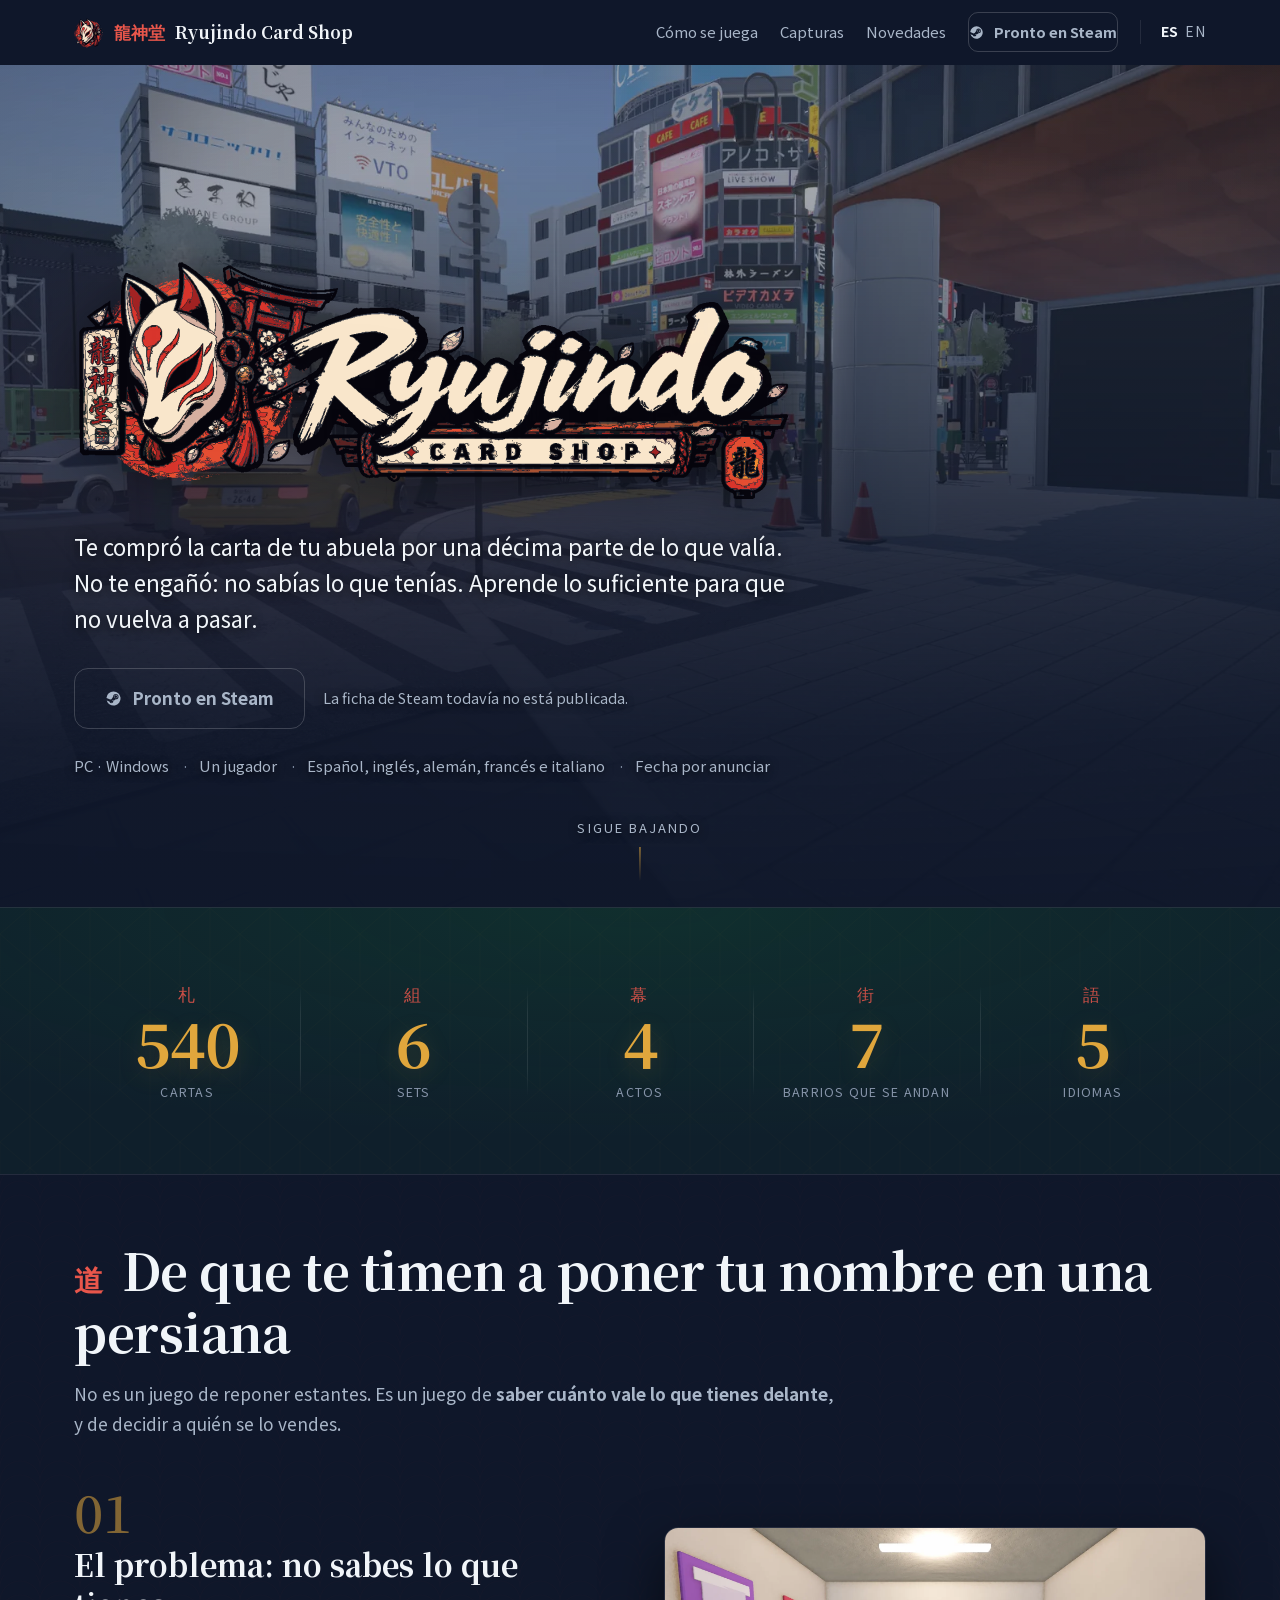
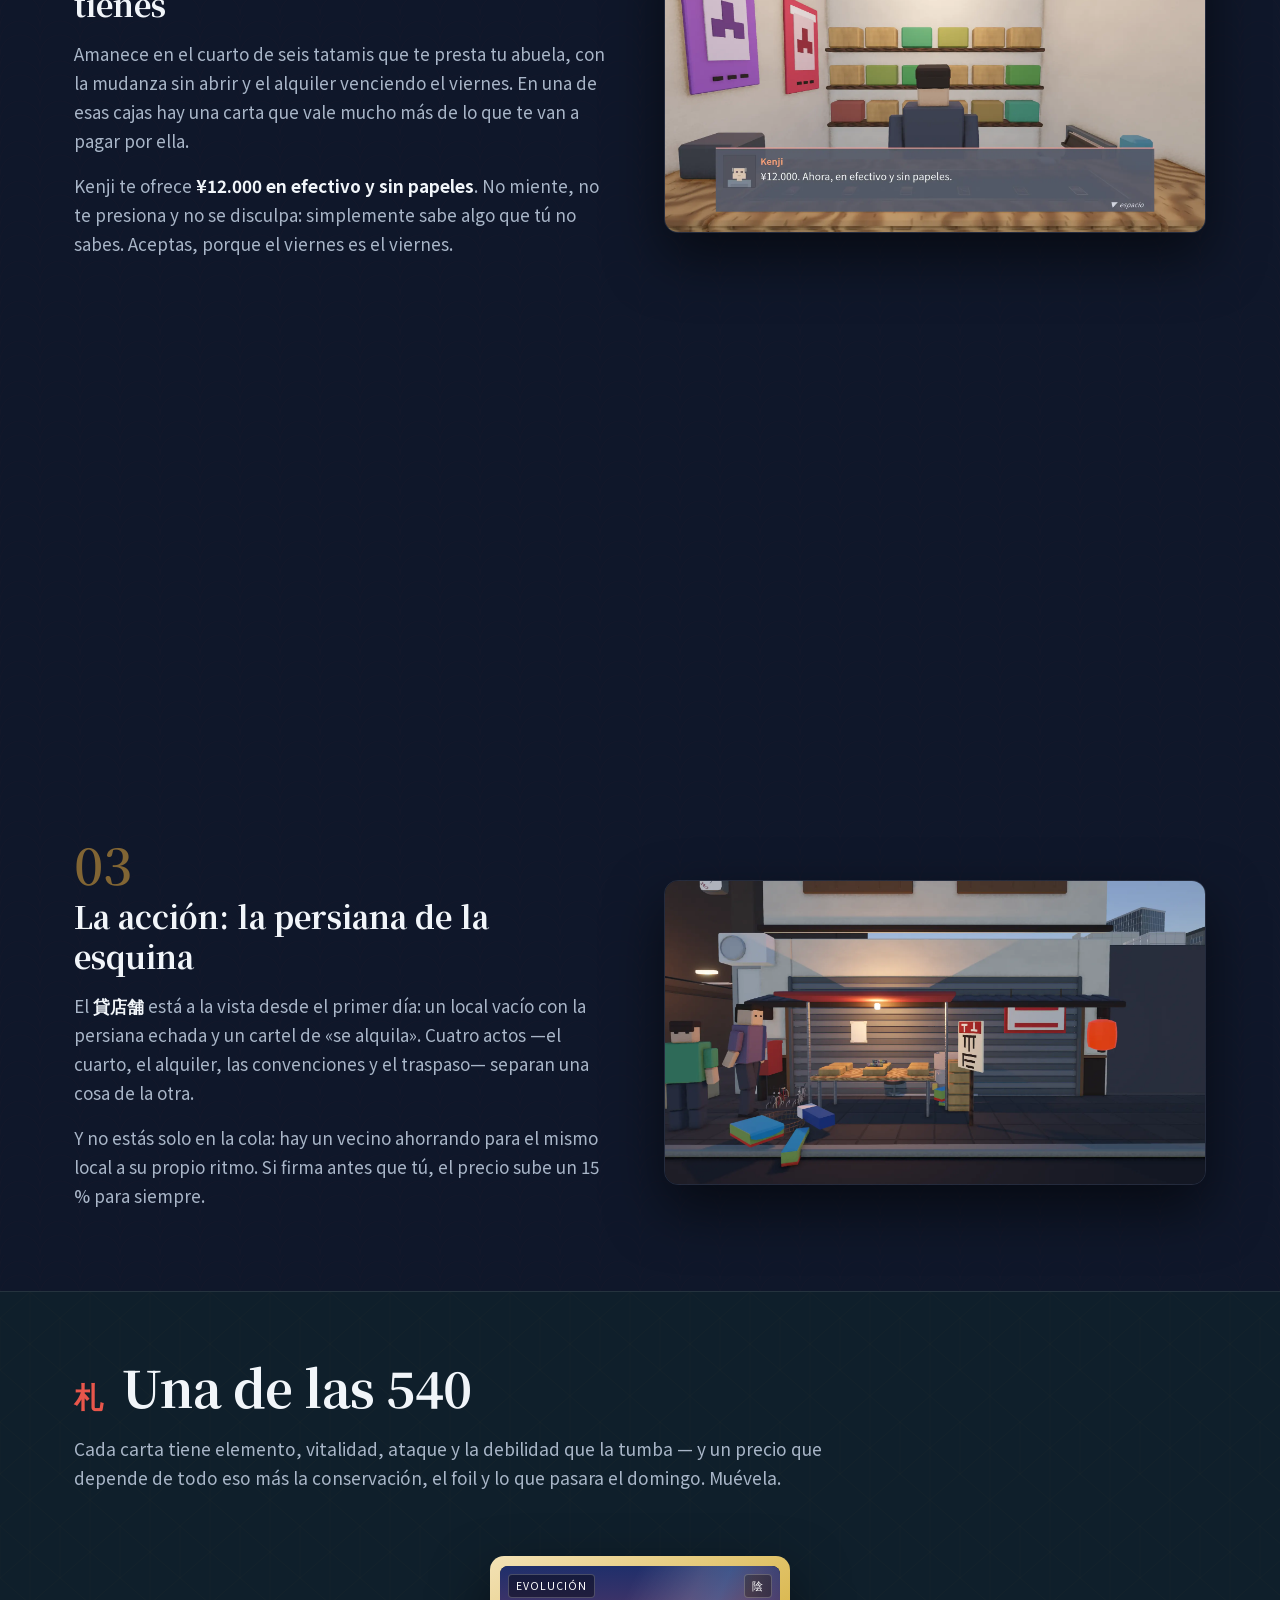
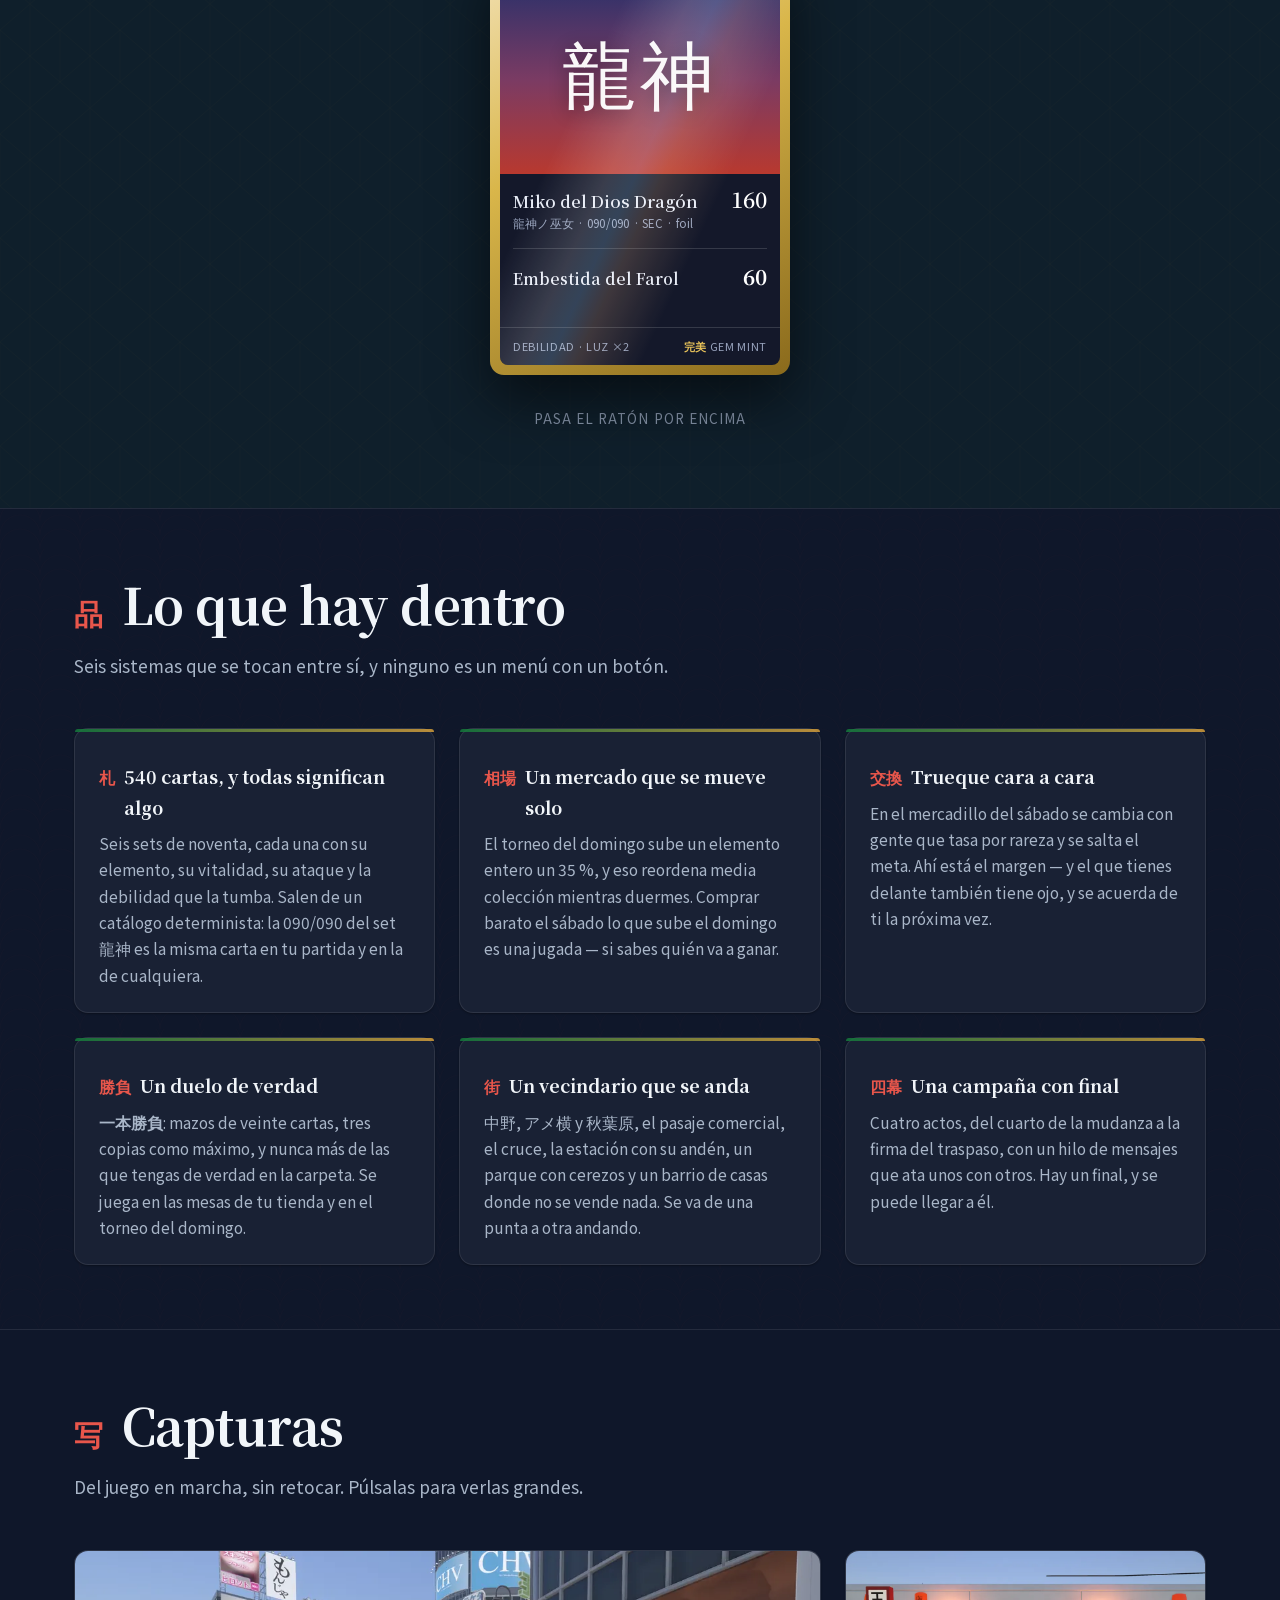
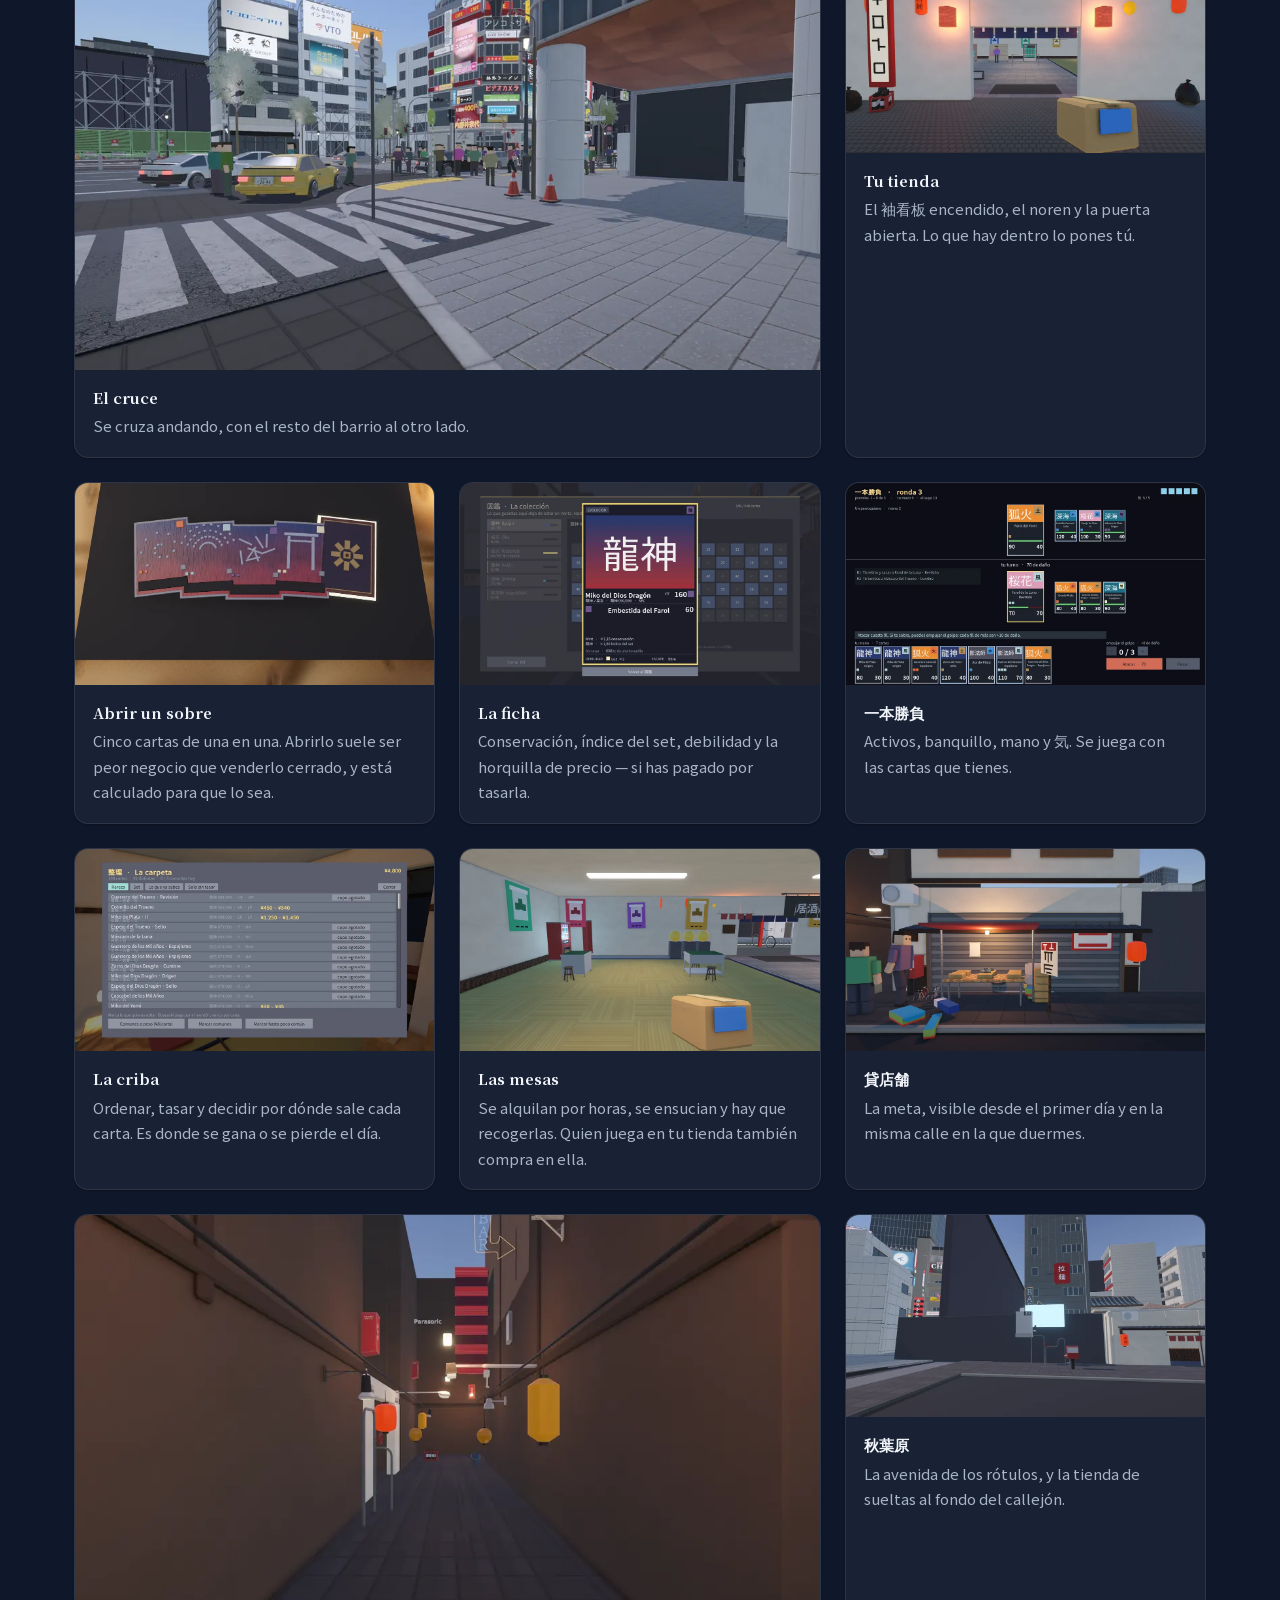
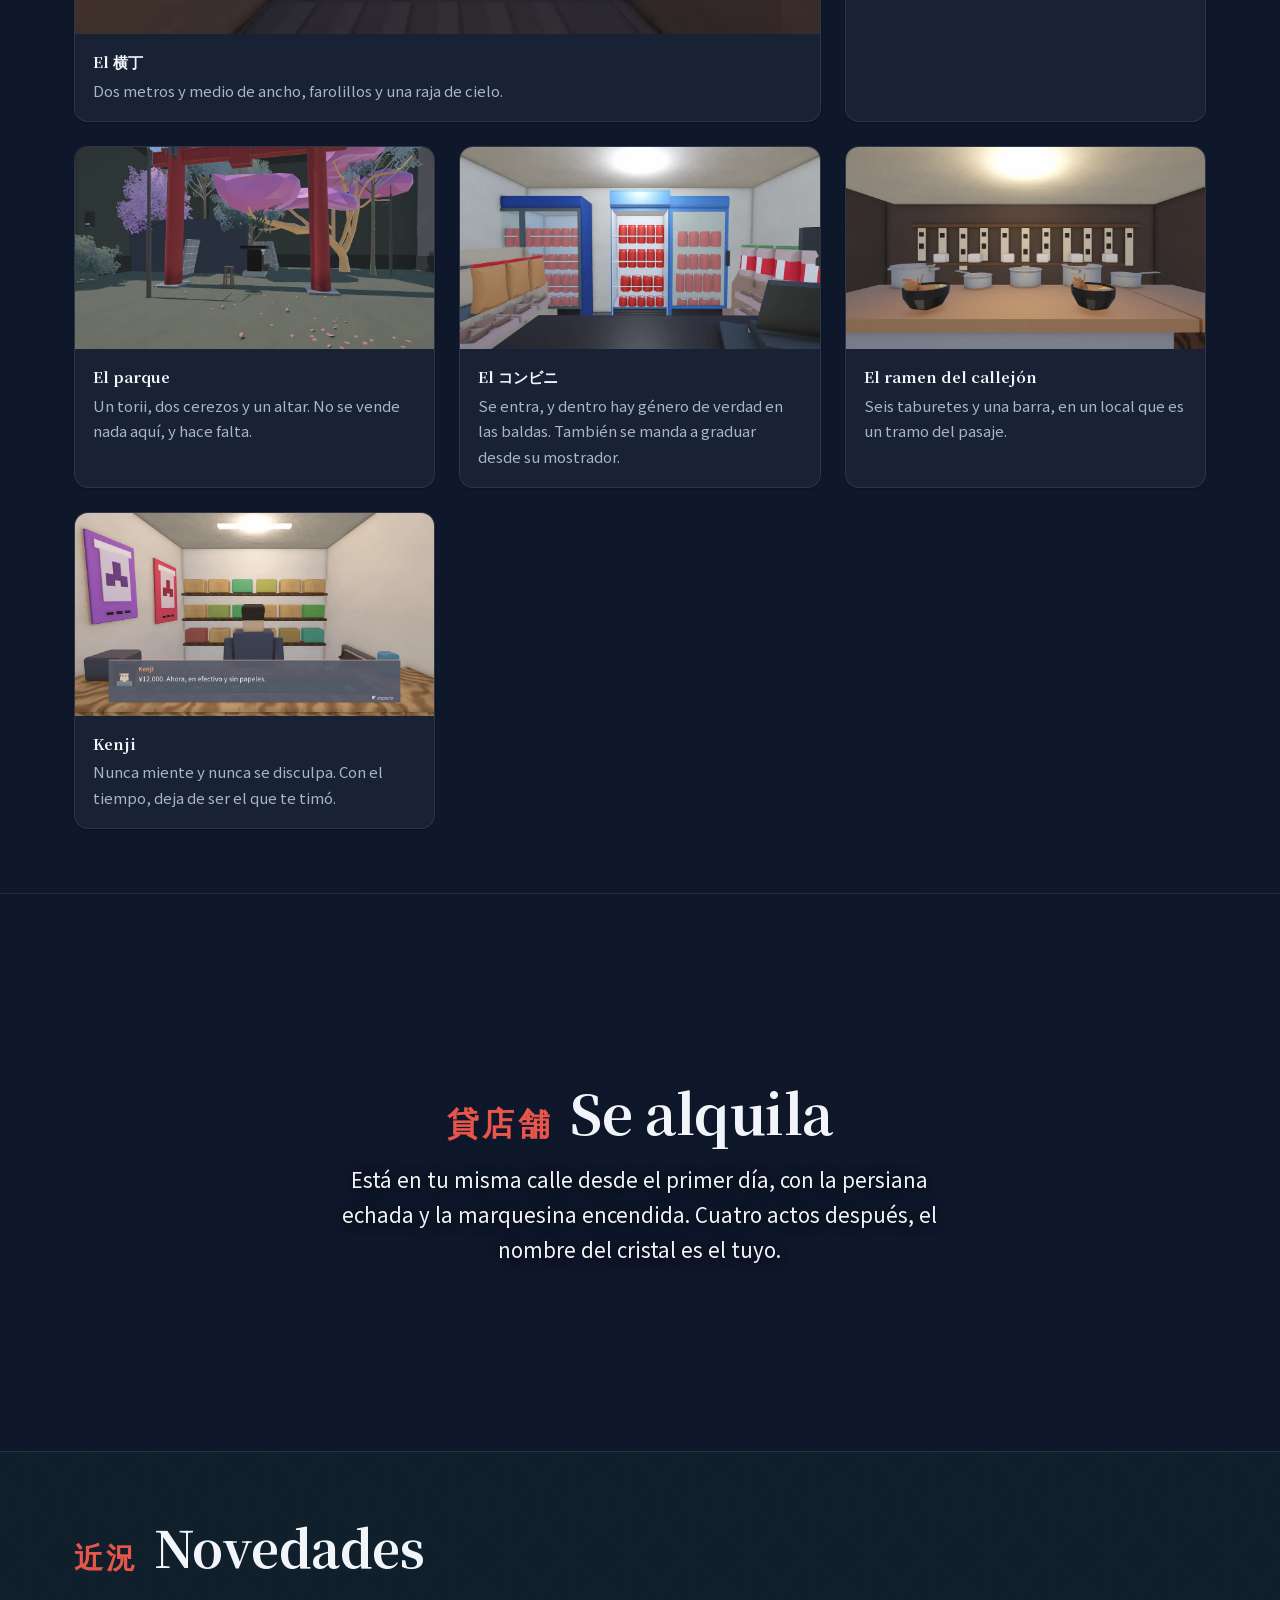
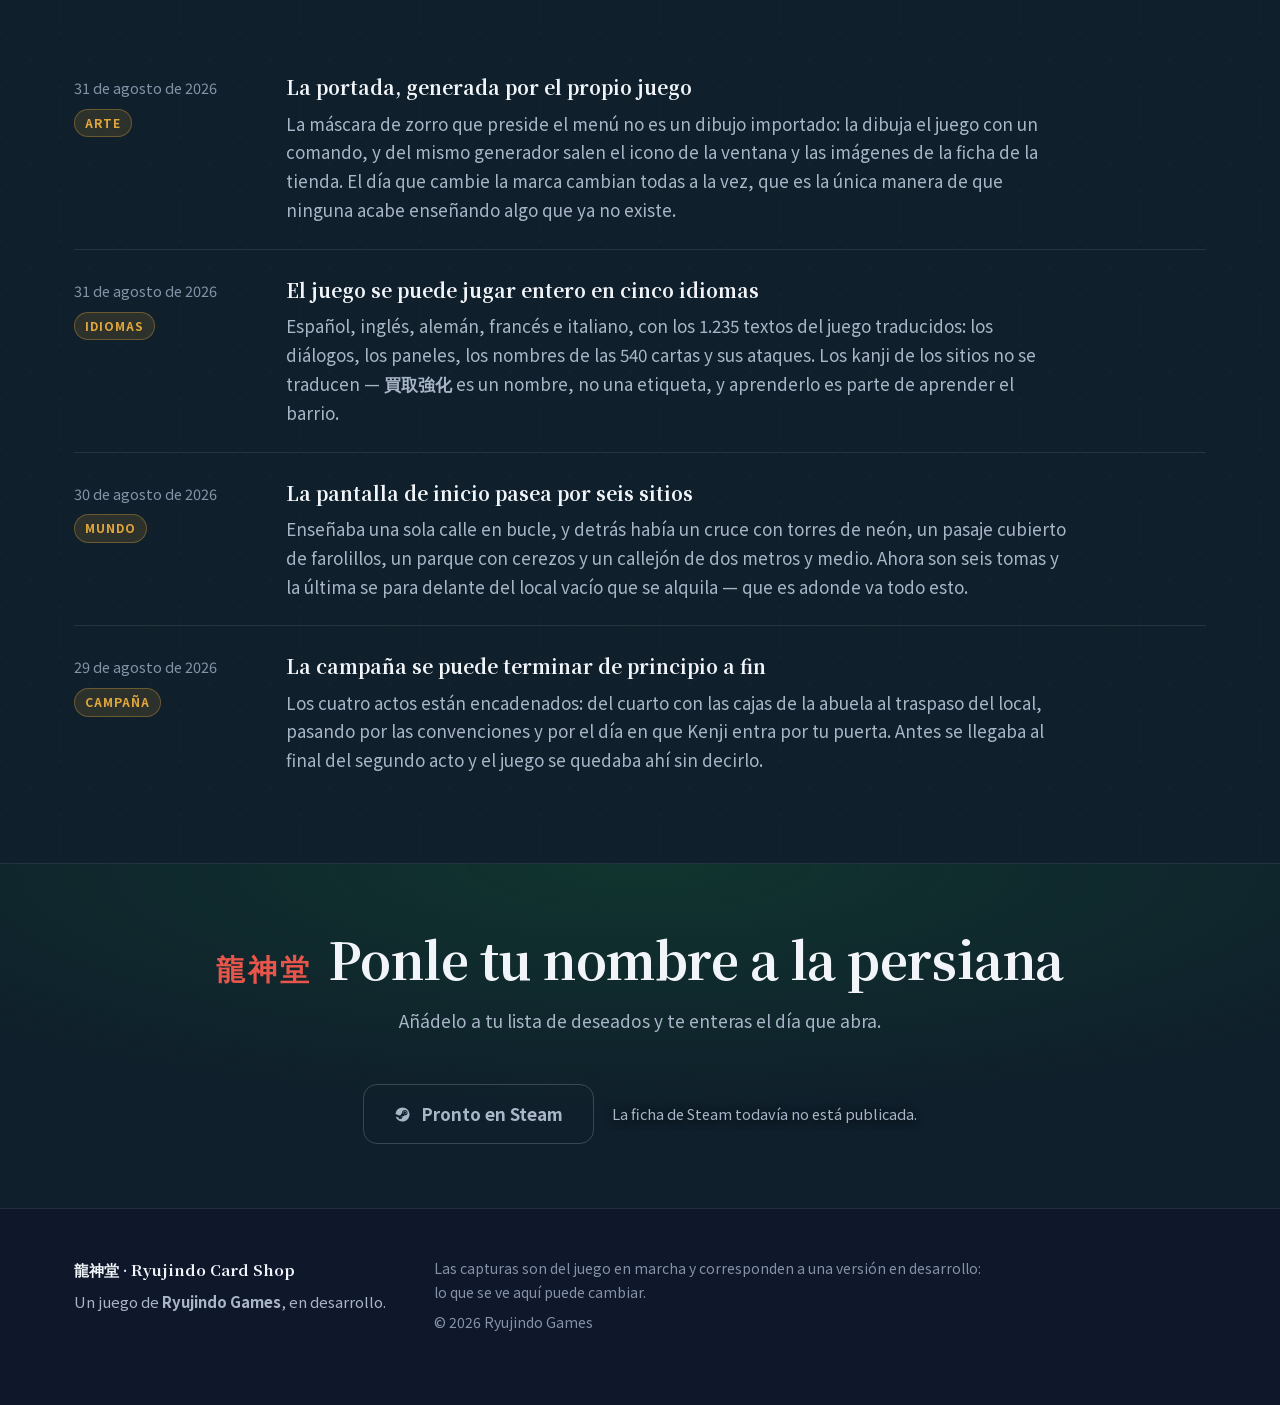
==== index.html @ c46bef71 "La barra y las cifras dejan de parecer una plantilla Las dos piezas que quedaban de catálogo, y las " ====
<!doctype html>
<html lang="es">
<head>
<meta charset="utf-8">
<meta name="viewport" content="width=device-width, initial-scale=1">
<title>Ryujindo Card Shop — simulador de tienda de cartas en Japón</title>

<meta name="description" content="Heredas las cajas de tu abuela y un cuarto de seis tatamis. Aprende a tasar, elige por dónde vendes y llega a alquilar el local de la esquina. Simulador de tienda de cartas TCG ambientado en Japón.">

<link rel="canonical" href="https://dentroytu.github.io/ryujindo/">
<link rel="alternate" hreflang="es" href="https://dentroytu.github.io/ryujindo/">
<link rel="alternate" hreflang="en" href="https://dentroytu.github.io/ryujindo/en/">
<link rel="icon" href="img/emblema.svg" type="image/svg+xml">
<link rel="icon" href="img/favicon.png" type="image/png" sizes="180x180">
<link rel="apple-touch-icon" href="img/favicon.png">

<meta property="og:type" content="website">
<meta property="og:title" content="Ryujindo Card Shop">
<meta property="og:description" content="Te compró la carta de tu abuela por una décima parte de lo que valía. Aprende lo suficiente para que no vuelva a pasar.">
<meta property="og:image" content="https://dentroytu.github.io/ryujindo/img/og.jpg">
<meta property="og:url" content="https://dentroytu.github.io/ryujindo/">
<meta property="og:locale" content="es_ES">
<meta name="twitter:card" content="summary_large_image">

<link rel="stylesheet" href="css/fuentes.css?v=754a37">
<link rel="stylesheet" href="css/estilo.css?v=3a0591">
</head>

<body>

<header class="barra">
  <div class="envoltorio">
    <a class="barra-marca" href="index.html">
      <img src="img/emblema.svg" alt="" width="30" height="32">
      <span class="kanji">龍神堂</span>
      <span>Ryujindo<span class="resto"> Card Shop</span></span>
    </a>
    <nav>
      <a href="#como-se-juega" class="oculta-movil">Cómo se juega</a>
      <a href="#capturas" class="oculta-movil">Capturas</a>
      <a href="#novedades">Novedades</a>
      <a class="boton boton-barra" data-steam aria-disabled="true">
        <svg viewBox="0 0 24 24" fill="currentColor" aria-hidden="true"><path d="M12 2a10 10 0 0 0-9.96 9.2l5.36 2.2a2.8 2.8 0 0 1 1.6-.5h.15l2.38-3.44v-.05a3.77 3.77 0 1 1 3.77 3.77h-.09l-3.4 2.42v.12a2.83 2.83 0 0 1-5.6.55l-3.83-1.58A10 10 0 1 0 12 2Zm-4.3 15.16.88.37a2.13 2.13 0 1 0 1.24-2.85l.93.38a1.57 1.57 0 1 1-1.2 2.9Zm7.6-5.4a2.51 2.51 0 1 0 0-5.02 2.51 2.51 0 0 0 0 5.02Zm0-.63a1.89 1.89 0 1 1 0-3.77 1.89 1.89 0 0 1 0 3.77Z"/></svg><span data-steam-texto>Pronto en Steam</span>
      </a>
      <div class="idiomas">
        <a href="index.html" aria-current="true" hreflang="es">ES</a>
        <a href="en/index.html" hreflang="en">EN</a>
      </div>
    </nav>
  </div>
</header>

<main>

<section class="hero">
  <div class="hero-capas" data-parallax>
    <div class="hero-capa viva" style="background-image:url('img/cruce.webp')"></div>
    <div class="hero-capa" style="background-image:url('img/cruce2.webp')"></div>
    <div class="hero-capa" style="background-image:url('img/cruce3.webp')"></div>
  </div>
  <div class="hero-vineta"></div>
  <div class="envoltorio">
    <h1 class="hero-logo">
      <img src="img/logotipo.svg" width="1348" height="464" alt="Ryujindo Card Shop · 龍神堂">
    </h1>

    <p class="lema">
      Te compró la carta de tu abuela por una décima parte de lo que valía.
      No te engañó: no sabías lo que tenías. Aprende lo suficiente para que
      no vuelva a pasar.
    </p>

    <div class="acciones">
      <a class="boton" data-steam aria-disabled="true">
        <svg viewBox="0 0 24 24" fill="currentColor" aria-hidden="true"><path d="M12 2a10 10 0 0 0-9.96 9.2l5.36 2.2a2.8 2.8 0 0 1 1.6-.5h.15l2.38-3.44v-.05a3.77 3.77 0 1 1 3.77 3.77h-.09l-3.4 2.42v.12a2.83 2.83 0 0 1-5.6.55l-3.83-1.58A10 10 0 1 0 12 2Zm-4.3 15.16.88.37a2.13 2.13 0 1 0 1.24-2.85l.93.38a1.57 1.57 0 1 1-1.2 2.9Zm7.6-5.4a2.51 2.51 0 1 0 0-5.02 2.51 2.51 0 0 0 0 5.02Zm0-.63a1.89 1.89 0 1 1 0-3.77 1.89 1.89 0 0 1 0 3.77Z"/></svg><span data-steam-texto>Pronto en Steam</span>
      </a>
      <span class="boton-nota" data-steam-aviso></span>
    </div>

    <p class="ficha-tecnica">
      <span>PC · Windows</span>
      <span>Un jugador</span>
      <span>Español, inglés, alemán, francés e italiano</span>
      <span>Fecha por anunciar</span>
    </p>
  </div>
  <div class="hero-abajo" aria-hidden="true">Sigue bajando</div>
</section>

<section id="cifras" class="honda">
  <div class="textura tex-asanoha"></div>
  <div class="envoltorio">
    <div class="cifras revela">
      <div class="cifra"><i>札</i><b data-cuenta="540">540</b><span>cartas</span></div>
      <div class="cifra"><i>組</i><b data-cuenta="6">6</b><span>sets</span></div>
      <div class="cifra"><i>幕</i><b data-cuenta="4">4</b><span>actos</span></div>
      <div class="cifra"><i>街</i><b data-cuenta="7">7</b><span>barrios que se andan</span></div>
      <div class="cifra"><i>語</i><b data-cuenta="5">5</b><span>idiomas</span></div>
    </div>
  </div>
</section>

<section id="como-se-juega">
  <div class="textura tex-olas"></div>
  <div class="envoltorio">
    <h2 class="revela"><span class="kanji">道</span>De que te timen a poner tu nombre en una persiana</h2>
    <p class="entradilla revela">
      No es un juego de reponer estantes. Es un juego de <strong>saber cuánto vale
      lo que tienes delante</strong>, y de decidir a quién se lo vendes.
    </p>

    <div class="pasos">

      <article class="paso revela">
        <div>
          <span class="paso-num">01</span>
          <h3>El problema: no sabes lo que tienes</h3>
          <p>
            Amanece en el cuarto de seis tatamis que te presta tu abuela, con la
            mudanza sin abrir y el alquiler venciendo el viernes. En una de esas
            cajas hay una carta que vale mucho más de lo que te van a pagar por ella.
          </p>
          <p>
            Kenji te ofrece <strong>¥12.000 en efectivo y sin papeles</strong>. No
            miente, no te presiona y no se disculpa: simplemente sabe algo que tú
            no sabes. Aceptas, porque el viernes es el viernes.
          </p>
        </div>
        <div class="paso-figura">
          <img src="img/kenji.webp" width="2000" height="1125" loading="lazy"
               alt="Kenji, detrás de su mostrador, ofreciendo doce mil yenes por la carta">
        </div>
      </article>

      <article class="paso revela">
        <div>
          <span class="paso-num">02</span>
          <h3>La solución: tasar antes de vender</h3>
          <p>
            El precio de una carta no es un número: lo mueven la conservación, el
            foil, el índice del set y el torneo del domingo, que sube un 35 % el
            elemento que gane. Una tasación cuesta dinero; equivocarse cuesta más.
          </p>
          <p>
            Y luego está la otra mitad: <strong>cada carta vale una cifra distinta
            según quién te la compre</strong>. El mayorista de la esquina paga el
            55 % y paga hoy. La aplicación paga más y descuenta comisión, envío y
            funda. Un coleccionista de la calle paga de más por lo suyo, y el
            tablón de encargos paga una prima por la pieza exacta que alguien lleva
            semanas buscando.
          </p>
        </div>
        <div class="paso-figura">
          <img src="img/carpeta.webp" width="2000" height="1125" loading="lazy"
               alt="La carpeta con las cartas ordenadas y sus precios por canal">
        </div>
      </article>

      <article class="paso revela">
        <div>
          <span class="paso-num">03</span>
          <h3>La acción: la persiana de la esquina</h3>
          <p>
            El <strong>貸店舗</strong> está a la vista desde el primer día: un local
            vacío con la persiana echada y un cartel de «se alquila». Cuatro actos
            —el cuarto, el alquiler, las convenciones y el traspaso— separan una
            cosa de la otra.
          </p>
          <p>
            Y no estás solo en la cola: hay un vecino ahorrando para el mismo local
            a su propio ritmo. Si firma antes que tú, el precio sube un 15 % para
            siempre.
          </p>
        </div>
        <div class="paso-figura">
          <img src="img/local.webp" width="2000" height="1125" loading="lazy"
               alt="El local vacío con la persiana echada y el cartel de se alquila">
        </div>
      </article>

    </div>
  </div>
</section>

<section id="la-carta" class="honda">
  <div class="textura tex-asanoha"></div>
  <div class="envoltorio">
    <h2 class="revela"><span class="kanji">札</span>Una de las 540</h2>
    <p class="entradilla revela">
      Cada carta tiene elemento, vitalidad, ataque y la debilidad que la tumba —
      y un precio que depende de todo eso más la conservación, el foil y lo que
      pasara el domingo. Muévela.
    </p>

    <div class="carta-escena revela">
      <article class="carta" aria-label="龍神ノ巫女, Miko del Dios Dragón, carta secreta del set Ryūjin">
        <div class="carta-cara">
          <div class="carta-arte">
            <div class="carta-tira"><span>Evolución</span><span>陰</span></div>
            <div class="mon">龍神</div>
          </div>
          <div class="carta-datos">
            <div class="carta-nombre">
              <span>Miko del Dios Dragón</span>
              <i>160</i>
            </div>
            <div class="carta-sub">龍神ノ巫女 · 090/090 · SEC · foil</div>
            <div class="carta-ataque">
              <span>Embestida del Farol</span>
              <b>60</b>
            </div>
          </div>
          <div class="carta-pie">
            <span>Debilidad · Luz ×2</span>
            <span><b>完美</b> Gem Mint</span>
          </div>
          <div class="carta-foil"></div>
        </div>
      </article>
    </div>
    <p class="carta-pista revela">Pasa el ratón por encima</p>
  </div>
</section>

<section id="rasgos">
  <div class="textura tex-olas"></div>
  <div class="envoltorio">
    <h2 class="revela"><span class="kanji">品</span>Lo que hay dentro</h2>
    <p class="entradilla revela">
      Seis sistemas que se tocan entre sí, y ninguno es un menú con un botón.
    </p>

    <div class="rasgos revela">

      <div class="rasgo">
        <h3><span class="kanji">札</span>540 cartas, y todas significan algo</h3>
        <p>
          Seis sets de noventa, cada una con su elemento, su vitalidad, su ataque
          y la debilidad que la tumba. Salen de un catálogo determinista: la
          090/090 del set 龍神 es la misma carta en tu partida y en la de
          cualquiera.
        </p>
      </div>

      <div class="rasgo">
        <h3><span class="kanji">相場</span>Un mercado que se mueve solo</h3>
        <p>
          El torneo del domingo sube un elemento entero un 35 %, y eso reordena
          media colección mientras duermes. Comprar barato el sábado lo que sube
          el domingo es una jugada — si sabes quién va a ganar.
        </p>
      </div>

      <div class="rasgo">
        <h3><span class="kanji">交換</span>Trueque cara a cara</h3>
        <p>
          En el mercadillo del sábado se cambia con gente que tasa por rareza y se
          salta el meta. Ahí está el margen — y el que tienes delante también
          tiene ojo, y se acuerda de ti la próxima vez.
        </p>
      </div>

      <div class="rasgo">
        <h3><span class="kanji">勝負</span>Un duelo de verdad</h3>
        <p>
          <b>一本勝負</b>: mazos de veinte cartas, tres copias como máximo, y nunca
          más de las que tengas de verdad en la carpeta. Se juega en las mesas de
          tu tienda y en el torneo del domingo.
        </p>
      </div>

      <div class="rasgo">
        <h3><span class="kanji">街</span>Un vecindario que se anda</h3>
        <p>
          中野, アメ横 y 秋葉原, el pasaje comercial, el cruce, la estación con su
          andén, un parque con cerezos y un barrio de casas donde no se vende
          nada. Se va de una punta a otra andando.
        </p>
      </div>

      <div class="rasgo">
        <h3><span class="kanji">四幕</span>Una campaña con final</h3>
        <p>
          Cuatro actos, del cuarto de la mudanza a la firma del traspaso, con un
          hilo de mensajes que ata unos con otros. Hay un final, y se puede llegar
          a él.
        </p>
      </div>

    </div>
  </div>
</section>

<section id="capturas">
  <div class="envoltorio">
    <h2 class="revela"><span class="kanji">写</span>Capturas</h2>
    <p class="entradilla revela">
      Del juego en marcha, sin retocar. Púlsalas para verlas grandes.
    </p>

    <div class="galeria revela">

      <figure class="grande">
        <a href="img/cruce.webp"><img src="img/cruce-r.webp" width="1100" height="619" loading="lazy" alt="Un cruce de peatones con rótulos de neón, coches parados y gente esperando"></a>
        <figcaption><b>El cruce</b>Se cruza andando, con el resto del barrio al otro lado.</figcaption>
      </figure>

      <figure>
        <a href="img/tienda.webp"><img src="img/tienda-r.webp" width="1100" height="619" loading="lazy" alt="La fachada de la tienda al anochecer, con los farolillos encendidos"></a>
        <figcaption><b>Tu tienda</b>El 袖看板 encendido, el noren y la puerta abierta. Lo que hay dentro lo pones tú.</figcaption>
      </figure>

      <figure>
        <a href="img/apertura.webp"><img src="img/apertura-r.webp" width="1100" height="619" loading="lazy" alt="Cinco cartas abiertas en abanico sobre un tapete oscuro"></a>
        <figcaption><b>Abrir un sobre</b>Cinco cartas de una en una. Abrirlo suele ser peor negocio que venderlo cerrado, y está calculado para que lo sea.</figcaption>
      </figure>

      <figure>
        <a href="img/ficha.webp"><img src="img/ficha-r.webp" width="1100" height="619" loading="lazy" alt="La ficha de una carta con su nombre, ataque y multiplicadores, sobre la vista de la colección"></a>
        <figcaption><b>La ficha</b>Conservación, índice del set, debilidad y la horquilla de precio — si has pagado por tasarla.</figcaption>
      </figure>

      <figure>
        <a href="img/duelo.webp"><img src="img/duelo-r.webp" width="1100" height="619" loading="lazy" alt="El tablero de duelo con las cartas activas, el banquillo y la mano"></a>
        <figcaption><b>一本勝負</b>Activos, banquillo, mano y 気. Se juega con las cartas que tienes.</figcaption>
      </figure>

      <figure>
        <a href="img/carpeta.webp"><img src="img/carpeta-r.webp" width="1100" height="619" loading="lazy" alt="El panel de la carpeta con la lista de cartas ordenadas"></a>
        <figcaption><b>La criba</b>Ordenar, tasar y decidir por dónde sale cada carta. Es donde se gana o se pierde el día.</figcaption>
      </figure>

      <figure>
        <a href="img/mesas.webp"><img src="img/mesas-r.webp" width="1100" height="619" loading="lazy" alt="Las mesas de juego de la tienda con sus tapetes"></a>
        <figcaption><b>Las mesas</b>Se alquilan por horas, se ensucian y hay que recogerlas. Quien juega en tu tienda también compra en ella.</figcaption>
      </figure>

      <figure>
        <a href="img/local.webp"><img src="img/local-r.webp" width="1100" height="619" loading="lazy" alt="El local vacío con la persiana echada y el cartel de se alquila"></a>
        <figcaption><b>貸店舗</b>La meta, visible desde el primer día y en la misma calle en la que duermes.</figcaption>
      </figure>

      <figure class="grande">
        <a href="img/yokocho.webp"><img src="img/yokocho-r.webp" width="1100" height="619" loading="lazy" alt="Un callejón estrecho con farolillos rojos encendidos"></a>
        <figcaption><b>El 横丁</b>Dos metros y medio de ancho, farolillos y una raja de cielo.</figcaption>
      </figure>

      <figure>
        <a href="img/akihabara.webp"><img src="img/akihabara-r.webp" width="1100" height="619" loading="lazy" alt="Una avenida con rótulos verticales y torres iluminadas"></a>
        <figcaption><b>秋葉原</b>La avenida de los rótulos, y la tienda de sueltas al fondo del callejón.</figcaption>
      </figure>

      <figure>
        <a href="img/parque.webp"><img src="img/parque-r.webp" width="1100" height="619" loading="lazy" alt="Un torii rojo entre cerezos con pétalos en el suelo"></a>
        <figcaption><b>El parque</b>Un torii, dos cerezos y un altar. No se vende nada aquí, y hace falta.</figcaption>
      </figure>

      <figure>
        <a href="img/konbini.webp"><img src="img/konbini-r.webp" width="1100" height="619" loading="lazy" alt="El interior de un konbini con sus estanterías surtidas"></a>
        <figcaption><b>El コンビニ</b>Se entra, y dentro hay género de verdad en las baldas. También se manda a graduar desde su mostrador.</figcaption>
      </figure>

      <figure>
        <a href="img/ramen.webp"><img src="img/ramen-r.webp" width="1100" height="619" loading="lazy" alt="La barra de un local de ramen con seis taburetes"></a>
        <figcaption><b>El ramen del callejón</b>Seis taburetes y una barra, en un local que es un tramo del pasaje.</figcaption>
      </figure>

      <figure>
        <a href="img/kenji.webp"><img src="img/kenji-r.webp" width="1100" height="619" loading="lazy" alt="Kenji detrás de su mostrador durante una conversación"></a>
        <figcaption><b>Kenji</b>Nunca miente y nunca se disculpa. Con el tiempo, deja de ser el que te timó.</figcaption>
      </figure>

    </div>
  </div>
</section>

<section class="sangre" style="background-image:url('img/local.webp')">
  <div class="envoltorio">
    <h2 class="revela"><span class="kanji">貸店舗</span>Se alquila</h2>
    <p class="revela">
      Está en tu misma calle desde el primer día, con la persiana echada y la
      marquesina encendida. Cuatro actos después, el nombre del cristal es el tuyo.
    </p>
  </div>
</section>

<section id="novedades" class="honda">
  <div class="textura tex-asanoha"></div>
  <div class="envoltorio">
    <h2 class="revela"><span class="kanji">近況</span>Novedades</h2>
    <p class="entradilla revela">
      En qué anda el desarrollo. Lo último, arriba.
    </p>

    <div class="novedades revela" data-novedades></div>
    <noscript><p data-sinjs>Las novedades necesitan JavaScript. Sin él, el resto de la página se lee igual.</p></noscript>
  </div>
</section>

<section class="cierre">
  <div class="envoltorio">
    <h2 class="revela"><span class="kanji">龍神堂</span>Ponle tu nombre a la persiana</h2>
    <p class="entradilla revela">
      Añádelo a tu lista de deseados y te enteras el día que abra.
    </p>
    <div class="acciones revela">
      <a class="boton" data-steam aria-disabled="true">
        <svg viewBox="0 0 24 24" fill="currentColor" aria-hidden="true"><path d="M12 2a10 10 0 0 0-9.96 9.2l5.36 2.2a2.8 2.8 0 0 1 1.6-.5h.15l2.38-3.44v-.05a3.77 3.77 0 1 1 3.77 3.77h-.09l-3.4 2.42v.12a2.83 2.83 0 0 1-5.6.55l-3.83-1.58A10 10 0 1 0 12 2Zm-4.3 15.16.88.37a2.13 2.13 0 1 0 1.24-2.85l.93.38a1.57 1.57 0 1 1-1.2 2.9Zm7.6-5.4a2.51 2.51 0 1 0 0-5.02 2.51 2.51 0 0 0 0 5.02Zm0-.63a1.89 1.89 0 1 1 0-3.77 1.89 1.89 0 0 1 0 3.77Z"/></svg><span data-steam-texto>Pronto en Steam</span>
      </a>
      <span class="boton-nota" data-steam-aviso></span>
    </div>
  </div>
</section>

</main>

<footer>
  <div class="envoltorio">
    <div>
      <p class="sello">龍神堂 · Ryujindo Card Shop</p>
      <p>Un juego de <strong>Ryujindo Games</strong>, en desarrollo.</p>
    </div>
    <div>
      <p class="legal">
        Las capturas son del juego en marcha y corresponden a una versión en
        desarrollo: lo que se ve aquí puede cambiar.
      </p>
      <p class="legal">© <span data-anyo>2026</span> Ryujindo Games</p>
    </div>
  </div>
</footer>

<script src="js/novedades.js?v=c5e025"></script>
<script src="js/web.js?v=f3e25b"></script>
</body>
</html>
---- css/fuentes.css ----
/* ───────────────────────────────────────────────────────────────────────────
   Las fuentes, dentro de la web.

   Noto Serif JP para los titulares y Noto Sans JP para el texto: es el par que
   la guía de diseño da para un sitio japonés, y además **Noto Sans JP es la
   fuente que lleva el juego dentro**, así que la web y la pantalla de inicio
   hablan con la misma letra. Eso no lo dice ninguna guía: lo dice el proyecto.

   Van servidas desde aquí y no enlazadas a Google: la página sigue abriéndose
   sin conexión, no se manda la IP de quien la visita a un tercero, y no depende
   de que otro servidor esté vivo.

   Solo el LATÍN. Noto JP completa pesa varios megas y los kanji que salen en la
   web son un puñado: los pone la pila de respaldo que declara `estilo.css`.
   SIL Open Font License 1.1, con su texto en fonts/LICENCIA-OFL.txt.
   ─────────────────────────────────────────────────────────────────────────── */

/* Noto Sans JP · 400 latin-ext */
@font-face {
  font-family: 'Noto Sans JP';
  font-style: normal;
  font-weight: 400;
  font-display: swap;
  src: url(../fonts/NotoSansJP-400-latin-ext.woff2) format('woff2');
  unicode-range: U+0100-02BA, U+02BD-02C5, U+02C7-02CC, U+02CE-02D7, U+02DD-02FF, U+0304, U+0308, U+0329, U+1D00-1DBF, U+1E00-1E9F, U+1EF2-1EFF, U+2020, U+20A0-20AB, U+20AD-20C0, U+2113, U+2C60-2C7F, U+A720-A7FF;
}

/* Noto Sans JP · 400 latin */
@font-face {
  font-family: 'Noto Sans JP';
  font-style: normal;
  font-weight: 400;
  font-display: swap;
  src: url(../fonts/NotoSansJP-400-latin.woff2) format('woff2');
  unicode-range: U+0000-00FF, U+0131, U+0152-0153, U+02BB-02BC, U+02C6, U+02DA, U+02DC, U+0304, U+0308, U+0329, U+2000-206F, U+20AC, U+2122, U+2191, U+2193, U+2212, U+2215, U+FEFF, U+FFFD;
}

/* Noto Sans JP · 500 latin-ext */
@font-face {
  font-family: 'Noto Sans JP';
  font-style: normal;
  font-weight: 500;
  font-display: swap;
  src: url(../fonts/NotoSansJP-500-latin-ext.woff2) format('woff2');
  unicode-range: U+0100-02BA, U+02BD-02C5, U+02C7-02CC, U+02CE-02D7, U+02DD-02FF, U+0304, U+0308, U+0329, U+1D00-1DBF, U+1E00-1E9F, U+1EF2-1EFF, U+2020, U+20A0-20AB, U+20AD-20C0, U+2113, U+2C60-2C7F, U+A720-A7FF;
}

/* Noto Sans JP · 500 latin */
@font-face {
  font-family: 'Noto Sans JP';
  font-style: normal;
  font-weight: 500;
  font-display: swap;
  src: url(../fonts/NotoSansJP-500-latin.woff2) format('woff2');
  unicode-range: U+0000-00FF, U+0131, U+0152-0153, U+02BB-02BC, U+02C6, U+02DA, U+02DC, U+0304, U+0308, U+0329, U+2000-206F, U+20AC, U+2122, U+2191, U+2193, U+2212, U+2215, U+FEFF, U+FFFD;
}

/* Noto Sans JP · 700 latin-ext */
@font-face {
  font-family: 'Noto Sans JP';
  font-style: normal;
  font-weight: 700;
  font-display: swap;
  src: url(../fonts/NotoSansJP-700-latin-ext.woff2) format('woff2');
  unicode-range: U+0100-02BA, U+02BD-02C5, U+02C7-02CC, U+02CE-02D7, U+02DD-02FF, U+0304, U+0308, U+0329, U+1D00-1DBF, U+1E00-1E9F, U+1EF2-1EFF, U+2020, U+20A0-20AB, U+20AD-20C0, U+2113, U+2C60-2C7F, U+A720-A7FF;
}

/* Noto Sans JP · 700 latin */
@font-face {
  font-family: 'Noto Sans JP';
  font-style: normal;
  font-weight: 700;
  font-display: swap;
  src: url(../fonts/NotoSansJP-700-latin.woff2) format('woff2');
  unicode-range: U+0000-00FF, U+0131, U+0152-0153, U+02BB-02BC, U+02C6, U+02DA, U+02DC, U+0304, U+0308, U+0329, U+2000-206F, U+20AC, U+2122, U+2191, U+2193, U+2212, U+2215, U+FEFF, U+FFFD;
}

/* Noto Serif JP · 600 latin-ext */
@font-face {
  font-family: 'Noto Serif JP';
  font-style: normal;
  font-weight: 600;
  font-display: swap;
  src: url(../fonts/NotoSerifJP-600-latin-ext.woff2) format('woff2');
  unicode-range: U+0100-02BA, U+02BD-02C5, U+02C7-02CC, U+02CE-02D7, U+02DD-02FF, U+0304, U+0308, U+0329, U+1D00-1DBF, U+1E00-1E9F, U+1EF2-1EFF, U+2020, U+20A0-20AB, U+20AD-20C0, U+2113, U+2C60-2C7F, U+A720-A7FF;
}

/* Noto Serif JP · 600 latin */
@font-face {
  font-family: 'Noto Serif JP';
  font-style: normal;
  font-weight: 600;
  font-display: swap;
  src: url(../fonts/NotoSerifJP-600-latin.woff2) format('woff2');
  unicode-range: U+0000-00FF, U+0131, U+0152-0153, U+02BB-02BC, U+02C6, U+02DA, U+02DC, U+0304, U+0308, U+0329, U+2000-206F, U+20AC, U+2122, U+2191, U+2193, U+2212, U+2215, U+FEFF, U+FFFD;
}

/* Noto Serif JP · 700 latin-ext */
@font-face {
  font-family: 'Noto Serif JP';
  font-style: normal;
  font-weight: 700;
  font-display: swap;
  src: url(../fonts/NotoSerifJP-700-latin-ext.woff2) format('woff2');
  unicode-range: U+0100-02BA, U+02BD-02C5, U+02C7-02CC, U+02CE-02D7, U+02DD-02FF, U+0304, U+0308, U+0329, U+1D00-1DBF, U+1E00-1E9F, U+1EF2-1EFF, U+2020, U+20A0-20AB, U+20AD-20C0, U+2113, U+2C60-2C7F, U+A720-A7FF;
}

/* Noto Serif JP · 700 latin */
@font-face {
  font-family: 'Noto Serif JP';
  font-style: normal;
  font-weight: 700;
  font-display: swap;
  src: url(../fonts/NotoSerifJP-700-latin.woff2) format('woff2');
  unicode-range: U+0000-00FF, U+0131, U+0152-0153, U+02BB-02BC, U+02C6, U+02DA, U+02DC, U+0304, U+0308, U+0329, U+2000-206F, U+20AC, U+2122, U+2191, U+2193, U+2212, U+2215, U+FEFF, U+FFFD;
}
---- css/estilo.css ----
/* ───────────────────────────────────────────────────────────────────────────
   Ryujindo Card Shop — hoja de estilo de la web.  Rediseño del 31/08.

   El sistema sale de `design-system/ryujindo-card-shop/MASTER.md`, generado con
   la guía de diseño instalada: patrón *Feature-Rich Showcase*, superficie
   oscura, **verde tapete y oro** —la paleta que da para un juego de cartas—,
   profundidad por capas, y transiciones de 200-300 ms.

   Dos cosas se apartan de la guía a propósito, y las dos porque su propio
   método pide comprobar que lo devuelto encaja con el producto:

   · La tipografía. Para «indie» proponía Amatic SC, que es una manuscrita de
     marca artesanal y no pega nada con un juego japonés; su otra ficha, la de
     sitios japoneses, da Noto Serif JP + Noto Sans JP — y ésa además es la
     letra que el juego lleva dentro.
   · El rojo. La guía pone el verde de primario, pero el logotipo trae su propio
     rojo medido en (232,86,75): dos rojos distintos en la misma página son un
     fallo, no una opción. El verde y el oro entran como superficie y como
     llamada, que es donde valen.

   Contraste: WCAG, 4,5:1 para texto normal y 3:1 para el grande. Todos los
   pares de esta hoja están calculados, no mirados.
   ─────────────────────────────────────────────────────────────────────────── */

:root {
  /* ── Superficie, de la guía ─────────────────────────────────────────────── */
  --fondo:        #0f172a;
  --fondo-2:      #192134;   /* tarjetas */
  --fondo-3:      #0f1f2b;   /* bandas alternas */
  --borde:        rgba(255,255,255,.09);
  --borde-vivo:   rgba(255,255,255,.18);

  /* ── Tinta ──────────────────────────────────────────────────────────────── */
  --tinta:        #f1f5f9;   /* 15,8 : 1 sobre el fondo */
  --tinta-suave:  #a9b6c8;   /*  8,1 : 1 */
  --tinta-tenue:  #8593a8;   /*  5,6 : 1 — el mínimo para texto normal */

  /* ── Color ──────────────────────────────────────────────────────────────── */
  --rojo:         #e8564b;   /* el del emblema: la marca */
  --rojo-fuerte:  #b8362c;   /* blanco encima, 5,8 : 1 */
  --tapete:       #15803d;   /* verde de mesa de cartas */
  --tapete-hondo: #0d4f26;
  --oro:          #e0a63c;   /* la llamada; texto oscuro encima, 8,4 : 1 */
  --oro-hondo:    #b8801f;

  /* ── Espacio, de la guía ────────────────────────────────────────────────── */
  --e-xs: 4px;  --e-sm: 8px;  --e-md: 16px;
  --e-lg: 24px; --e-xl: 32px; --e-2xl: 48px; --e-3xl: 64px;

  /* ── Profundidad. El estilo que pide es «3D e hiperrealismo»; sin WebGL en
        una landing, lo que queda de eso es la PROFUNDIDAD: capas, sombras
        apiladas y un fondo que se mueve más despacio que el texto. ────────── */
  --sombra-sm: 0 1px 2px rgba(0,0,0,.30);
  --sombra-md: 0 4px 10px rgba(0,0,0,.35);
  --sombra-lg: 0 12px 28px rgba(0,0,0,.45);
  --sombra-xl: 0 24px 56px rgba(0,0,0,.55);

  --ancho: 1180px;
  --radio: 14px;
  --paso: 220ms;   /* la guía pide 200-300 ms */

  --letra: "Noto Sans JP", -apple-system, BlinkMacSystemFont, "Segoe UI", Roboto,
           "Helvetica Neue", Arial, "Hiragino Kaku Gothic ProN", "Yu Gothic", sans-serif;

  /* Los kanji no vienen en el fichero latino: detrás va la mincho del sistema,
     para que no salgan en otra clase de letra dentro del mismo renglón. */
  --titulo: "Noto Serif JP", "Hiragino Mincho ProN", "Yu Mincho",
            "Songti SC", Georgia, serif;
}

* { box-sizing: border-box; }

html { scroll-behavior: smooth; }

body {
  margin: 0;
  background: var(--fondo);
  color: var(--tinta);
  font-family: var(--letra);
  font-size: 17px;
  line-height: 1.7;
  -webkit-font-smoothing: antialiased;
  /* Un kanji partido entre dos renglones deja de leerse: «el set 龍神» salía
     como 龍 / 神. `keep-all` impide romper dentro de una palabra CJK, y el
     `overflow-wrap` es la red por si algún día entra una cadena sin espacios. */
  word-break: keep-all;
  overflow-wrap: break-word;
}

/* `height: auto` no es opcional: los <img> llevan sus width/height escritos
   —hacen falta para que el navegador reserve el hueco y la página no dé saltos
   al cargar— y sin esto el navegador toma ese alto como fijo mientras el ancho
   manda el CSS. El resultado es cada imagen estirada. */
img { max-width: 100%; height: auto; display: block; }
a { color: var(--oro); }
a:hover { color: var(--tinta); }

button, a, [role="button"] { cursor: pointer; }

/* Quien navega con el teclado tiene que ver dónde está: el contorno por
   defecto sobre un fondo casi negro no se distingue. */
:focus-visible {
  outline: 2px solid var(--oro);
  outline-offset: 3px;
  border-radius: 4px;
}

.envoltorio {
  width: 100%;
  max-width: var(--ancho);
  margin: 0 auto;
  padding: 0 var(--e-lg);
}

/* ── Barra ───────────────────────────────────────────────────────────────── */

.barra {
  position: sticky;
  top: 0;
  z-index: 50;
  background: rgba(15, 23, 42, .88);
  backdrop-filter: blur(12px);
  -webkit-backdrop-filter: blur(12px);
  border-bottom: 1px solid var(--borde);
}

.barra .envoltorio {
  display: flex;
  align-items: center;
  gap: 20px;
  height: 64px;
  /* Una barra que no cabe empuja el ancho del documento y desborda el resto de
     la página tres pantallas más abajo, así que se acota aquí. */
  overflow: hidden;
}

.barra-marca {
  font-family: var(--titulo);
  display: flex;
  align-items: center;
  gap: 10px;
  font-weight: 700;
  color: var(--tinta);
  text-decoration: none;
  white-space: nowrap;
}

.barra-marca img { width: 30px; height: 32px; }
.barra-marca .kanji { color: var(--rojo); font-weight: 600; }

.barra nav {
  margin-left: auto;
  display: flex;
  align-items: center;
  gap: 22px;
  font-size: 15px;
}

.barra nav a { color: var(--tinta-suave); text-decoration: none; transition: color var(--paso) ease; }
.barra nav a:hover { color: var(--tinta); }

.idiomas {
  display: flex;
  gap: 6px;
  border-left: 1px solid var(--borde);
  padding-left: 20px;
}

.idiomas a {
  color: var(--tinta-tenue);
  text-decoration: none;
  font-size: 14px;
  letter-spacing: .06em;
  text-transform: uppercase;
}

.idiomas a[aria-current="true"] { color: var(--tinta); font-weight: 700; }

/* ── Hero ────────────────────────────────────────────────────────────────── */

.hero {
  position: relative;
  min-height: 82vh;
  display: flex;
  align-items: flex-end;
  overflow: hidden;
}

/* El fondo va en su propia capa para poder moverlo más despacio que el texto:
   es lo único de «profundidad» que sale gratis y no cuesta un motor 3D. */
.hero-fondo {
  position: absolute;
  inset: -8% 0 0 0;
  background-image: url("../img/cruce.webp");
  background-size: cover;
  background-position: center 42%;
  will-change: transform;
}

/* El velo cae en curva suave y no en cuadrática: con una caída cuadrática, al
   llegar al texto ya no queda velo — el menú del propio juego se dejó el título
   a un 0,006 de alfa cuatro veces por eso. */
.hero::after {
  content: "";
  position: absolute;
  inset: 0;
  background:
    linear-gradient(to top,
      rgba(15,23,42,.98) 0%,
      rgba(15,23,42,.94) 20%,
      rgba(15,23,42,.82) 40%,
      rgba(15,23,42,.58) 62%,
      rgba(15,23,42,.40) 82%,
      rgba(15,23,42,.32) 100%);
}

.hero > .envoltorio {
  position: relative;
  z-index: 2;
  padding-top: 128px;
  padding-bottom: var(--e-3xl);
}

.hero-logo {
  margin: 0;
  max-width: 660px;
  filter: drop-shadow(0 6px 28px rgba(0,0,0,.6));
}

.hero-logo img { width: 100%; height: auto; }

.hero .lema {
  margin: var(--e-lg) 0 0;
  max-width: 32em;
  font-size: clamp(1.1rem, 2.2vw, 1.4rem);
  line-height: 1.6;
  text-shadow: 0 1px 12px rgba(0,0,0,.9);
}

.hero .ficha-tecnica {
  margin: var(--e-lg) 0 0;
  color: var(--tinta-suave);
  font-size: 15px;
  text-shadow: 0 1px 10px rgba(0,0,0,.95);
}

.hero .ficha-tecnica span + span::before {
  content: "·";
  margin: 0 10px;
  color: var(--tinta-tenue);
}

/* ── Llamadas a la acción ────────────────────────────────────────────────── */

.acciones {
  margin-top: var(--e-xl);
  display: flex;
  flex-wrap: wrap;
  align-items: center;
  gap: 14px 18px;
}

.boton {
  display: inline-flex;
  align-items: center;
  gap: 10px;
  padding: 15px 30px;
  min-height: 48px;          /* la guía pide 44 px de zona pulsable */
  border-radius: var(--radio);
  background: var(--oro);
  color: #16130a;            /* 8,4 : 1 sobre el oro */
  font-size: 17px;
  font-weight: 700;
  text-decoration: none;
  border: 1px solid transparent;
  box-shadow: var(--sombra-md);
  transition: background var(--paso) ease, transform var(--paso) ease,
              box-shadow var(--paso) ease;
}

.boton:hover {
  background: #f0b954;
  color: #16130a;
  transform: translateY(-2px);
  box-shadow: var(--sombra-lg);
}

.boton[aria-disabled="true"] {
  background: transparent;
  color: var(--tinta-suave);
  border-color: var(--borde-vivo);
  box-shadow: none;
  cursor: default;
  transform: none;
}

.boton-barra { padding: 9px 18px; min-height: 40px; font-size: 14.5px; border-radius: 10px; }

.boton-nota { color: var(--tinta-suave); font-size: 14.5px; text-shadow: 0 1px 8px rgba(0,0,0,.9); }

/* ── Secciones ───────────────────────────────────────────────────────────── */

section { padding: var(--e-3xl) 0; }
section.honda { background: var(--fondo-3); }
section + section { border-top: 1px solid var(--borde); }

h2 {
  font-family: var(--titulo);
  margin: 0 0 var(--e-md);
  font-size: clamp(1.9rem, 4vw, 2.6rem);   /* la guía pide titulares de 32 px+ */
  line-height: 1.25;
  letter-spacing: -.01em;
}

h2 .kanji {
  color: var(--rojo);
  font-size: .58em;
  margin-right: .55em;
  letter-spacing: .1em;
  font-weight: 600;
}

.entradilla {
  margin: 0 0 var(--e-2xl);
  max-width: 44em;
  color: var(--tinta-suave);
  font-size: 1.08rem;
}

/* ── Los tres pasos: problema, solución, acción ──────────────────────────── */

.pasos { display: flex; flex-direction: column; gap: var(--e-3xl); }

.paso {
  display: grid;
  grid-template-columns: 1fr 1fr;
  gap: var(--e-2xl);
  align-items: center;
}

.paso:nth-child(even) .paso-figura { order: -1; }

.paso-num {
  font-family: var(--titulo);
  display: block;
  font-size: 3.2rem;
  line-height: 1;
  color: var(--oro);
  opacity: .55;
  margin-bottom: var(--e-sm);
}

.paso h3 {
  font-family: var(--titulo);
  margin: 0 0 var(--e-md);
  font-size: clamp(1.4rem, 2.6vw, 1.9rem);
  line-height: 1.3;
}

.paso p { margin: 0 0 var(--e-md); color: var(--tinta-suave); max-width: 34em; }
.paso p strong { color: var(--tinta); font-weight: 700; }

.paso-figura {
  border-radius: var(--radio);
  overflow: hidden;
  border: 1px solid var(--borde);
  box-shadow: var(--sombra-xl);
}

/* ── Rasgos ──────────────────────────────────────────────────────────────── */

.rasgos {
  display: grid;
  grid-template-columns: repeat(auto-fit, minmax(300px, 1fr));
  gap: var(--e-lg);
}

.rasgo {
  position: relative;
  background: var(--fondo-2);
  border: 1px solid var(--borde);
  border-radius: var(--radio);
  padding: var(--e-lg) var(--e-lg) var(--e-lg);
  box-shadow: var(--sombra-sm);
  transition: border-color var(--paso) ease, transform var(--paso) ease,
              box-shadow var(--paso) ease;
}

.rasgo:hover {
  border-color: var(--borde-vivo);
  transform: translateY(-3px);
  box-shadow: var(--sombra-lg);
}

/* La franja de tapete: el verde de la guía entra como superficie temática, que
   es una mesa de cartas, y no como color de texto. */
.rasgo::before {
  content: "";
  position: absolute;
  inset: 0 0 auto 0;
  height: 3px;
  border-radius: var(--radio) var(--radio) 0 0;
  background: linear-gradient(90deg, var(--tapete), var(--oro));
  opacity: .8;
}

.rasgo h3 {
  font-family: var(--titulo);
  margin: var(--e-sm) 0 var(--e-sm);
  font-size: 1.12rem;
  display: flex;
  align-items: baseline;
  gap: 9px;
}

.rasgo h3 .kanji {
  color: var(--rojo);
  font-size: .9em;
  font-weight: 600;
  flex: 0 0 auto;        /* no se encoge */
  white-space: nowrap;   /* y no se parte por la mitad */
}
.rasgo p { margin: 0; color: var(--tinta-suave); font-size: 15.5px; }

/* ── Galería ─────────────────────────────────────────────────────────────── */

.galeria {
  display: grid;
  grid-template-columns: repeat(auto-fit, minmax(330px, 1fr));
  gap: var(--e-lg);
}

.galeria figure {
  margin: 0;
  background: var(--fondo-2);
  border: 1px solid var(--borde);
  border-radius: var(--radio);
  overflow: hidden;
  box-shadow: var(--sombra-sm);
  transition: border-color var(--paso) ease, transform var(--paso) ease,
              box-shadow var(--paso) ease;
}

.galeria figure:hover {
  border-color: var(--borde-vivo);
  transform: translateY(-3px);
  box-shadow: var(--sombra-lg);
}

.galeria a { display: block; line-height: 0; background: #000; }
.galeria img { width: 100%; transition: opacity var(--paso) ease; }
.galeria a:hover img { opacity: .85; }

.galeria figcaption { padding: 15px 18px 18px; color: var(--tinta-suave); font-size: 15px; }

.galeria figcaption b {
  font-family: var(--titulo);
  display: block;
  color: var(--tinta);
  font-weight: 700;
  margin-bottom: 3px;
}

/* ── Novedades ───────────────────────────────────────────────────────────── */

.novedades { display: flex; flex-direction: column; }

.novedad {
  padding: var(--e-lg) 0;
  border-top: 1px solid var(--borde);
  display: grid;
  grid-template-columns: 180px 1fr;
  gap: var(--e-sm) var(--e-xl);
}

.novedad:first-child { border-top: 0; padding-top: 0; }

.novedad-meta { display: flex; flex-direction: column; gap: 8px; padding-top: 5px; }
.novedad time { color: var(--tinta-tenue); font-size: 14.5px; }

.etiqueta {
  align-self: flex-start;
  font-size: 12px;
  letter-spacing: .08em;
  text-transform: uppercase;
  font-weight: 700;
  padding: 3px 10px;
  border-radius: 999px;
  background: rgba(224, 166, 60, .14);
  color: var(--oro);
  border: 1px solid rgba(224, 166, 60, .34);
}

.novedad h3 { font-family: var(--titulo); margin: 0 0 6px; font-size: 1.18rem; }
.novedad p { margin: 0; color: var(--tinta-suave); max-width: 46em; }

/* ── Cierre ──────────────────────────────────────────────────────────────── */

.cierre {
  background:
    radial-gradient(120% 120% at 50% 0%, rgba(21,128,61,.22), transparent 60%),
    var(--fondo-3);
  text-align: center;
}

.cierre h2 { margin-bottom: var(--e-md); }
.cierre .entradilla { margin-left: auto; margin-right: auto; }
.cierre .acciones { justify-content: center; }

/* ── Pie ─────────────────────────────────────────────────────────────────── */

footer {
  border-top: 1px solid var(--borde);
  background: var(--fondo);
  padding: var(--e-2xl) 0 var(--e-3xl);
  color: var(--tinta-suave);
  font-size: 15px;
}

footer .envoltorio { display: flex; flex-wrap: wrap; gap: var(--e-md) var(--e-2xl); align-items: flex-start; }
footer .sello { font-family: var(--titulo); color: var(--tinta); font-weight: 700; }
footer p { margin: 0 0 6px; max-width: 40em; }
footer .legal { color: var(--tinta-tenue); font-size: 14px; }

/* ── Aparecer al llegar ──────────────────────────────────────────────────── */
/*  La guía pide movimiento con sentido y prohíbe una sola duración para todo.
    Aquí el movimiento dice una cosa: «esto acaba de entrar en pantalla». Sin
    JavaScript no pasa nada: el estado por defecto es visible.               */

.revela { opacity: 0; transform: translateY(18px); }

.revela.dentro {
  opacity: 1;
  transform: none;
  transition: opacity 420ms ease, transform 420ms cubic-bezier(.22,.8,.3,1);
}

/* ── Pantallas estrechas ─────────────────────────────────────────────────── */

@media (max-width: 900px) {
  .paso { grid-template-columns: 1fr; gap: var(--e-lg); }
  .paso:nth-child(even) .paso-figura { order: 0; }
}

@media (max-width: 720px) {
  body { font-size: 16px; }
  .barra nav { gap: 14px; font-size: 14px; }
  .barra nav .oculta-movil { display: none; }
  .barra-marca .kanji, .barra-marca .resto { display: none; }
  .hero { min-height: 76vh; }
  .hero > .envoltorio { padding-top: 96px; padding-bottom: var(--e-2xl); }
  section { padding: var(--e-2xl) 0; }
  .novedad { grid-template-columns: 1fr; gap: 10px; }
  .novedad-meta { flex-direction: row; align-items: center; gap: 12px; }
}

@media (prefers-reduced-motion: reduce) {
  html { scroll-behavior: auto; }
  .boton, .galeria img, .rasgo, .galeria figure { transition: none; }
  .rasgo:hover, .galeria figure:hover, .boton:hover { transform: none; }
  .revela { opacity: 1; transform: none; }
  .revela.dentro { transition: none; }
  .hero-fondo { transform: none !important; }
}

/* ═══════════════════════════════════════════════════════════════════════════
   SEGUNDA PASADA — lo que separa «una landing correcta» de una que parece de
   un juego. Todo lo de aquí abajo es dibujo propio: ni una captura más.
   ═══════════════════════════════════════════════════════════════════════════ */

/* ── Texturas ────────────────────────────────────────────────────────────────
   青海波 (seigaiha, olas) y 麻の葉 (asanoha, hoja de cáñamo): dos patrones
   japoneses de toda la vida, dibujados en SVG dentro del propio CSS. Van al
   3-4 % de opacidad — a esa fuerza no se ven, se NOTAN: es la diferencia entre
   un fondo plano y un fondo que parece un material.                          */

.tex-olas {
  background-image: url("data:image/svg+xml,%3Csvg xmlns='http://www.w3.org/2000/svg' width='80' height='40' viewBox='0 0 80 40'%3E%3Cg fill='none' stroke='%23e8564b' stroke-width='1.2' opacity='0.5'%3E%3Cpath d='M0 40a20 20 0 0 1 40 0 20 20 0 0 1 40 0'/%3E%3Cpath d='M0 40a20 20 0 0 0 40 0 20 20 0 0 0 40 0' opacity='0'/%3E%3Cpath d='M-40 40a20 20 0 0 1 40 0'/%3E%3Cpath d='M0 26a20 20 0 0 1 40 0 20 20 0 0 1 40 0'/%3E%3Cpath d='M0 12a20 20 0 0 1 40 0 20 20 0 0 1 40 0'/%3E%3C/g%3E%3C/svg%3E");
  background-size: 80px 40px;
}

.tex-asanoha {
  background-image: url("data:image/svg+xml,%3Csvg xmlns='http://www.w3.org/2000/svg' width='60' height='104' viewBox='0 0 60 104'%3E%3Cg fill='none' stroke='%23e0a63c' stroke-width='1' opacity='0.55'%3E%3Cpath d='M30 0v52M30 52v52M0 26l30 26 30-26M0 78l30-26 30 26M0 26v52M60 26v52M0 26L30 0l30 26M0 78l30 26 30-26'/%3E%3C/g%3E%3C/svg%3E");
  background-size: 60px 104px;
}

.textura {
  position: absolute;
  inset: 0;
  opacity: .04;
  pointer-events: none;
}

section { position: relative; overflow: hidden; }
section > .envoltorio { position: relative; z-index: 2; }

/* ── Hero: varias tomas encadenadas, viñeta y resplandor ─────────────────── */

.hero-capas { position: absolute; inset: -8% 0 0 0; }

.hero-capa {
  position: absolute;
  inset: 0;
  background-size: cover;
  background-position: center 44%;
  opacity: 0;
  transition: opacity 2.2s ease-in-out;
}

.hero-capa.viva { opacity: 1; }

/* La viñeta es lo que hace que una captura plana parezca un fotograma: cierra
   las cuatro esquinas y empuja la mirada al centro y al texto. */
.hero-vineta {
  position: absolute;
  inset: 0;
  pointer-events: none;
  background:
    radial-gradient(120% 90% at 50% 45%, transparent 40%, rgba(4,7,16,.55) 100%),
    radial-gradient(70% 60% at 22% 62%, rgba(232,86,75,.16), transparent 70%);
}

.hero-abajo {
  position: absolute;
  left: 50%;
  bottom: 26px;
  transform: translateX(-50%);
  z-index: 3;
  color: var(--tinta-suave);
  font-size: 13px;
  letter-spacing: .16em;
  text-transform: uppercase;
  display: flex;
  flex-direction: column;
  align-items: center;
  gap: 8px;
  text-shadow: 0 1px 10px rgba(0,0,0,.9);
}

.hero-abajo::after {
  content: "";
  width: 1px;
  height: 34px;
  background: linear-gradient(var(--oro), transparent);
  animation: gotear 2.4s ease-in-out infinite;
}

@keyframes gotear {
  0%, 100% { transform: scaleY(.55); opacity: .5; transform-origin: top; }
  50%      { transform: scaleY(1);   opacity: 1;  transform-origin: top; }
}

.hero h1.hero-logo { max-width: 720px; }

/* ── Las cifras ──────────────────────────────────────────────────────────── */

.cifras {
  display: grid;
  grid-template-columns: repeat(auto-fit, minmax(150px, 1fr));
  gap: var(--e-md);
  border-top: 1px solid var(--borde);
  border-bottom: 1px solid var(--borde);
  padding: var(--e-xl) 0;
}

.cifra { text-align: center; }

.cifra b {
  font-family: var(--titulo);
  display: block;
  font-size: clamp(2.2rem, 5vw, 3.4rem);
  line-height: 1;
  color: var(--oro);
  letter-spacing: -.02em;
}

.cifra span {
  display: block;
  margin-top: 6px;
  color: var(--tinta-tenue);
  font-size: 13.5px;
  letter-spacing: .1em;
  text-transform: uppercase;
}

/* ── La carta ────────────────────────────────────────────────────────────────
   Dibujada en CSS con la misma anatomía que la del juego: aguada del set,
   sigilo, marco, nombre, vitalidad, ataque y debilidad. Se inclina siguiendo
   el ratón y el brillo del foil se mueve con ella. En una web de un juego de
   cartas, lo que hay que poder hacer es TOCAR una carta.                     */

.carta-escena {
  perspective: 1100px;
  display: flex;
  justify-content: center;
  padding: var(--e-md) 0;
}

.carta {
  position: relative;
  width: 300px;
  aspect-ratio: 63 / 88;          /* la proporción de una carta de verdad */
  border-radius: 14px;
  padding: 10px;
  background: linear-gradient(150deg, #f3e2b6, #d9b64a 40%, #8a6a1c);
  box-shadow: var(--sombra-xl);
  transform: rotateX(var(--rx, 0deg)) rotateY(var(--ry, 0deg));
  transition: transform 260ms cubic-bezier(.2,.7,.3,1);
  will-change: transform;
  cursor: grab;
}

.carta-cara {
  position: relative;
  height: 100%;
  border-radius: 8px;
  background: #14182a;
  overflow: hidden;
  display: flex;
  flex-direction: column;
}

.carta-arte {
  position: relative;
  height: 52%;
  background: linear-gradient(180deg, #1f2f6b 0%, #7b3b63 55%, #b8392f 100%);
  display: grid;
  place-items: center;
}

.carta-arte .mon {
  font-family: var(--titulo);
  font-size: 4.6rem;
  line-height: .9;
  color: #fff;
  opacity: .96;
  text-shadow: 0 4px 20px rgba(0,0,0,.45);
  letter-spacing: .06em;
}

.carta-tira {
  position: absolute;
  top: 8px;
  left: 8px;
  right: 8px;
  display: flex;
  justify-content: space-between;
  font-size: 10.5px;
  letter-spacing: .1em;
  text-transform: uppercase;
}

.carta-tira span {
  background: rgba(0,0,0,.42);
  border: 1px solid rgba(255,255,255,.22);
  padding: 2px 7px;
  border-radius: 4px;
  color: #fff;
}

.carta-datos { padding: 12px 13px; color: #e8ecf6; }

.carta-nombre {
  font-family: var(--titulo);
  font-size: 1.02rem;
  line-height: 1.2;
  display: flex;
  justify-content: space-between;
  align-items: baseline;
  gap: 8px;
}

.carta-nombre i { font-style: normal; font-size: 1.35rem; color: #fff; }
.carta-sub { color: #98a3bd; font-size: 11.5px; margin-top: 3px; letter-spacing: .02em; }

.carta-ataque {
  margin-top: 14px;
  padding-top: 10px;
  border-top: 1px solid rgba(255,255,255,.14);
  display: flex;
  justify-content: space-between;
  align-items: baseline;
  font-family: var(--titulo);
  font-size: .98rem;
}

.carta-ataque b { font-size: 1.3rem; color: #fff; }

.carta-pie {
  margin-top: auto;
  padding: 9px 13px;
  border-top: 1px solid rgba(255,255,255,.14);
  display: flex;
  justify-content: space-between;
  font-size: 11px;
  letter-spacing: .06em;
  text-transform: uppercase;
  color: #98a3bd;
}

.carta-pie b { color: #e6c15a; font-weight: 700; }

/* El foil: una banda de luz que cruza la carta y se mueve con la inclinación.
   Es lo que hace que se lea como una lámina y no como un rectángulo pintado. */
.carta-foil {
  position: absolute;
  inset: 0;
  border-radius: 8px;
  pointer-events: none;
  background: linear-gradient(
    var(--foil, 115deg),
    transparent 30%,
    rgba(255,255,255,.16) 44%,
    rgba(160,220,255,.22) 50%,
    rgba(255,190,120,.18) 56%,
    transparent 70%);
  mix-blend-mode: screen;
}

.carta-pista {
  margin-top: var(--e-md);
  text-align: center;
  color: var(--tinta-tenue);
  font-size: 13.5px;
  letter-spacing: .08em;
  text-transform: uppercase;
}

/* ── Bloque a sangre ─────────────────────────────────────────────────────── */

.sangre {
  position: relative;
  min-height: 62vh;
  display: grid;
  place-items: center;
  text-align: center;
  padding: var(--e-3xl) 0;
  background-size: cover;
  background-position: center 60%;
  background-attachment: fixed;   /* el fondo se queda quieto al pasar */
}

.sangre::after {
  content: "";
  position: absolute;
  inset: 0;
  background:
    radial-gradient(90% 80% at 50% 50%, rgba(15,23,42,.72), rgba(15,23,42,.94));
}

.sangre .envoltorio { position: relative; z-index: 2; }

.sangre h2 { font-size: clamp(2.1rem, 5.2vw, 3.4rem); }

.sangre p {
  margin: 0 auto;
  max-width: 30em;
  font-size: clamp(1.05rem, 2.2vw, 1.28rem);
  color: var(--tinta);
  text-shadow: 0 1px 12px rgba(0,0,0,.8);
}

/* ── Galería en mosaico ──────────────────────────────────────────────────── */

.galeria { grid-auto-flow: dense; }
.galeria .grande { grid-column: span 2; }

@media (max-width: 800px) {
  .galeria .grande { grid-column: span 1; }
  .sangre { background-attachment: scroll; }
}

/* ── Titulares con más presencia ─────────────────────────────────────────── */

h2 { font-size: clamp(2.1rem, 4.6vw, 3.1rem); }

@media (prefers-reduced-motion: reduce) {
  .hero-capa { transition: none; }
  .hero-abajo::after { animation: none; }
  .carta { transition: none; }
}

/* ═══════════════════════════════════════════════════════════════════════════
   TERCERA PASADA — la barra y las cifras, que eran las dos piezas que seguían
   pareciendo de plantilla: cinco números flotando entre dos líneas finas, y
   una barra igual a la de cualquier sitio.
   ═══════════════════════════════════════════════════════════════════════════ */

/* ── La barra ────────────────────────────────────────────────────────────────
   Sobre el hero va transparente y deja ver la ciudad; al bajar se cierra. Una
   barra opaca desde el primer píxel recorta la imagen que la página viene a
   enseñar, y eso es justo lo que se paga en la primera impresión.            */

.barra {
  background: transparent;
  backdrop-filter: none;
  -webkit-backdrop-filter: none;
  border-bottom: 1px solid transparent;
  transition: background var(--paso) ease, border-color var(--paso) ease,
              backdrop-filter var(--paso) ease;
}

.barra.pegada {
  background: rgba(15, 23, 42, .90);
  backdrop-filter: blur(14px);
  -webkit-backdrop-filter: blur(14px);
  border-bottom-color: var(--borde);
}

/* El filo: un hilo de tinta y oro bajo la barra, del ancho de la página. No es
   un adorno gratuito — es lo que la separa del mundo cuando va transparente. */
.barra::after {
  content: "";
  position: absolute;
  left: 0; right: 0; bottom: -1px;
  height: 1px;
  background: linear-gradient(90deg,
    transparent, rgba(232,86,75,.5) 18%, rgba(224,166,60,.55) 50%,
    rgba(232,86,75,.5) 82%, transparent);
  opacity: 0;
  transition: opacity var(--paso) ease;
}

.barra.pegada::after { opacity: 1; }

.barra .envoltorio { position: relative; }

/* Los enlaces se subrayan al pasar, y el subrayado crece del centro. */
.barra nav > a {
  position: relative;
  padding: 4px 0;
}

.barra nav > a::after {
  content: "";
  position: absolute;
  left: 50%; right: 50%; bottom: 0;
  height: 1.5px;
  background: var(--oro);
  transition: left var(--paso) ease, right var(--paso) ease;
}

.barra nav > a:hover::after { left: 0; right: 0; }

/* El botón de la barra, con el icono de Steam delante */
.boton svg { width: 17px; height: 17px; flex: 0 0 auto; }
.boton-barra svg { width: 15px; height: 15px; }

/* ── Las cifras ──────────────────────────────────────────────────────────────
   Cada una con su kanji encima y su separador: cinco números sueltos entre dos
   hilos son una plantilla; con el kanji son las cifras de ESTE juego.        */

#cifras { padding: var(--e-2xl) 0; }

.cifras {
  border: 0;
  padding: 0;
  gap: 0;
  grid-template-columns: repeat(auto-fit, minmax(140px, 1fr));
}

.cifra {
  position: relative;
  padding: var(--e-lg) var(--e-sm);
}

/* El separador va ENTRE columnas y no en los bordes: un hilo suelto al final de
   la fila se lee como algo cortado. */
.cifra + .cifra::before {
  content: "";
  position: absolute;
  left: 0; top: 18%; bottom: 18%;
  width: 1px;
  background: linear-gradient(transparent, var(--borde) 25%, var(--borde) 75%, transparent);
}

.cifra i {
  display: block;
  font-family: var(--titulo);
  font-style: normal;
  font-size: 1.05rem;
  color: var(--rojo);
  opacity: .85;
  margin-bottom: 4px;
  letter-spacing: .12em;
}

.cifra b {
  font-size: clamp(2.6rem, 5.4vw, 3.8rem);
  text-shadow: 0 6px 26px rgba(224,166,60,.18);
}

.cifra span { margin-top: 8px; font-size: 12.5px; }

/* La banda de las cifras, con su propio suelo: un degradado de tapete que la
   separa de la sección de al lado sin necesidad de otra línea. */
#cifras.honda {
  background:
    radial-gradient(120% 140% at 50% 0%, rgba(21,128,61,.16), transparent 62%),
    var(--fondo-3);
}

@media (max-width: 620px) {
  .cifra + .cifra::before { display: none; }
  .cifra { padding: var(--e-md) var(--e-sm); }
}
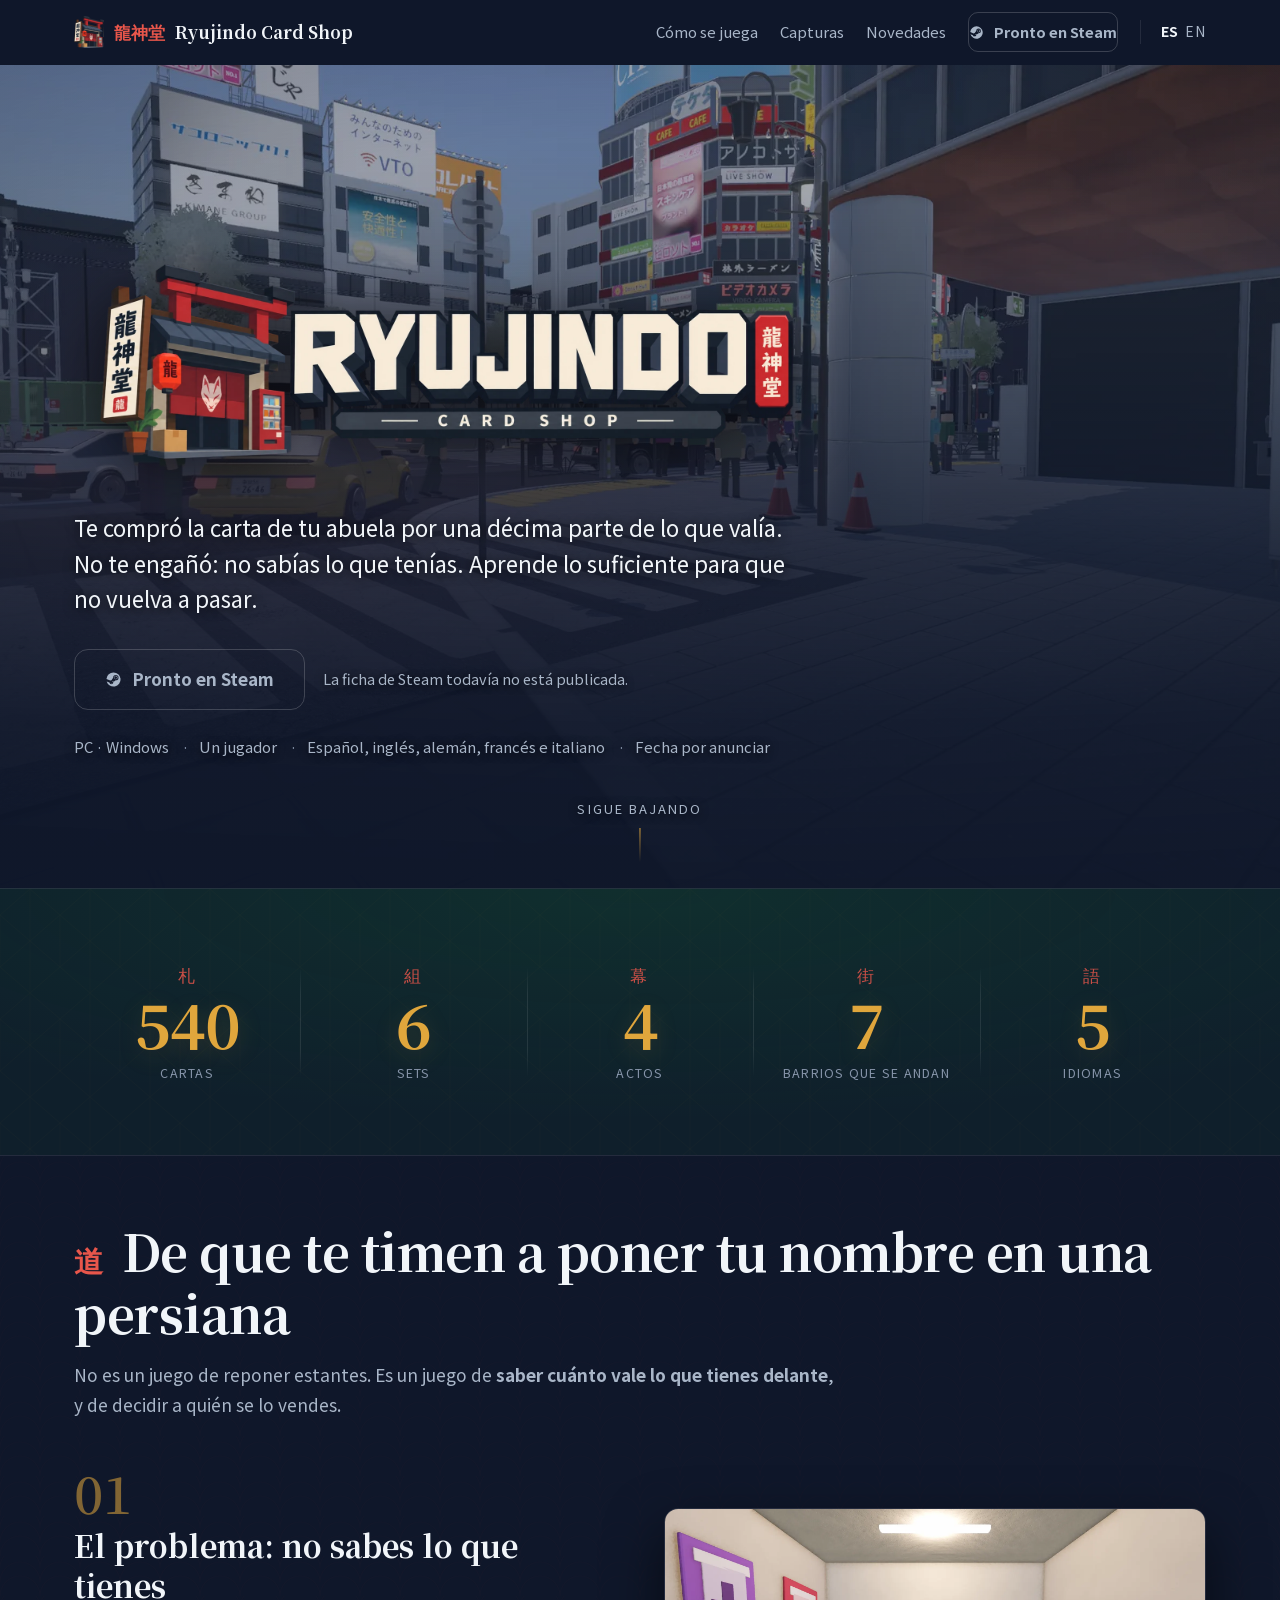
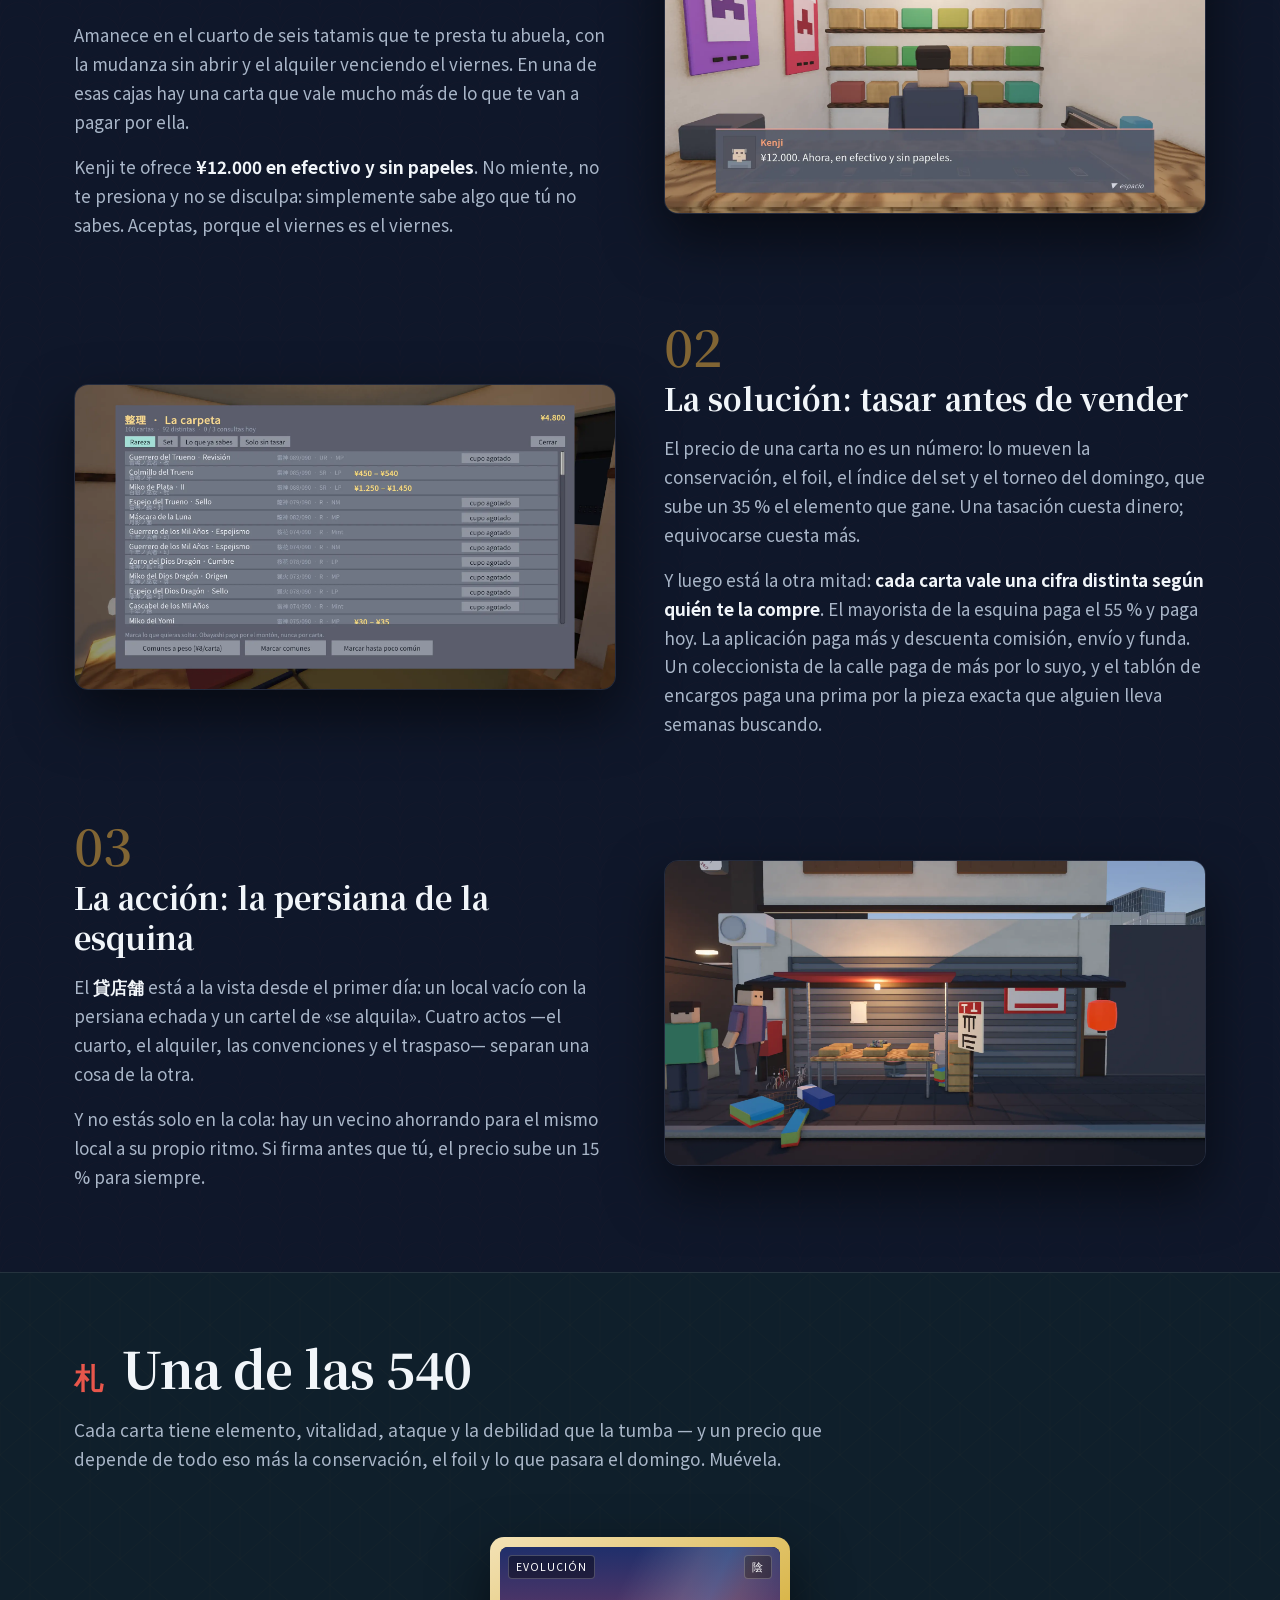
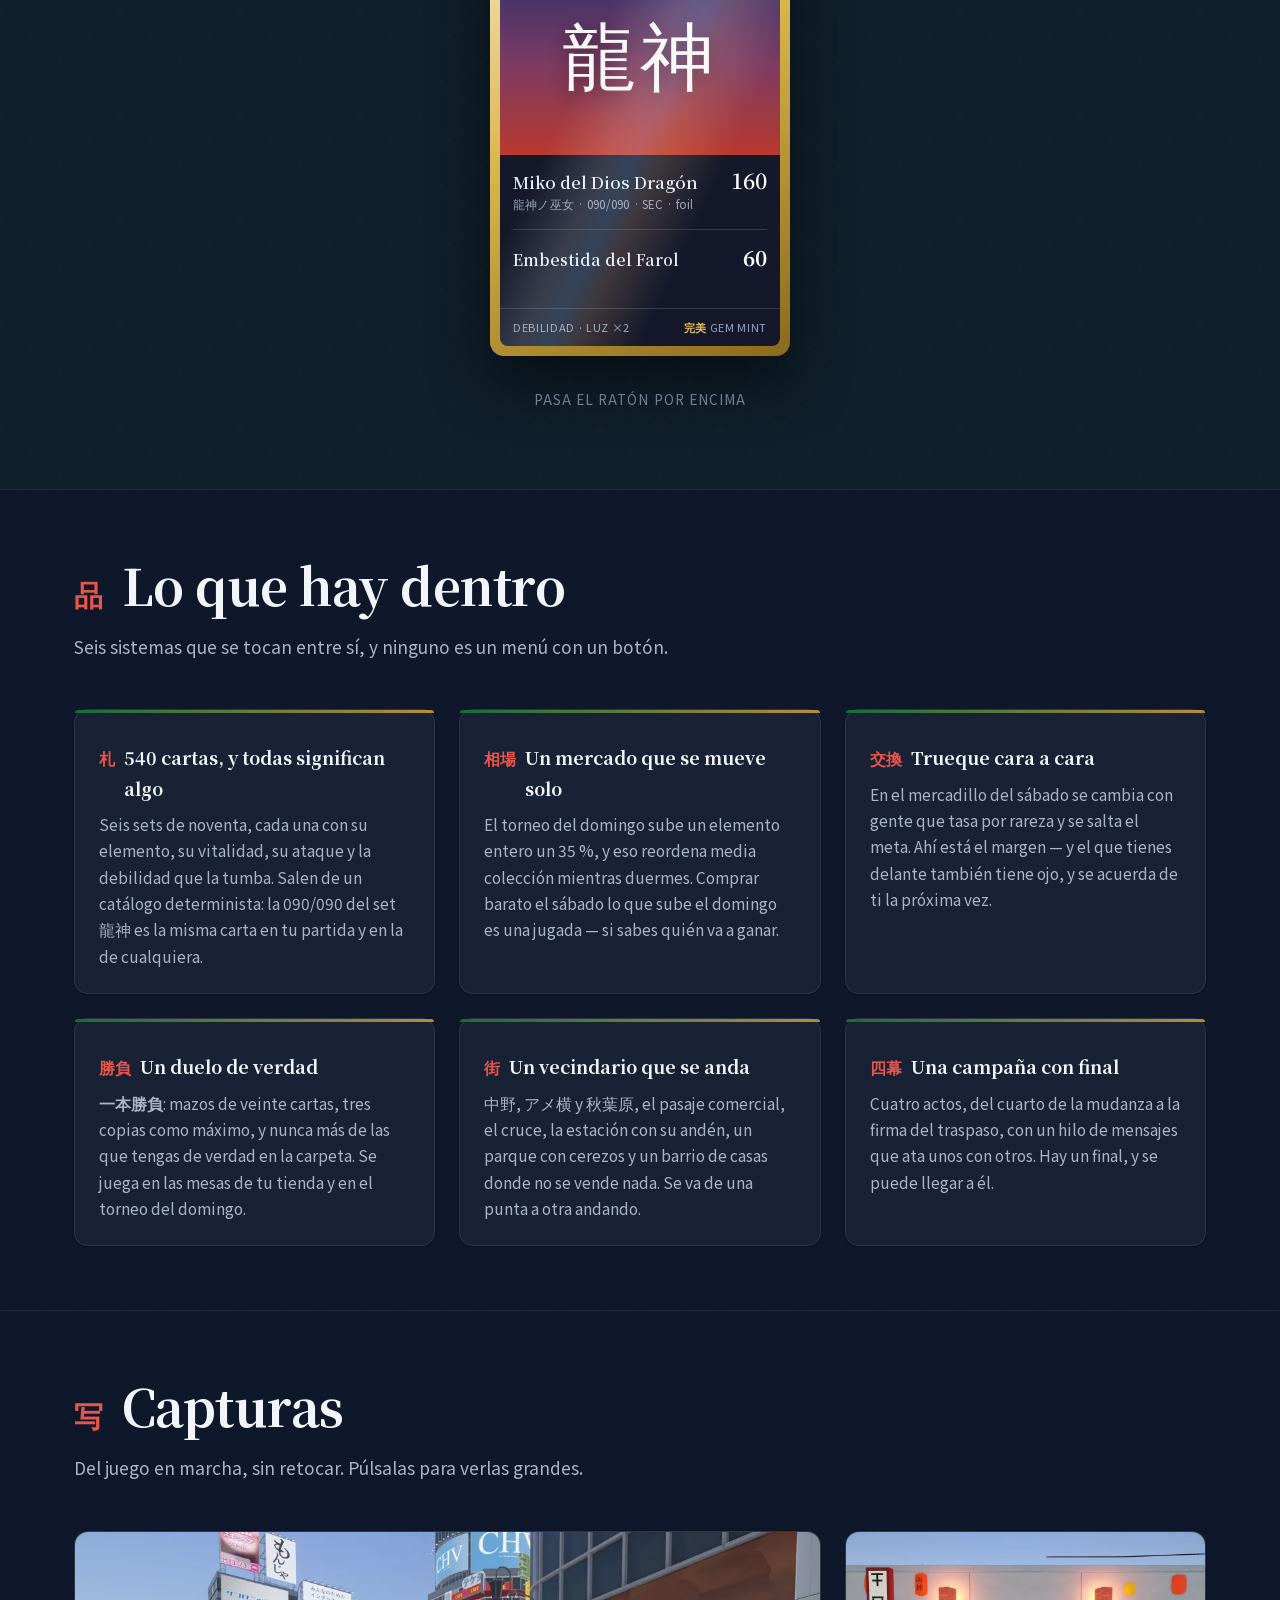
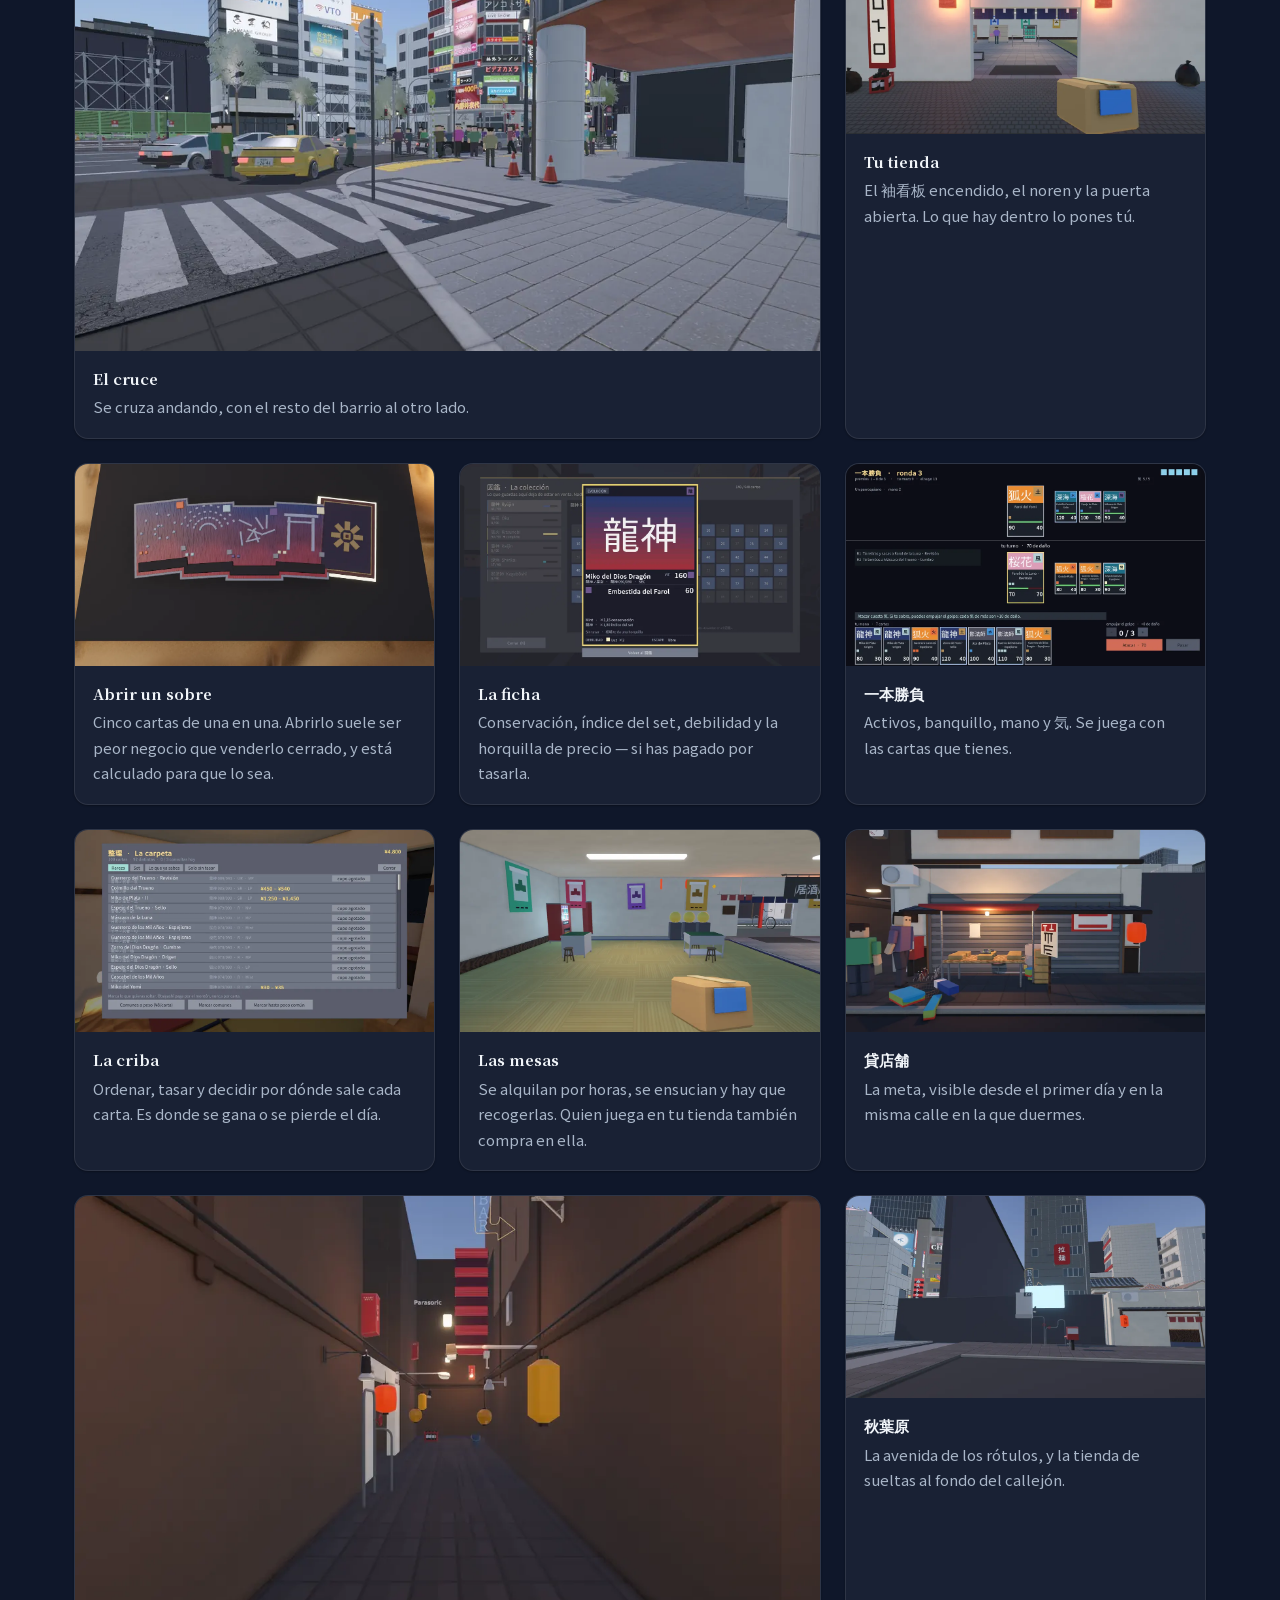
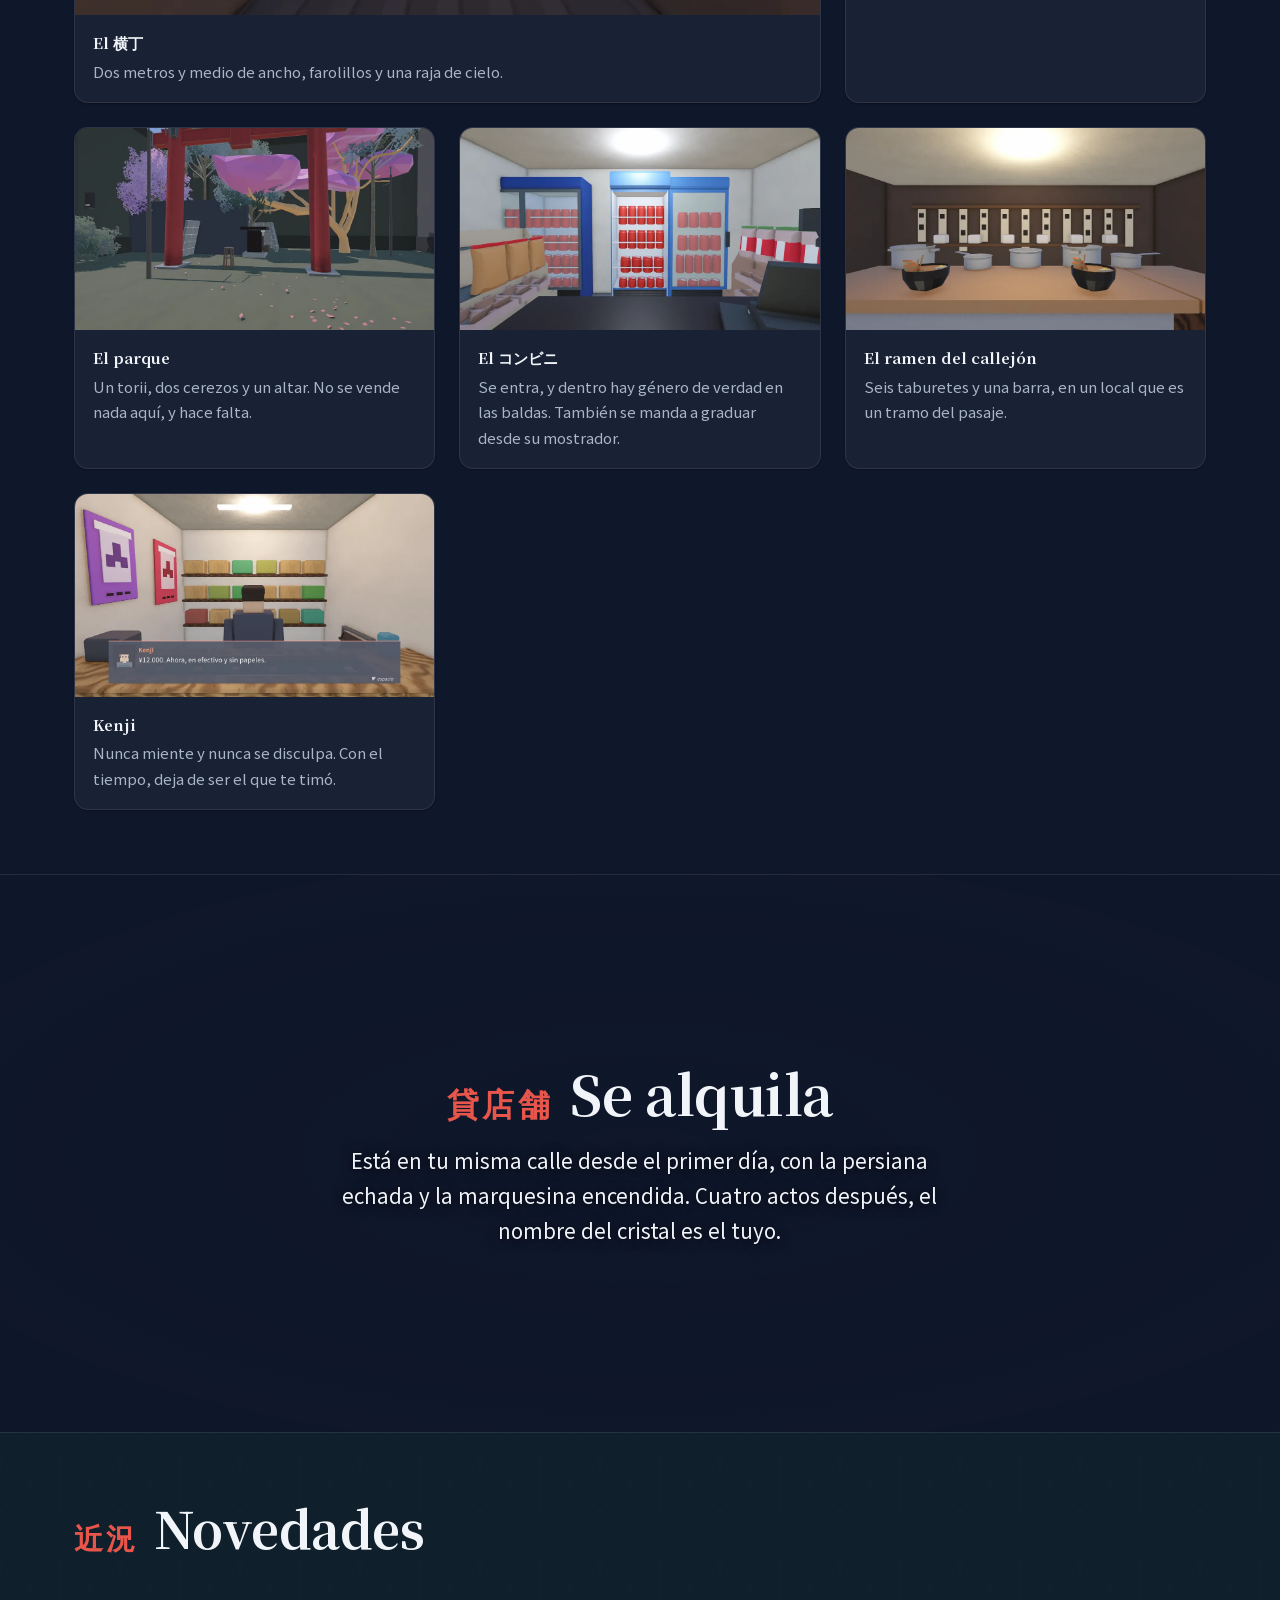
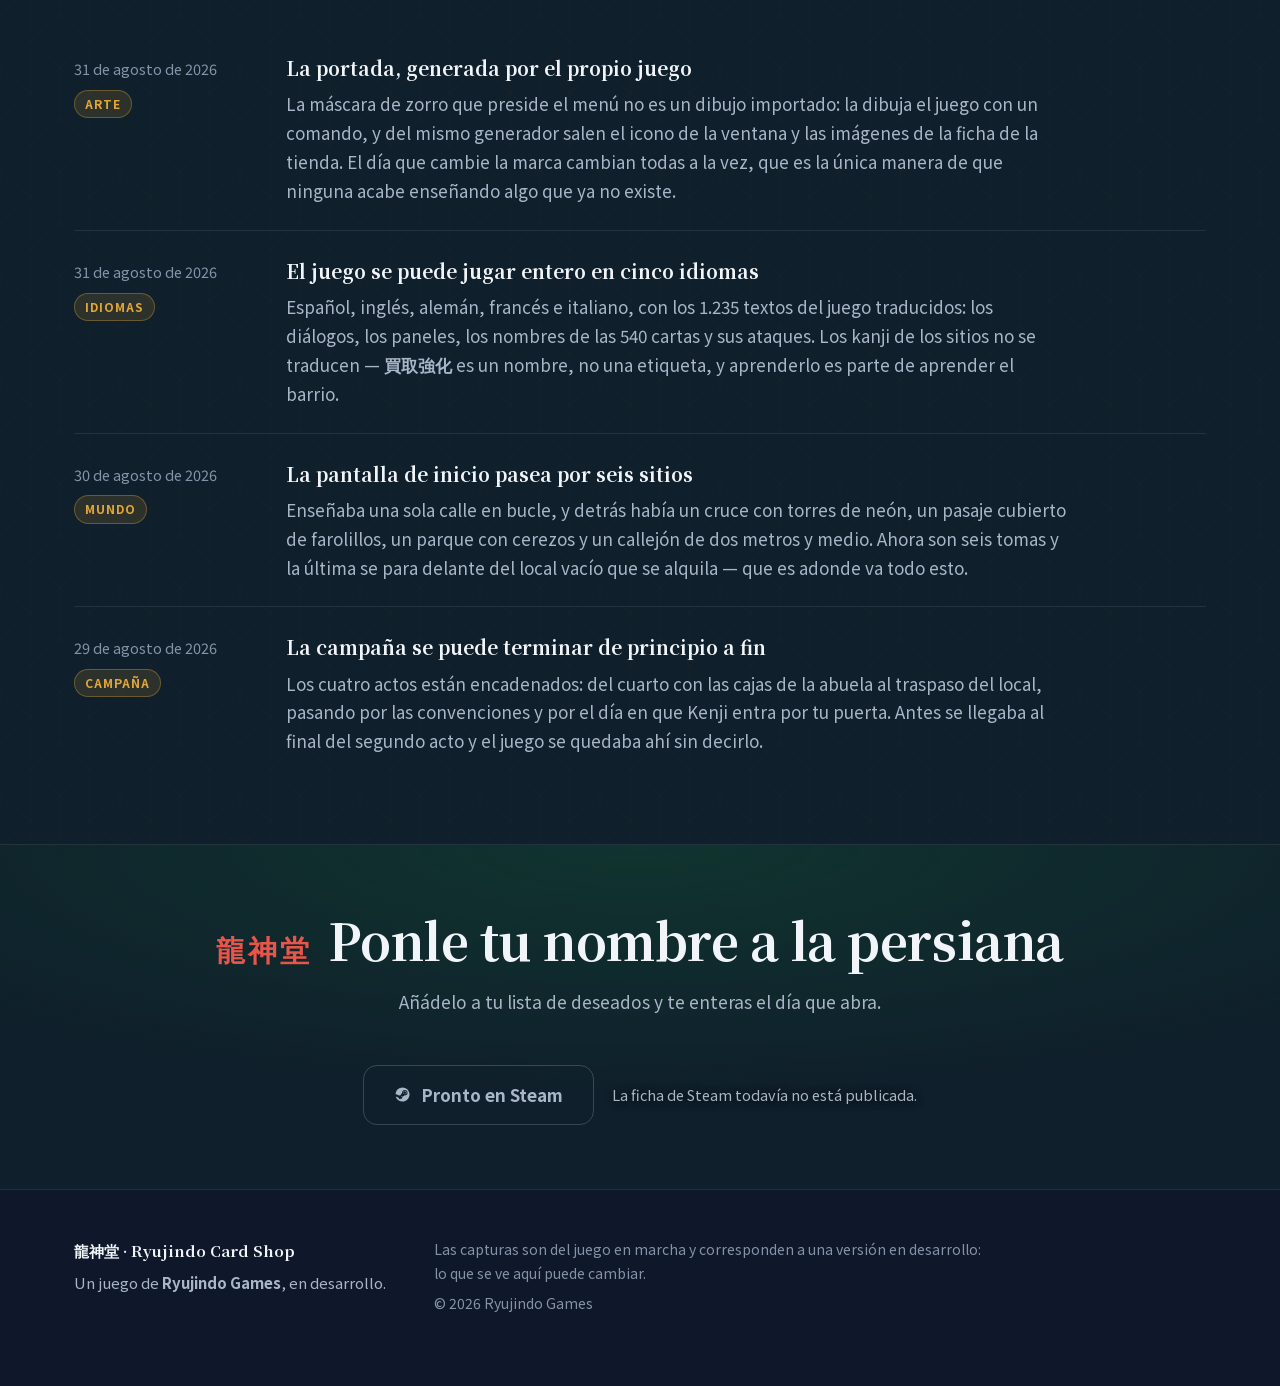
==== commit d282f6cc: "Logotipo nuevo: el de la tienda en el estilo del juego Sustituye al de pincel. La razón no es de gus" ====
--- a/index.html
+++ b/index.html
@@ -10,7 +10,6 @@
 <link rel="canonical" href="https://dentroytu.github.io/ryujindo/">
 <link rel="alternate" hreflang="es" href="https://dentroytu.github.io/ryujindo/">
 <link rel="alternate" hreflang="en" href="https://dentroytu.github.io/ryujindo/en/">
-<link rel="icon" href="img/emblema.svg" type="image/svg+xml">
 <link rel="icon" href="img/favicon.png" type="image/png" sizes="180x180">
 <link rel="apple-touch-icon" href="img/favicon.png">
 
@@ -31,7 +30,7 @@
 <header class="barra">
   <div class="envoltorio">
     <a class="barra-marca" href="index.html">
-      <img src="img/emblema.svg" alt="" width="30" height="32">
+      <img src="img/emblema.webp" alt="" width="32" height="32">
       <span class="kanji">龍神堂</span>
       <span>Ryujindo<span class="resto"> Card Shop</span></span>
     </a>
@@ -61,7 +60,7 @@
   <div class="hero-vineta"></div>
   <div class="envoltorio">
     <h1 class="hero-logo">
-      <img src="img/logotipo.svg" width="1348" height="464" alt="Ryujindo Card Shop · 龍神堂">
+      <img src="img/logotipo.webp" width="1800" height="572" alt="Ryujindo Card Shop · 龍神堂">
     </h1>
 
     <p class="lema">
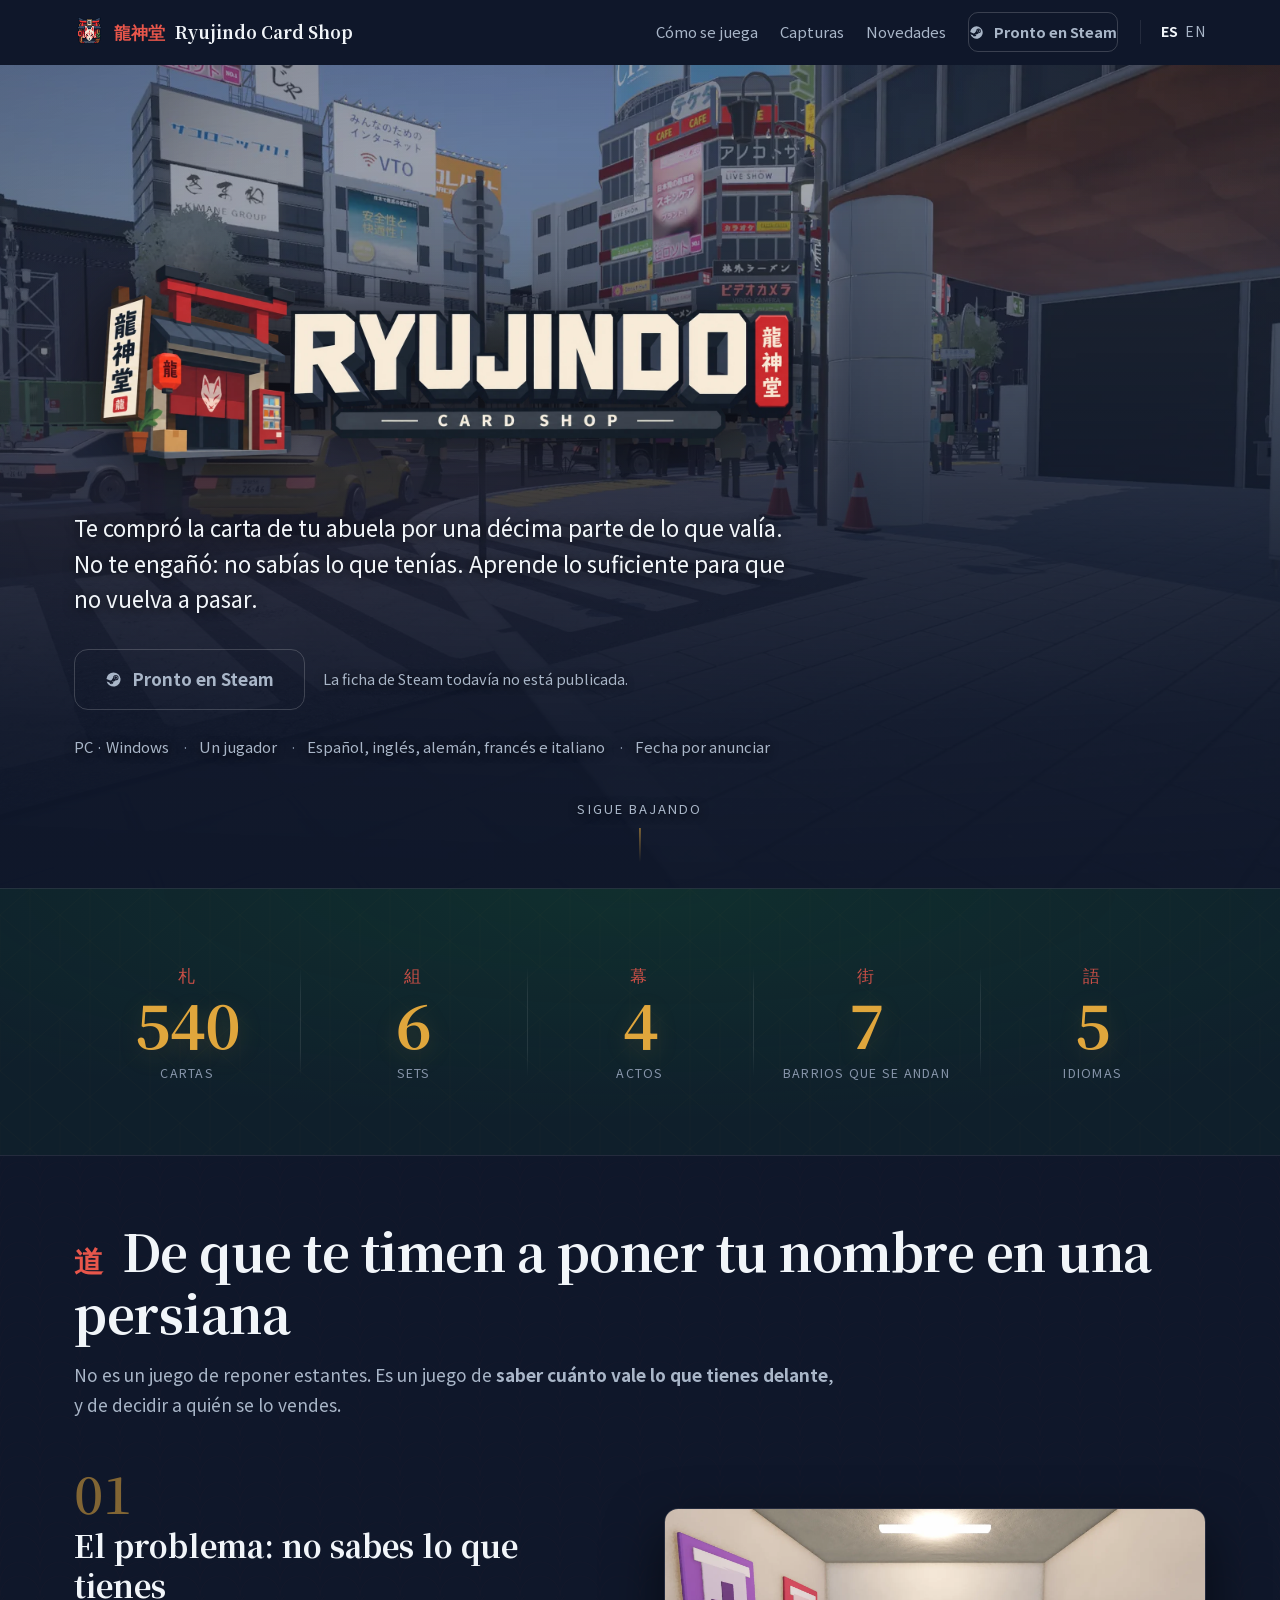
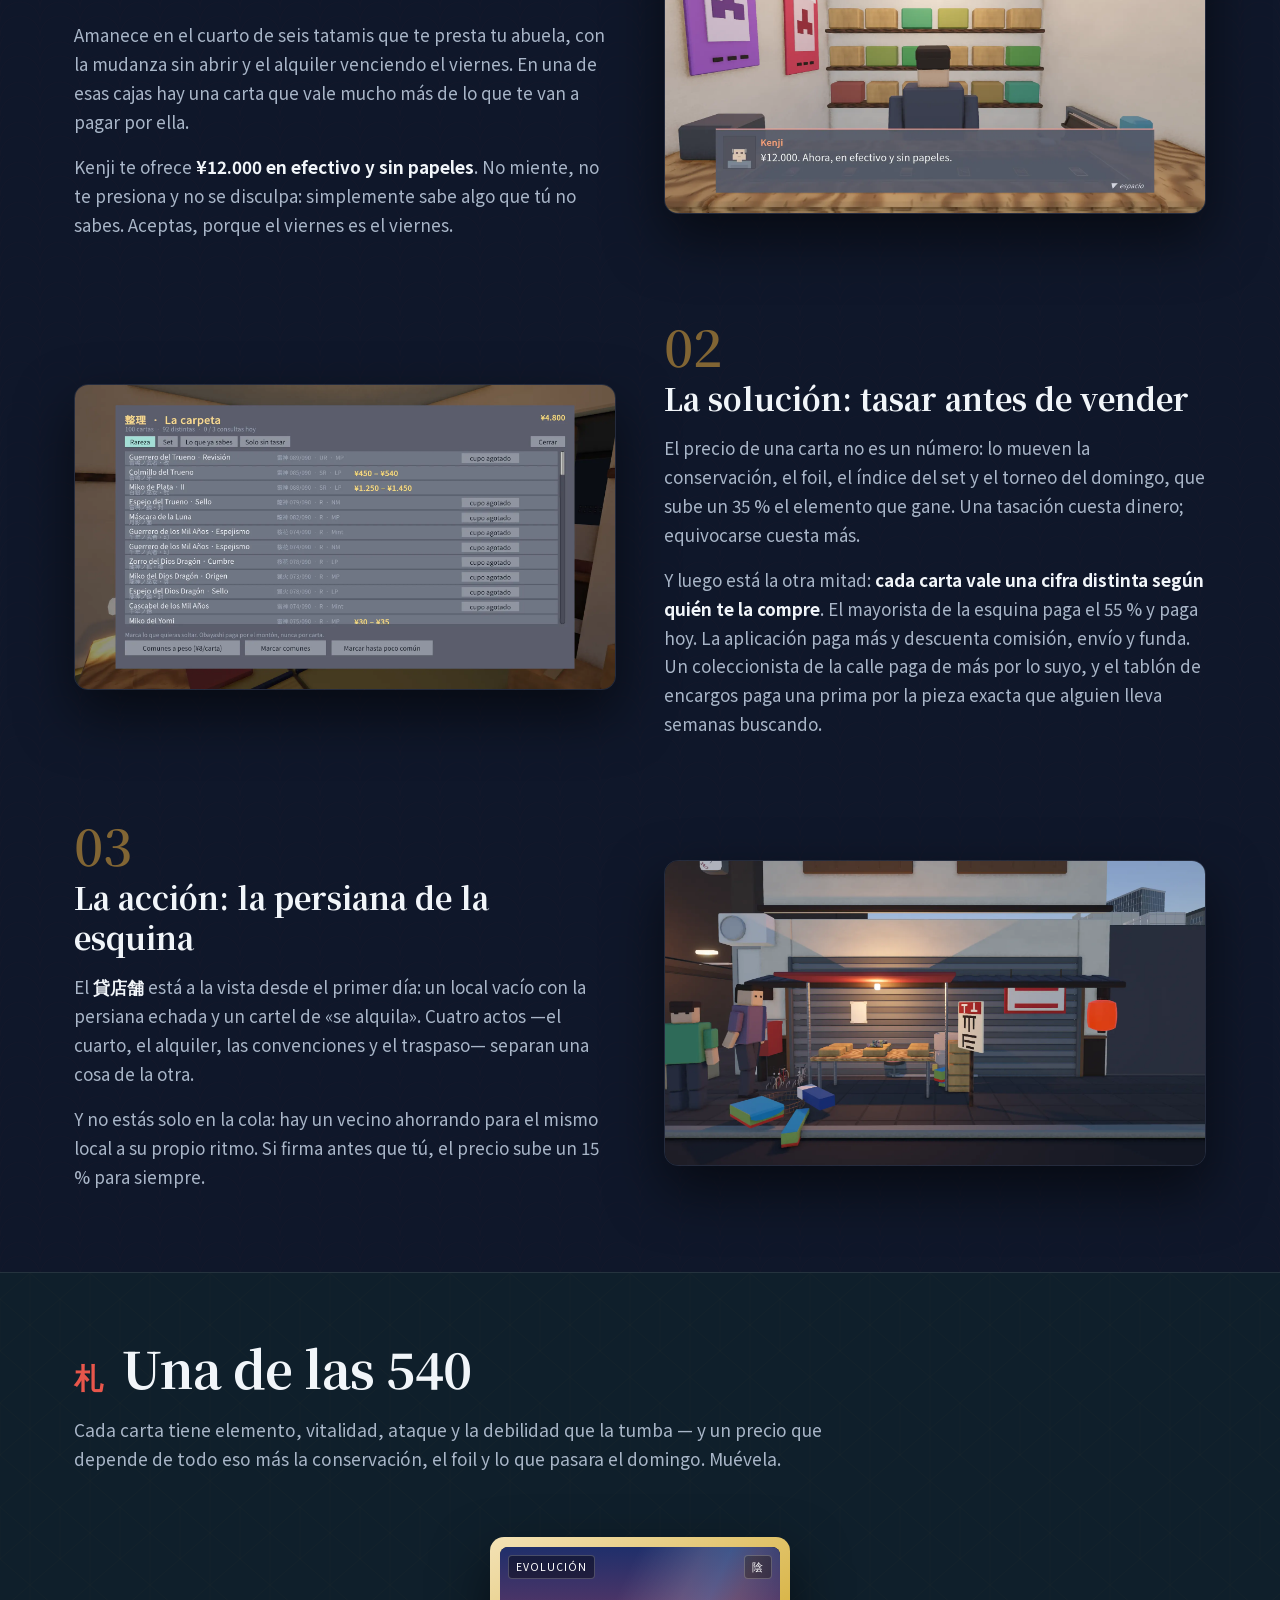
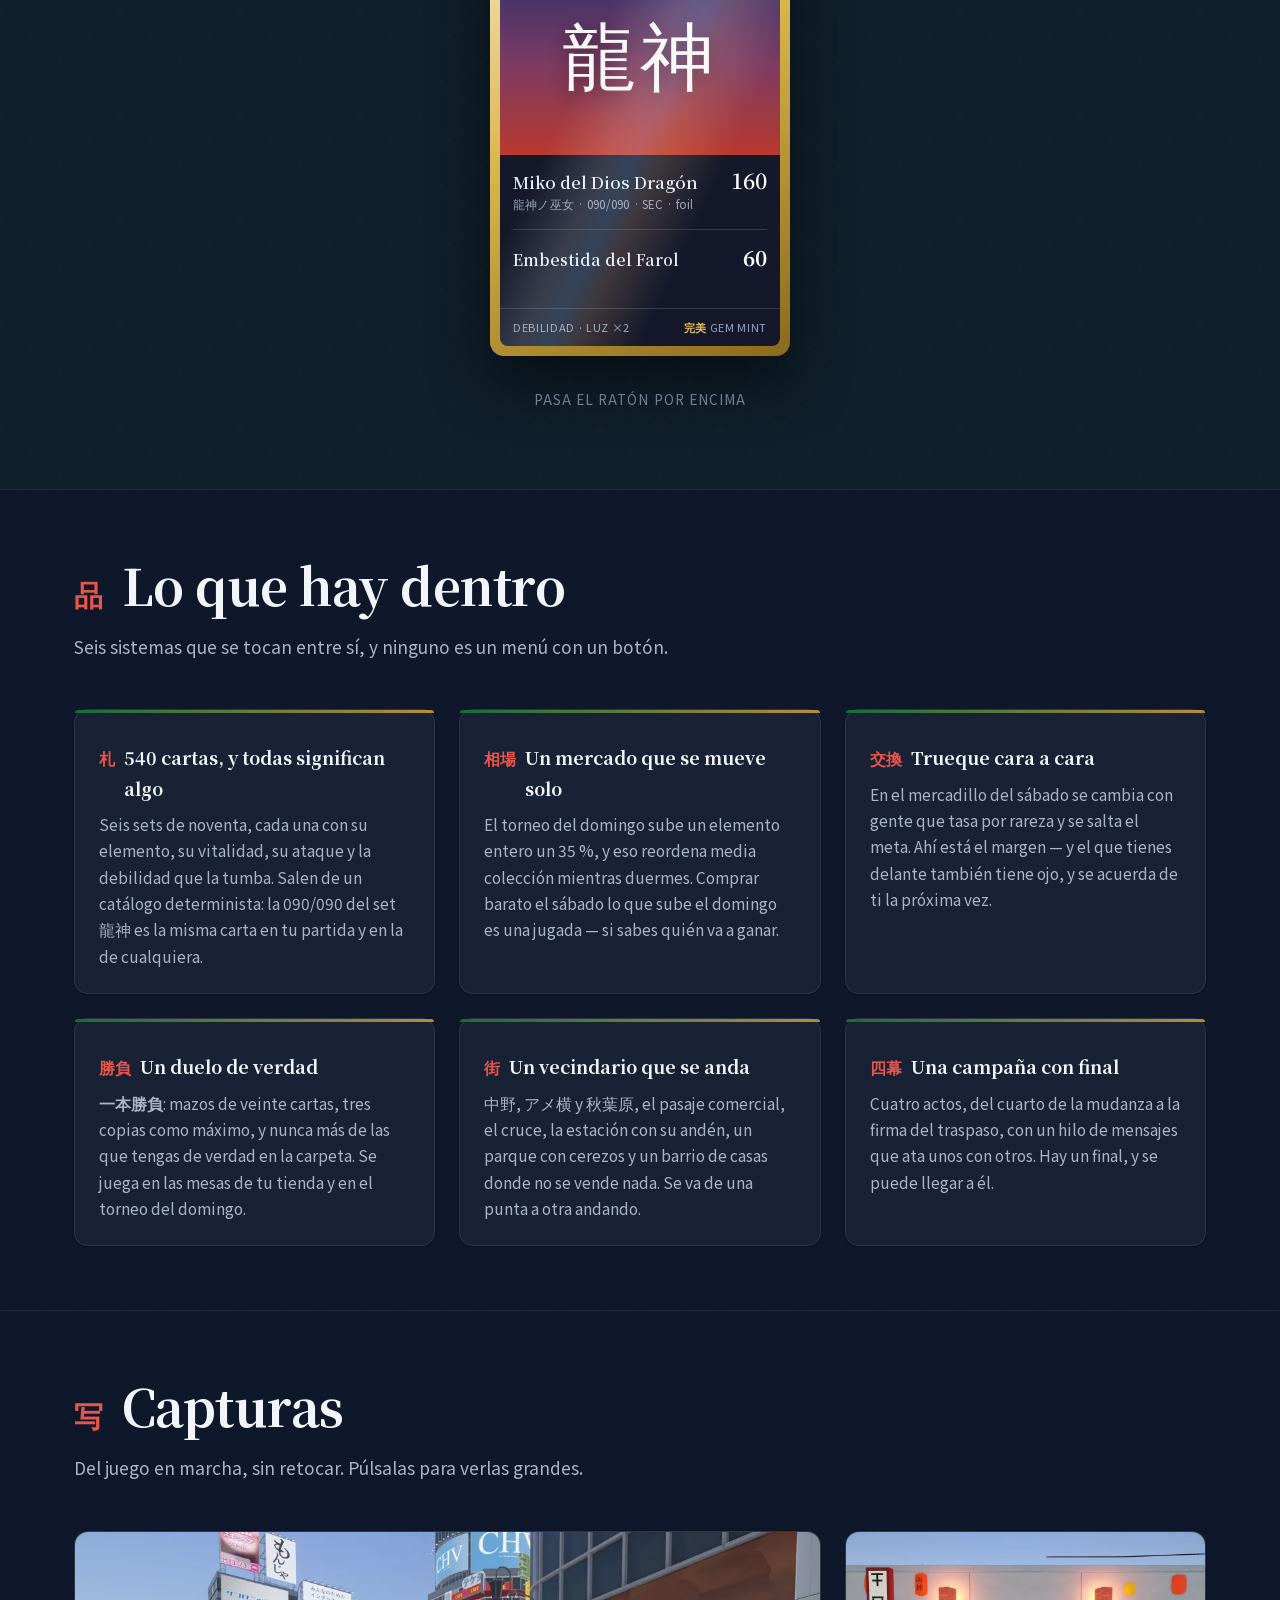
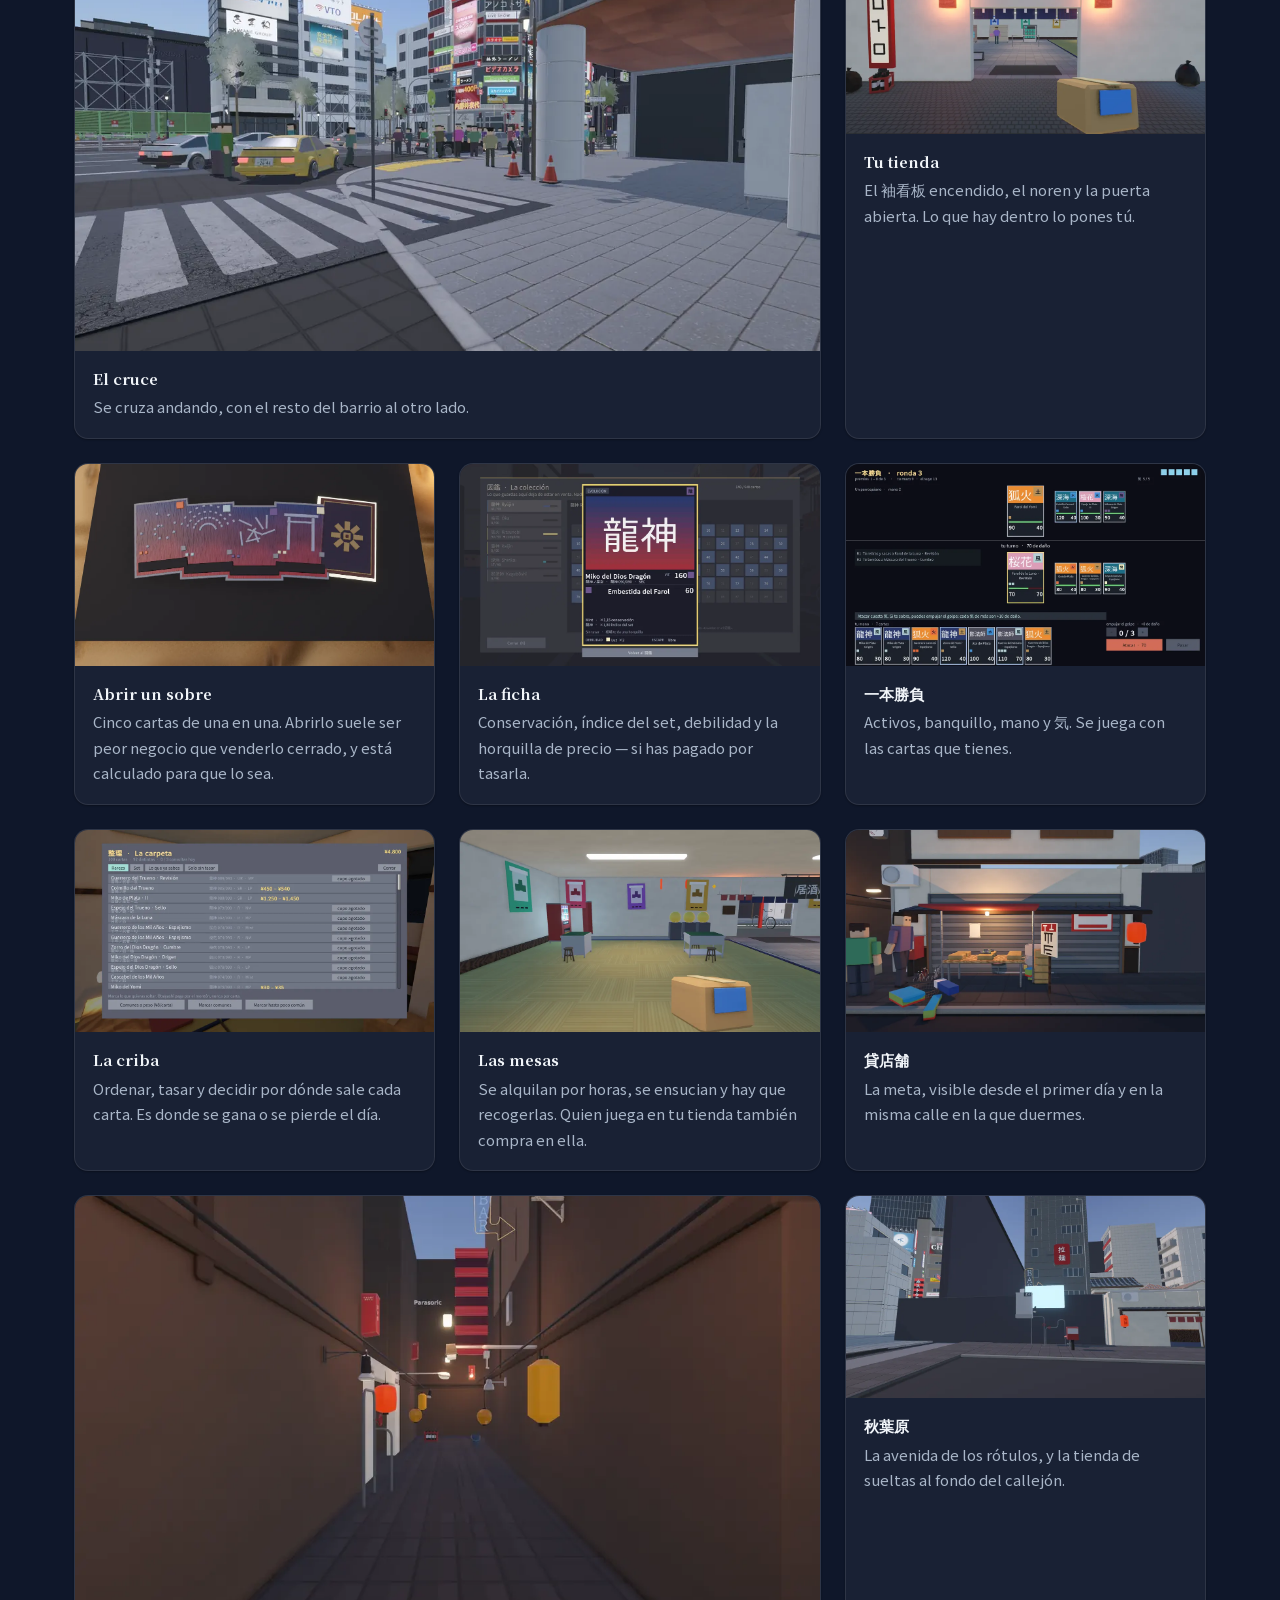
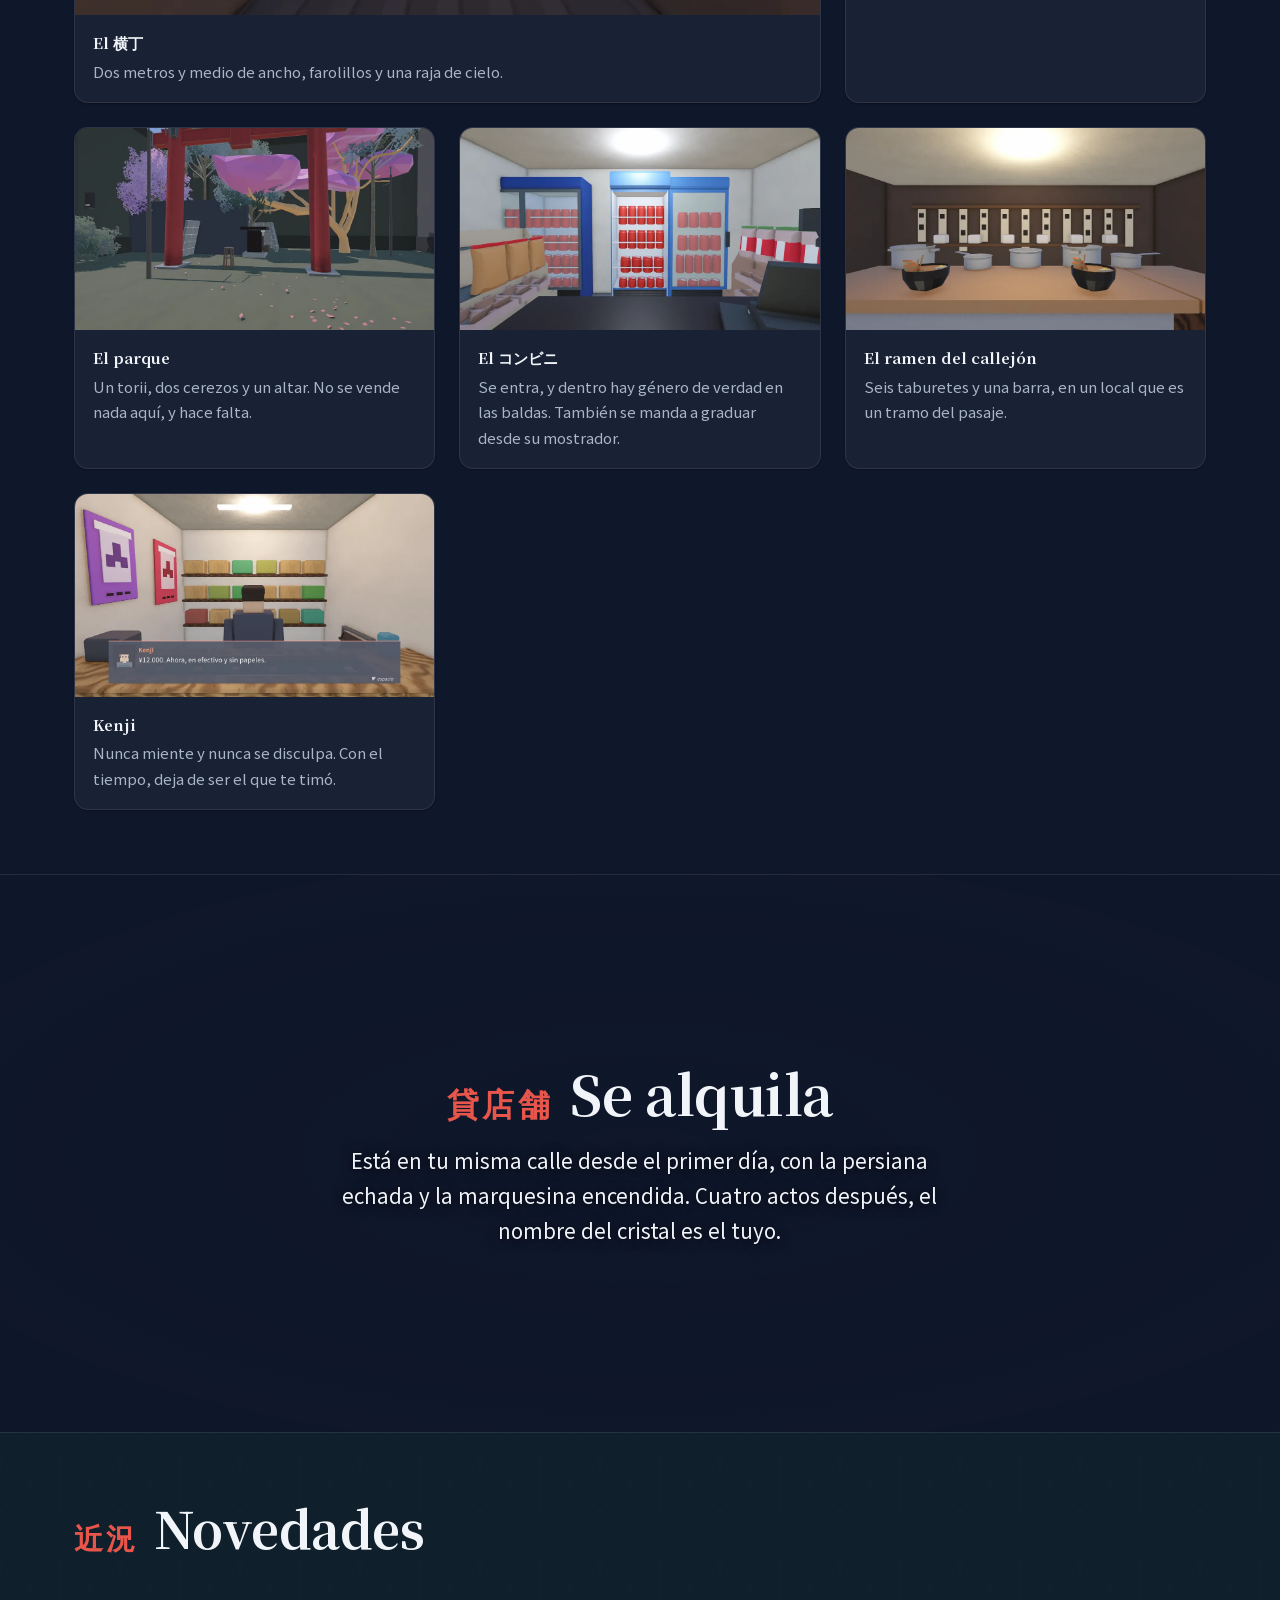
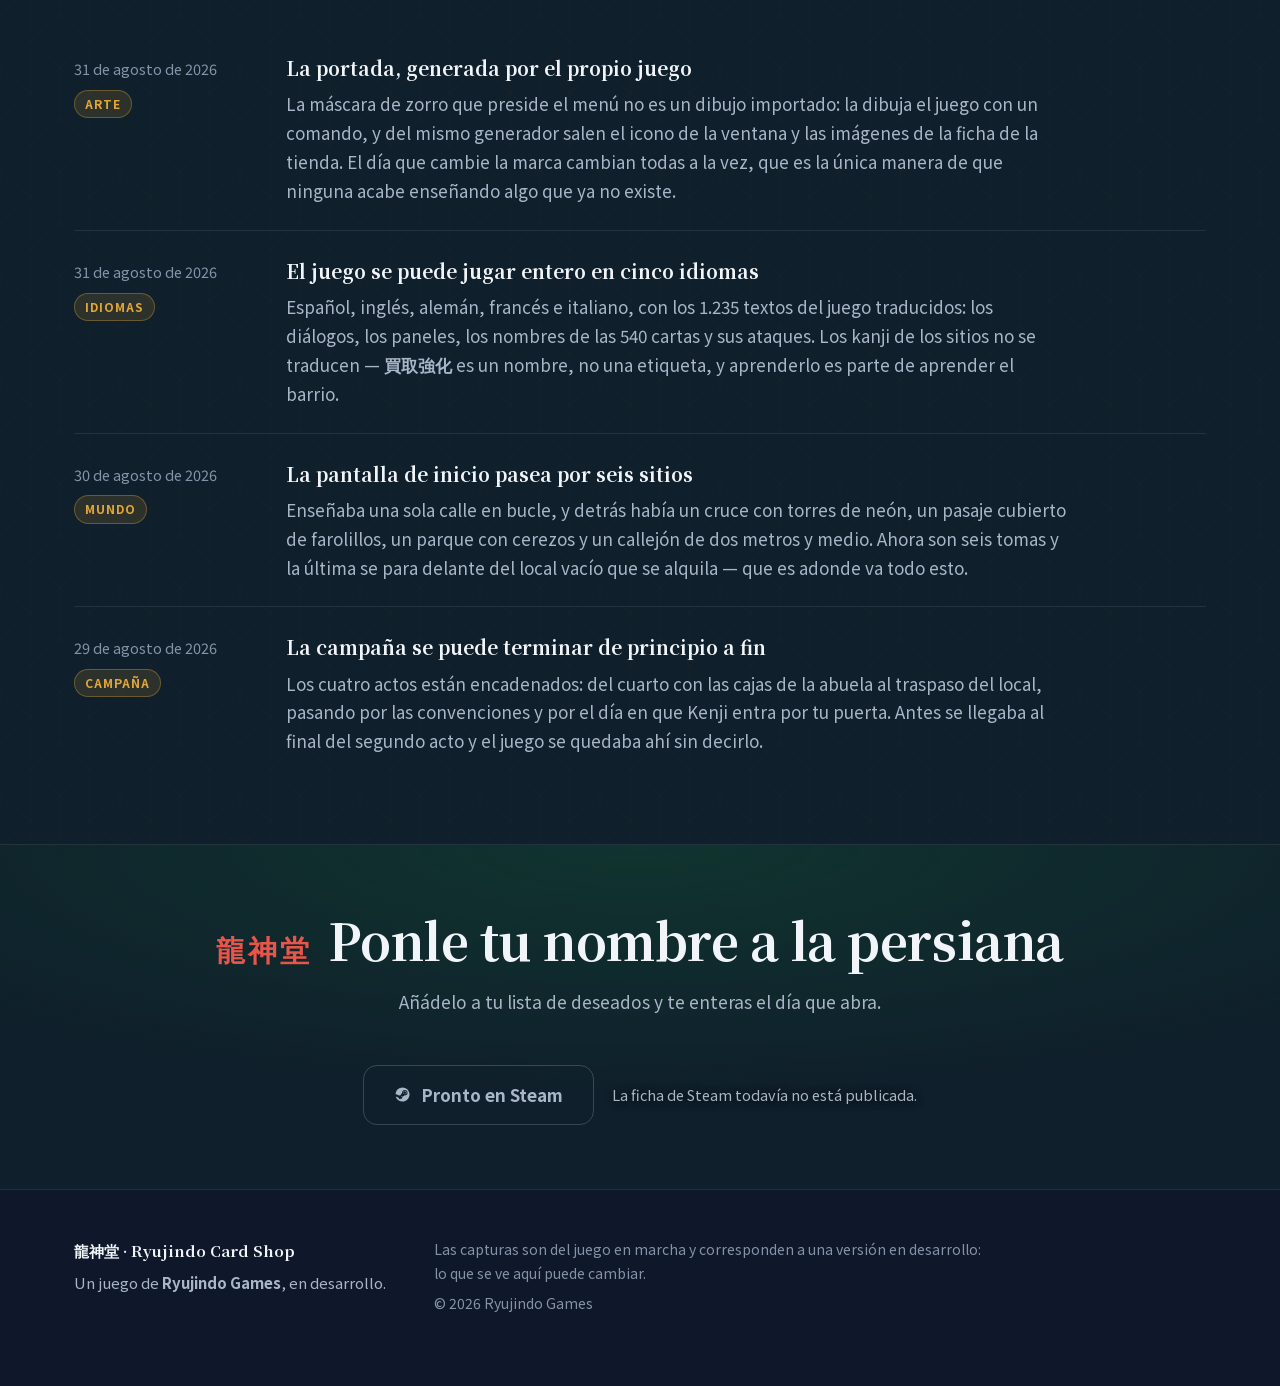
==== commit 3cbf9f1f: "El kit de marca, cinco piezas, y el generador se queda sin nada que adivinar Llegan las cinco versio" ====
--- a/index.html
+++ b/index.html
@@ -30,7 +30,7 @@
 <header class="barra">
   <div class="envoltorio">
     <a class="barra-marca" href="index.html">
-      <img src="img/emblema.webp" alt="" width="32" height="32">
+      <img src="img/emblema.webp" alt="" width="32" height="31">
       <span class="kanji">龍神堂</span>
       <span>Ryujindo<span class="resto"> Card Shop</span></span>
     </a>
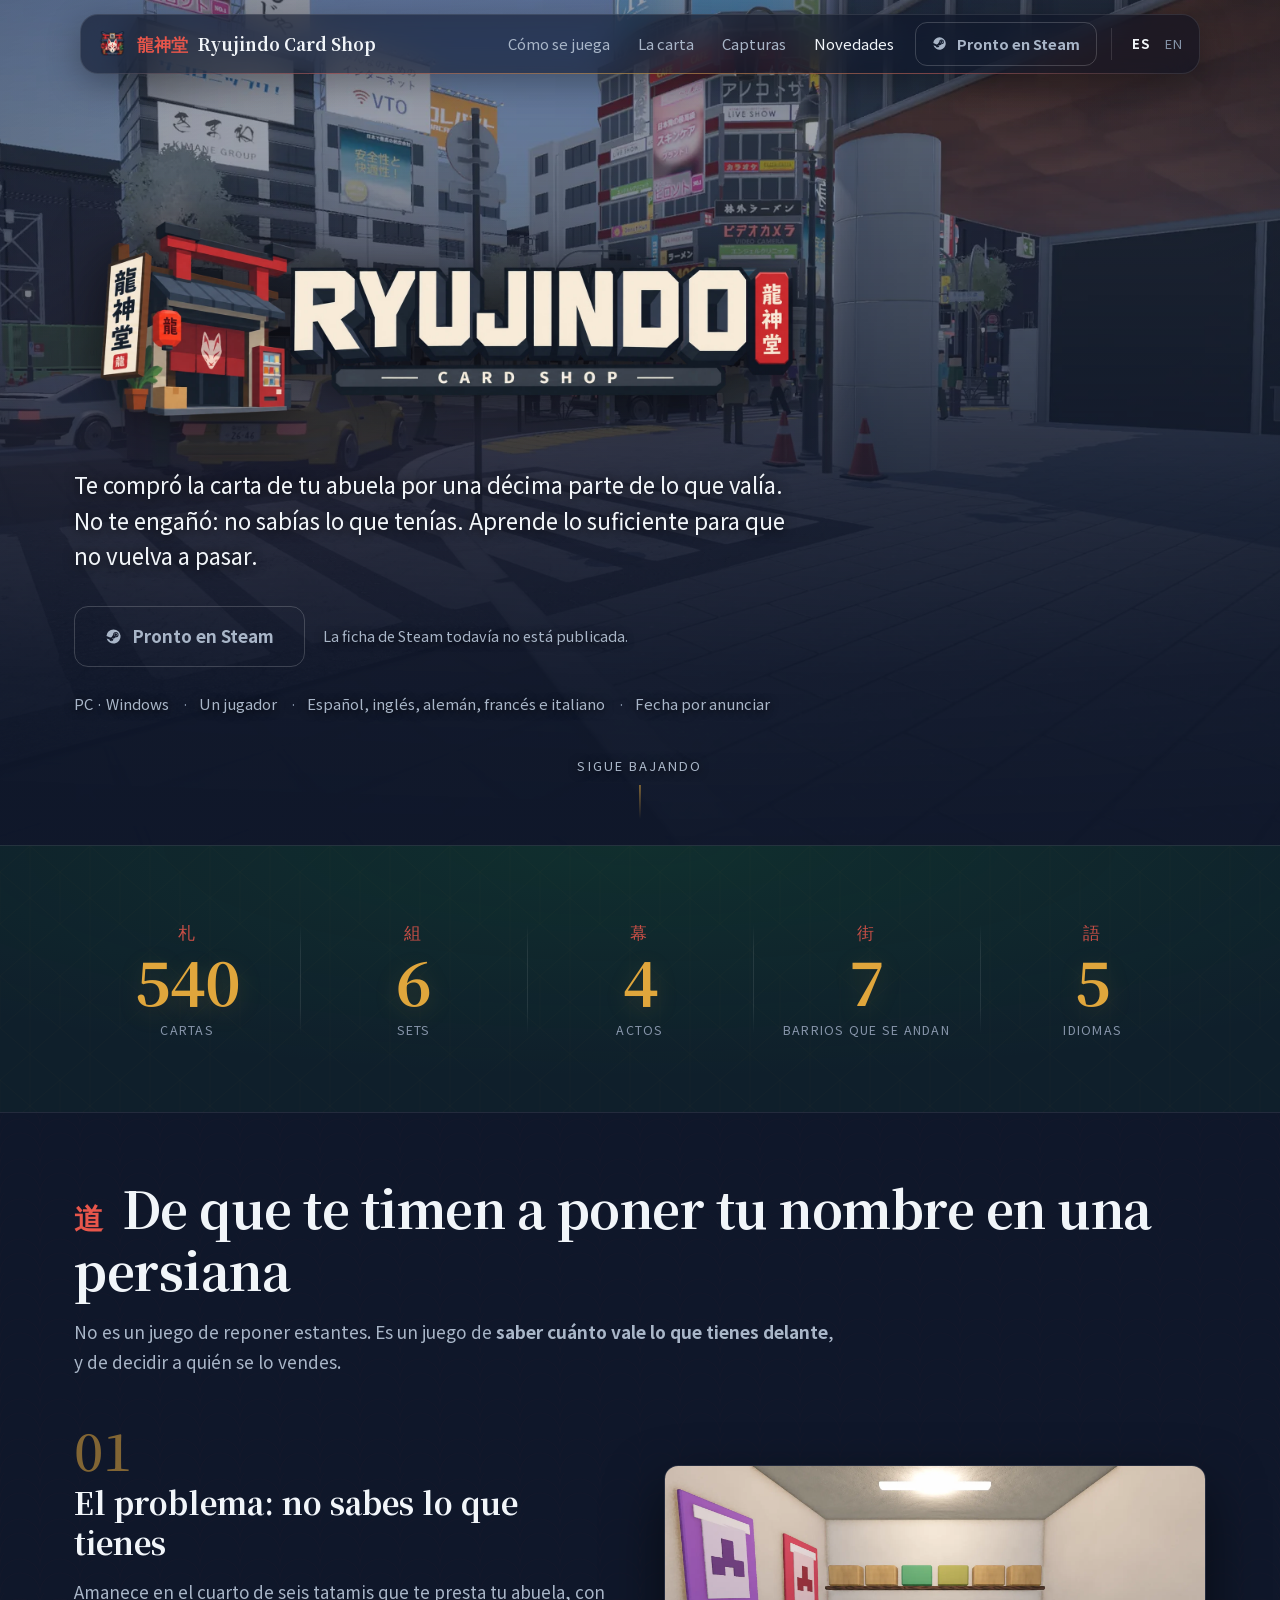
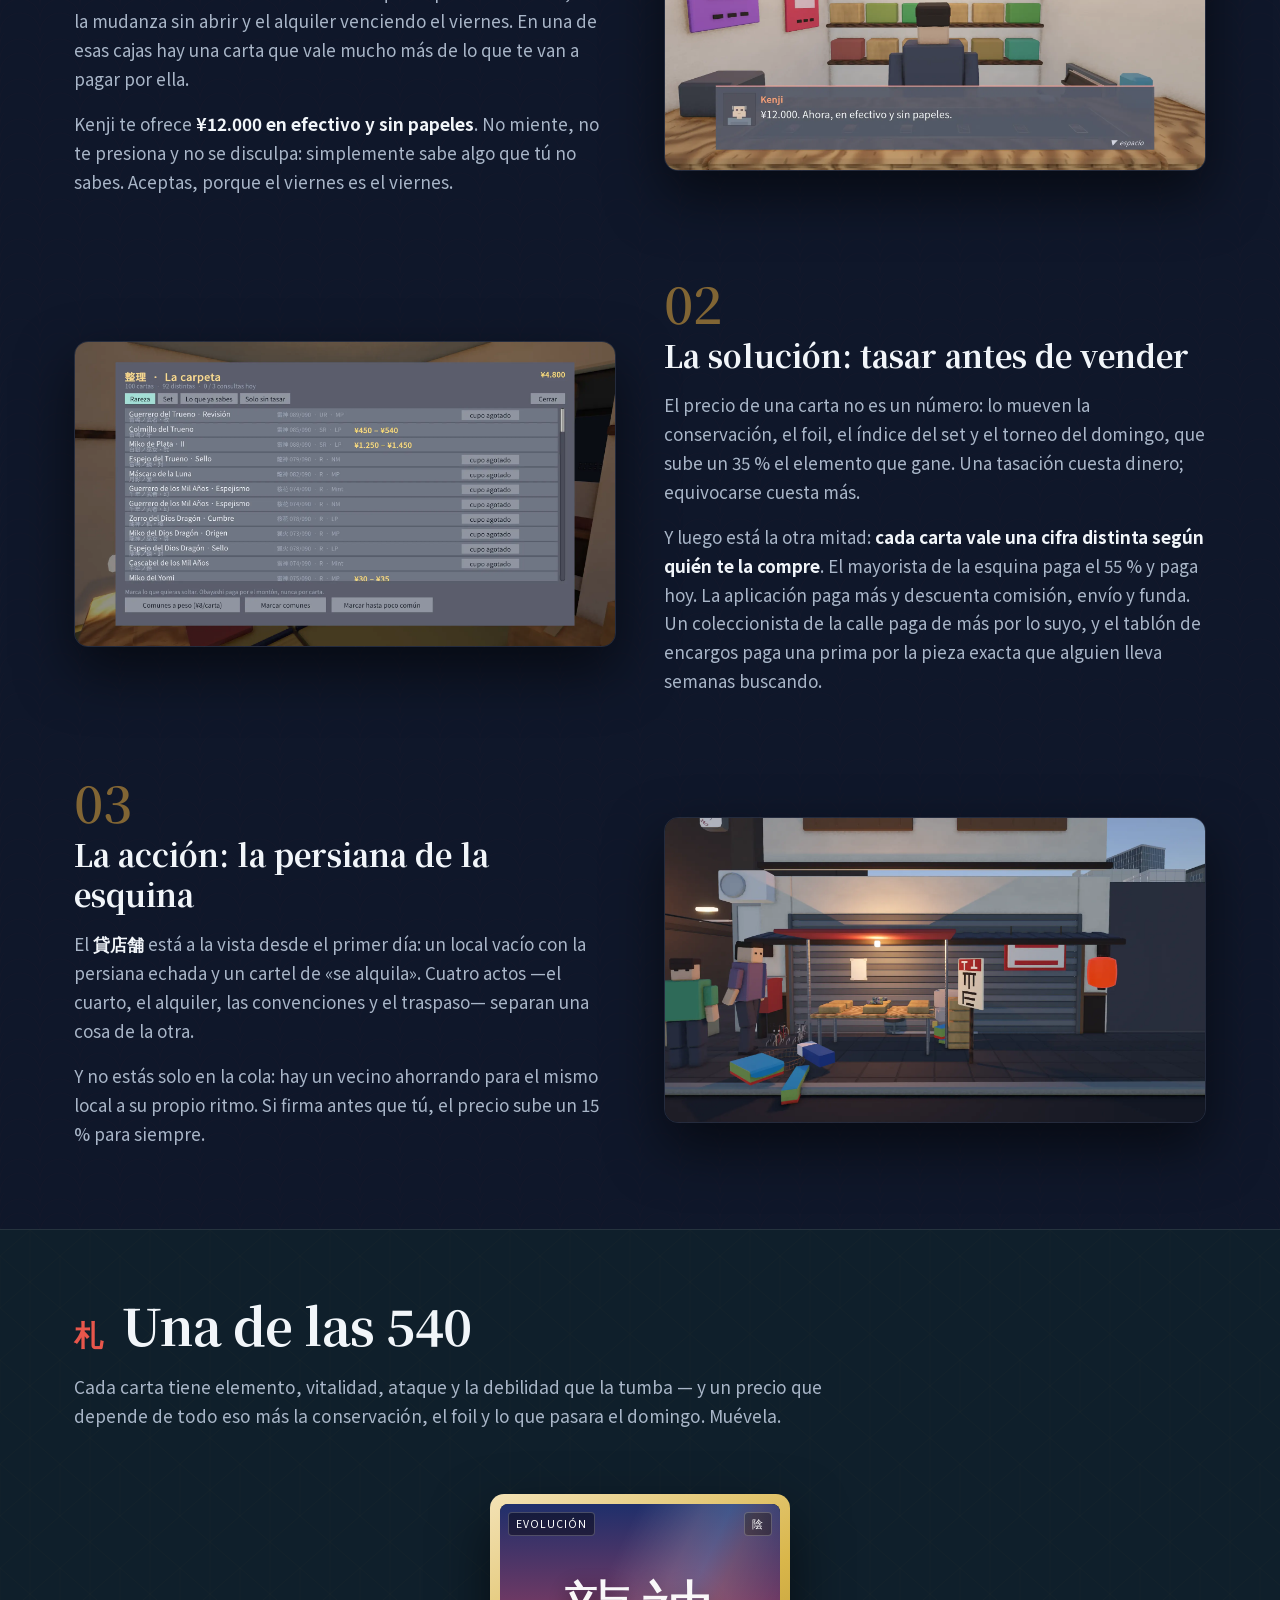
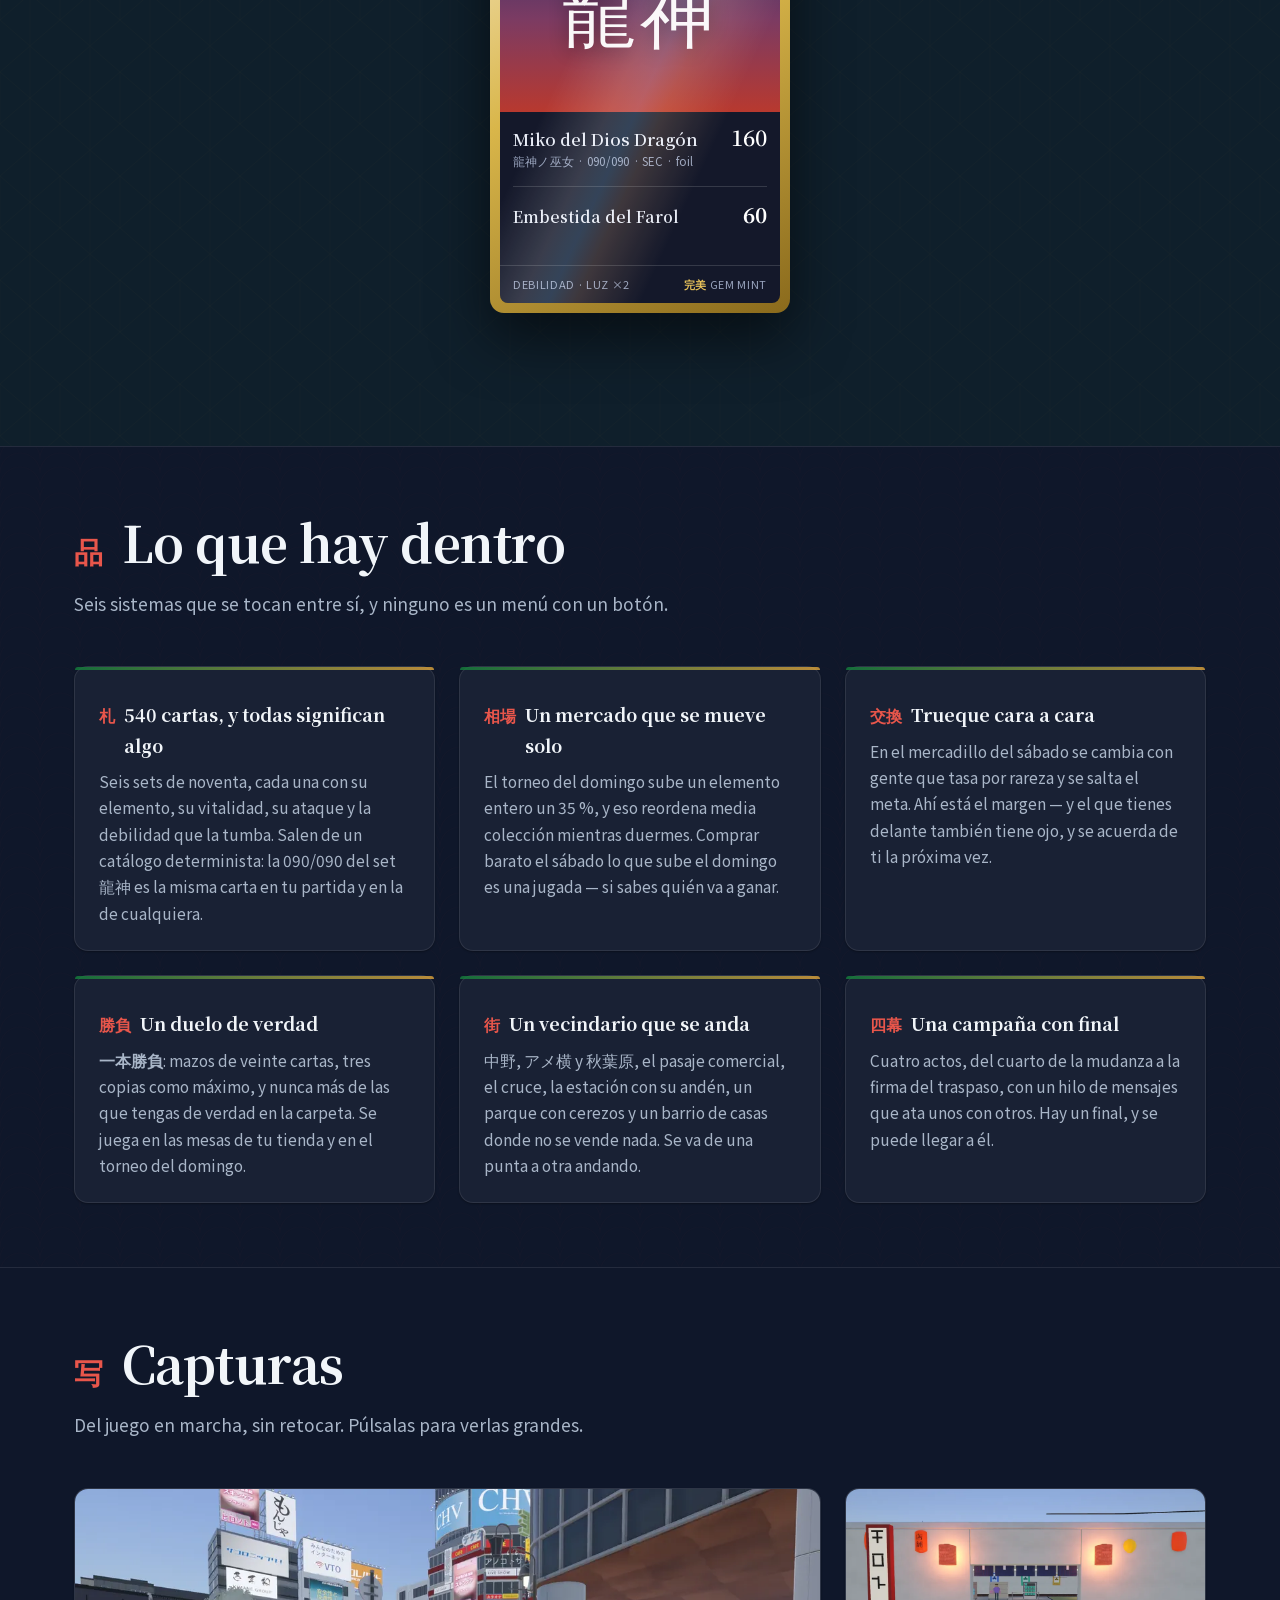
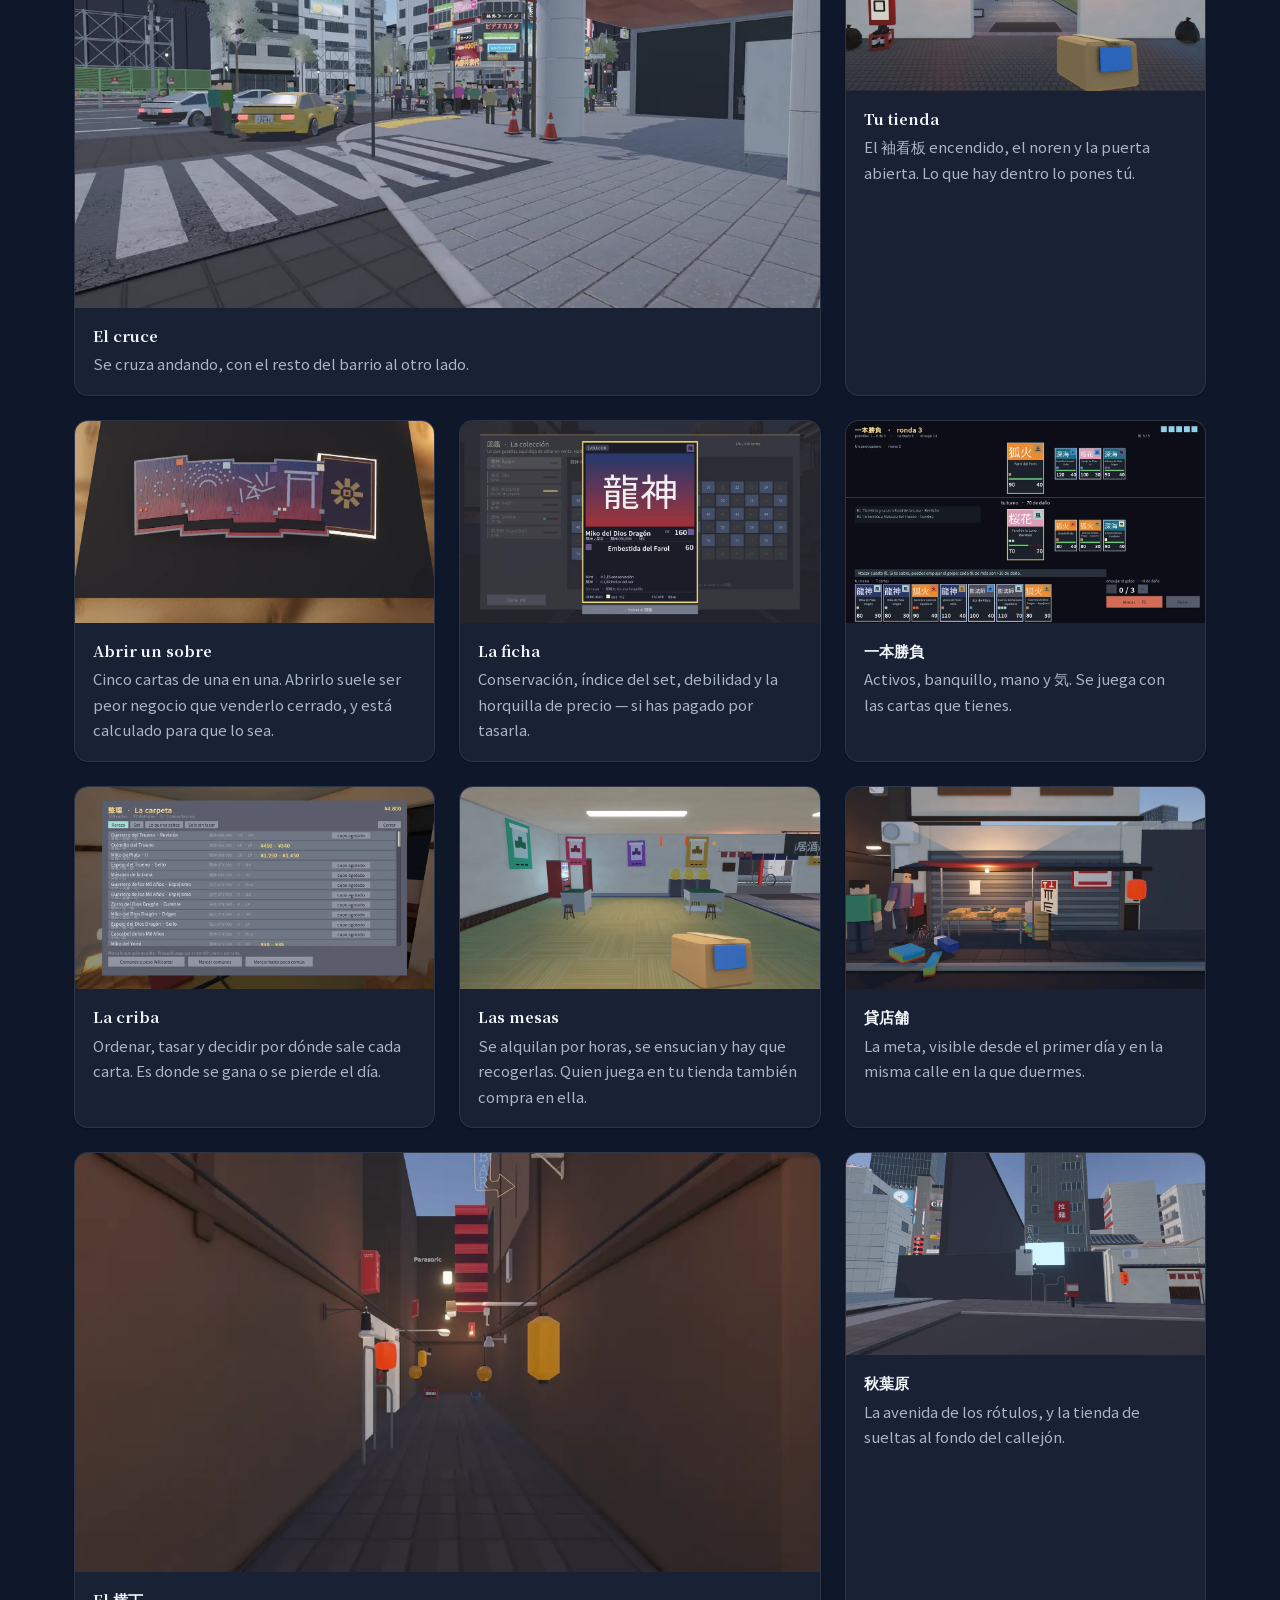
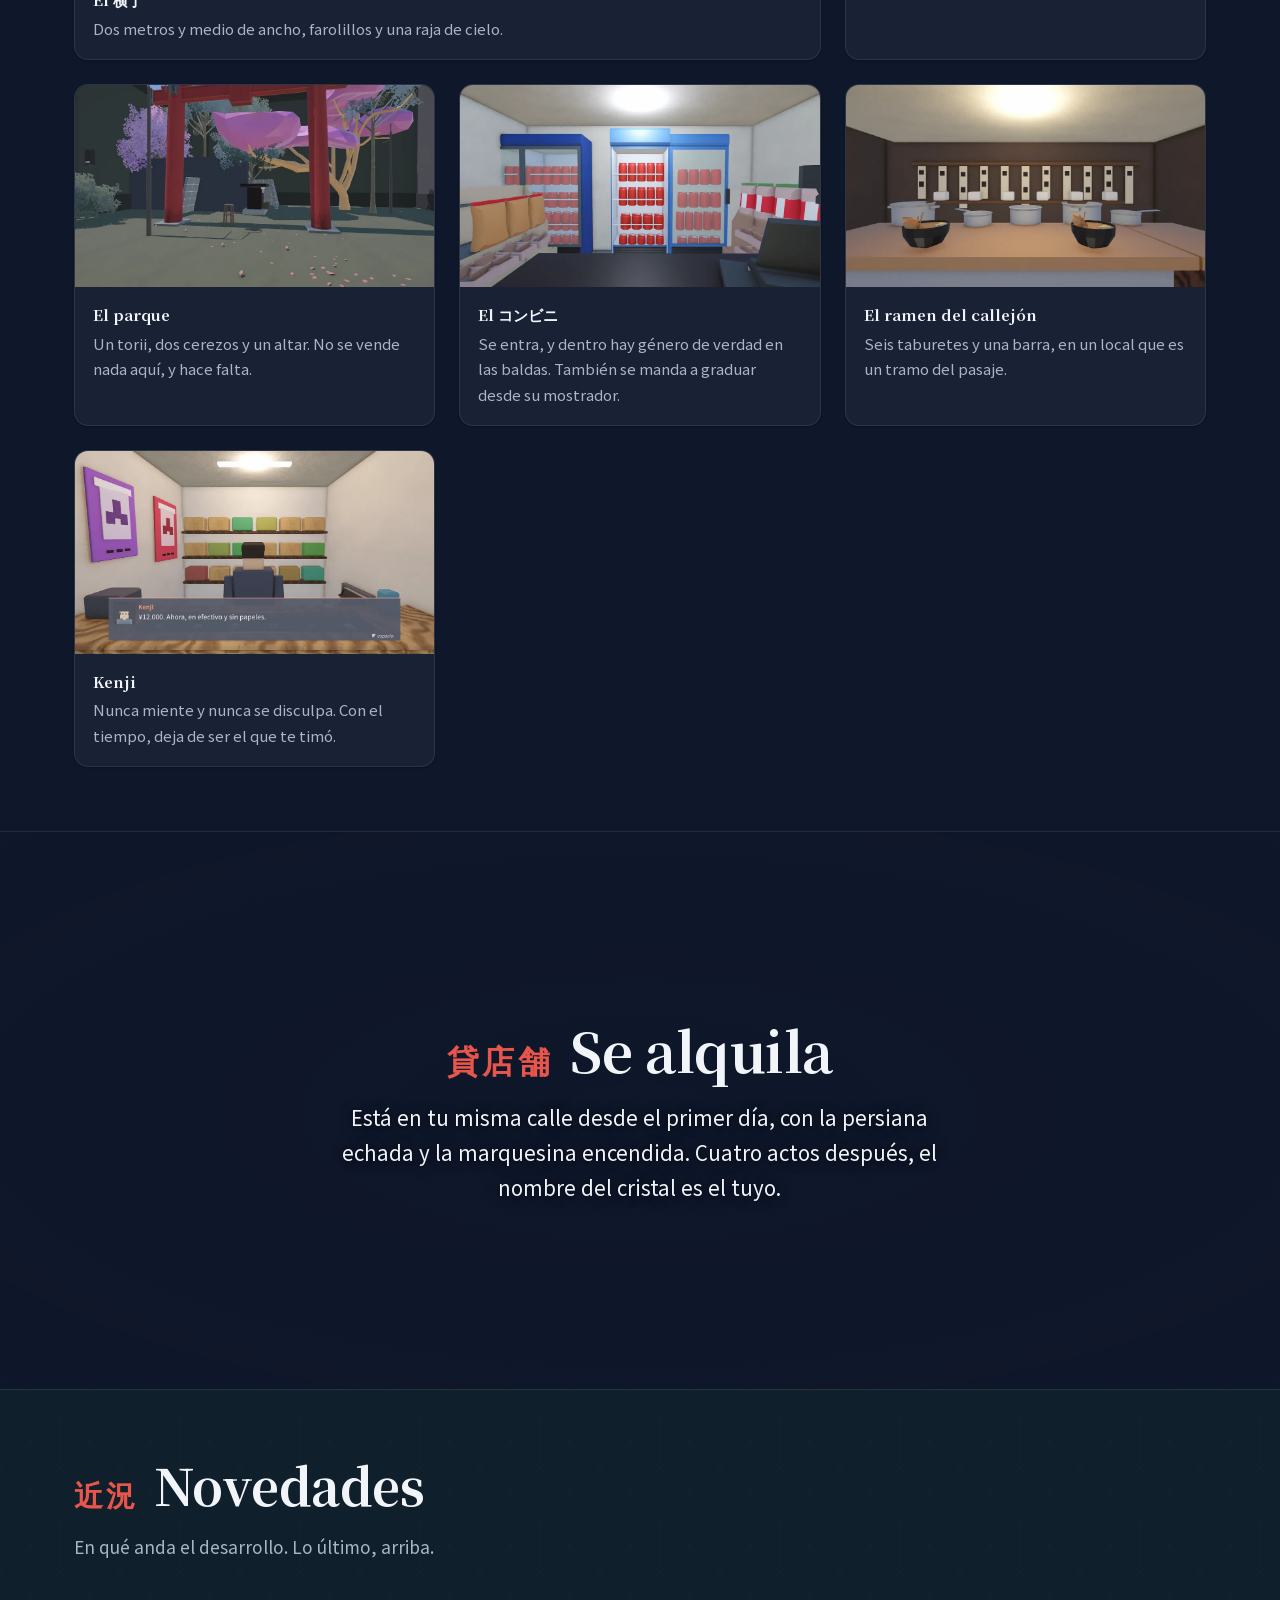
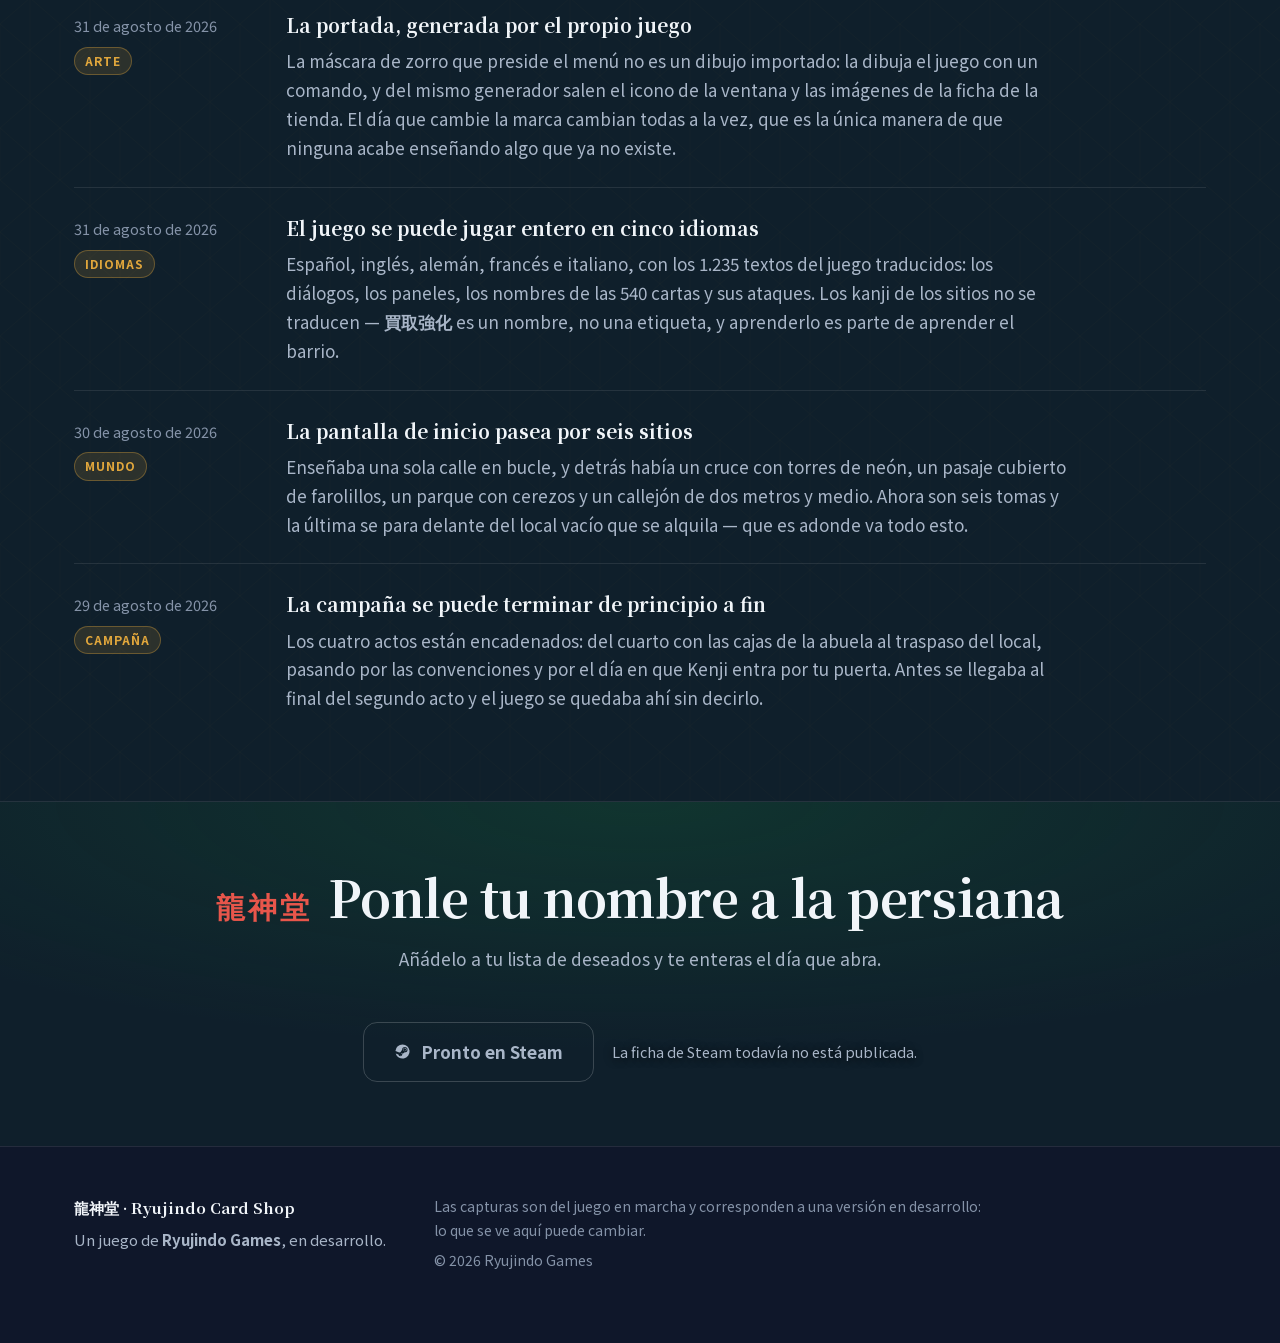
==== commit a658cb70: "La barra deja de ser de 2010: píldora flotante y un indicador que sabe dónde estás Lo anterior era e" ====
--- a/index.html
+++ b/index.html
@@ -22,7 +22,7 @@
 <meta name="twitter:card" content="summary_large_image">
 
 <link rel="stylesheet" href="css/fuentes.css?v=754a37">
-<link rel="stylesheet" href="css/estilo.css?v=3a0591">
+<link rel="stylesheet" href="css/estilo.css?v=4f8556">
 </head>
 
 <body>
@@ -35,9 +35,13 @@
       <span>Ryujindo<span class="resto"> Card Shop</span></span>
     </a>
     <nav>
-      <a href="#como-se-juega" class="oculta-movil">Cómo se juega</a>
-      <a href="#capturas" class="oculta-movil">Capturas</a>
-      <a href="#novedades">Novedades</a>
+      <div class="menu">
+        <span class="menu-indicador" aria-hidden="true"></span>
+        <a href="#como-se-juega">Cómo se juega</a>
+        <a href="#la-carta">La carta</a>
+        <a href="#capturas">Capturas</a>
+        <a href="#novedades">Novedades</a>
+      </div>
       <a class="boton boton-barra" data-steam aria-disabled="true">
         <svg viewBox="0 0 24 24" fill="currentColor" aria-hidden="true"><path d="M12 2a10 10 0 0 0-9.96 9.2l5.36 2.2a2.8 2.8 0 0 1 1.6-.5h.15l2.38-3.44v-.05a3.77 3.77 0 1 1 3.77 3.77h-.09l-3.4 2.42v.12a2.83 2.83 0 0 1-5.6.55l-3.83-1.58A10 10 0 1 0 12 2Zm-4.3 15.16.88.37a2.13 2.13 0 1 0 1.24-2.85l.93.38a1.57 1.57 0 1 1-1.2 2.9Zm7.6-5.4a2.51 2.51 0 1 0 0-5.02 2.51 2.51 0 0 0 0 5.02Zm0-.63a1.89 1.89 0 1 1 0-3.77 1.89 1.89 0 0 1 0 3.77Z"/></svg><span data-steam-texto>Pronto en Steam</span>
       </a>
@@ -430,6 +434,6 @@
 </footer>
 
 <script src="js/novedades.js?v=c5e025"></script>
-<script src="js/web.js?v=f3e25b"></script>
+<script src="js/web.js?v=5b4071"></script>
 </body>
 </html>
--- a/css/estilo.css
+++ b/css/estilo.css
@@ -111,70 +111,6 @@
   margin: 0 auto;
   padding: 0 var(--e-lg);
 }
-
-/* ── Barra ───────────────────────────────────────────────────────────────── */
-
-.barra {
-  position: sticky;
-  top: 0;
-  z-index: 50;
-  background: rgba(15, 23, 42, .88);
-  backdrop-filter: blur(12px);
-  -webkit-backdrop-filter: blur(12px);
-  border-bottom: 1px solid var(--borde);
-}
-
-.barra .envoltorio {
-  display: flex;
-  align-items: center;
-  gap: 20px;
-  height: 64px;
-  /* Una barra que no cabe empuja el ancho del documento y desborda el resto de
-     la página tres pantallas más abajo, así que se acota aquí. */
-  overflow: hidden;
-}
-
-.barra-marca {
-  font-family: var(--titulo);
-  display: flex;
-  align-items: center;
-  gap: 10px;
-  font-weight: 700;
-  color: var(--tinta);
-  text-decoration: none;
-  white-space: nowrap;
-}
-
-.barra-marca img { width: 30px; height: 32px; }
-.barra-marca .kanji { color: var(--rojo); font-weight: 600; }
-
-.barra nav {
-  margin-left: auto;
-  display: flex;
-  align-items: center;
-  gap: 22px;
-  font-size: 15px;
-}
-
-.barra nav a { color: var(--tinta-suave); text-decoration: none; transition: color var(--paso) ease; }
-.barra nav a:hover { color: var(--tinta); }
-
-.idiomas {
-  display: flex;
-  gap: 6px;
-  border-left: 1px solid var(--borde);
-  padding-left: 20px;
-}
-
-.idiomas a {
-  color: var(--tinta-tenue);
-  text-decoration: none;
-  font-size: 14px;
-  letter-spacing: .06em;
-  text-transform: uppercase;
-}
-
-.idiomas a[aria-current="true"] { color: var(--tinta); font-weight: 700; }
 
 /* ── Hero ────────────────────────────────────────────────────────────────── */
 
@@ -886,65 +822,6 @@
    una barra igual a la de cualquier sitio.
    ═══════════════════════════════════════════════════════════════════════════ */
 
-/* ── La barra ────────────────────────────────────────────────────────────────
-   Sobre el hero va transparente y deja ver la ciudad; al bajar se cierra. Una
-   barra opaca desde el primer píxel recorta la imagen que la página viene a
-   enseñar, y eso es justo lo que se paga en la primera impresión.            */
-
-.barra {
-  background: transparent;
-  backdrop-filter: none;
-  -webkit-backdrop-filter: none;
-  border-bottom: 1px solid transparent;
-  transition: background var(--paso) ease, border-color var(--paso) ease,
-              backdrop-filter var(--paso) ease;
-}
-
-.barra.pegada {
-  background: rgba(15, 23, 42, .90);
-  backdrop-filter: blur(14px);
-  -webkit-backdrop-filter: blur(14px);
-  border-bottom-color: var(--borde);
-}
-
-/* El filo: un hilo de tinta y oro bajo la barra, del ancho de la página. No es
-   un adorno gratuito — es lo que la separa del mundo cuando va transparente. */
-.barra::after {
-  content: "";
-  position: absolute;
-  left: 0; right: 0; bottom: -1px;
-  height: 1px;
-  background: linear-gradient(90deg,
-    transparent, rgba(232,86,75,.5) 18%, rgba(224,166,60,.55) 50%,
-    rgba(232,86,75,.5) 82%, transparent);
-  opacity: 0;
-  transition: opacity var(--paso) ease;
-}
-
-.barra.pegada::after { opacity: 1; }
-
-.barra .envoltorio { position: relative; }
-
-/* Los enlaces se subrayan al pasar, y el subrayado crece del centro. */
-.barra nav > a {
-  position: relative;
-  padding: 4px 0;
-}
-
-.barra nav > a::after {
-  content: "";
-  position: absolute;
-  left: 50%; right: 50%; bottom: 0;
-  height: 1.5px;
-  background: var(--oro);
-  transition: left var(--paso) ease, right var(--paso) ease;
-}
-
-.barra nav > a:hover::after { left: 0; right: 0; }
-
-/* El botón de la barra, con el icono de Steam delante */
-.boton svg { width: 17px; height: 17px; flex: 0 0 auto; }
-.boton-barra svg { width: 15px; height: 15px; }
 
 /* ── Las cifras ──────────────────────────────────────────────────────────────
    Cada una con su kanji encima y su separador: cinco números sueltos entre dos
@@ -1004,3 +881,177 @@
   .cifra + .cifra::before { display: none; }
   .cifra { padding: var(--e-md) var(--e-sm); }
 }
+
+
+/* ═══════════════════════════════════════════════════════════════════════════
+   LA BARRA — cuarta pasada.
+
+   Lo anterior era el patrón de 2010: pegada al borde de lado a lado, marca a la
+   izquierda, enlaces a la derecha. Ahora es una **píldora que flota** sobre la
+   página, con desenfoque y sombra, y un **indicador que se desliza a la sección
+   que estás leyendo** — que es la diferencia entre una lista de enlaces y algo
+   que sabe dónde estás.
+   ═══════════════════════════════════════════════════════════════════════════ */
+
+.barra {
+  position: fixed;
+  top: 0; left: 0; right: 0;
+  z-index: 60;
+  padding: 14px 16px;
+  pointer-events: none;          /* el aire de alrededor no intercepta clics */
+  transition: padding var(--paso) ease;
+}
+
+.barra.pegada { padding-top: 10px; }
+
+.barra .envoltorio {
+  pointer-events: auto;
+  position: relative;
+  display: flex;
+  align-items: center;
+  gap: 18px;
+  height: 60px;
+  padding: 0 10px 0 16px;
+  max-width: 1120px;
+  border-radius: 18px;
+  border: 1px solid rgba(255,255,255,.10);
+  background: rgba(11, 17, 32, .58);
+  backdrop-filter: blur(16px) saturate(140%);
+  -webkit-backdrop-filter: blur(16px) saturate(140%);
+  box-shadow: 0 10px 34px rgba(0,0,0,.32);
+  transition: background var(--paso) ease, border-color var(--paso) ease,
+              box-shadow var(--paso) ease, transform var(--paso) ease;
+  overflow: visible;
+}
+
+.barra.pegada .envoltorio {
+  background: rgba(11, 17, 32, .86);
+  border-color: rgba(255,255,255,.14);
+  box-shadow: 0 14px 40px rgba(0,0,0,.46);
+}
+
+/* El hilo de tinta y oro, ahora por dentro del borde de la píldora */
+.barra .envoltorio::after {
+  content: "";
+  position: absolute;
+  left: 22px; right: 22px; bottom: -1px;
+  height: 1px;
+  border-radius: 1px;
+  background: linear-gradient(90deg,
+    transparent, rgba(232,86,75,.55) 22%, rgba(224,166,60,.65) 50%,
+    rgba(232,86,75,.55) 78%, transparent);
+  opacity: .75;
+}
+
+.barra-marca {
+  font-family: var(--titulo);
+  display: flex;
+  align-items: center;
+  gap: 10px;
+  font-weight: 700;
+  color: var(--tinta);
+  text-decoration: none;
+  white-space: nowrap;
+}
+
+.barra-marca img { width: 30px; height: 29px; }
+.barra-marca .kanji { color: var(--rojo); font-weight: 600; }
+
+/* ── Los enlaces, con la píldora que se desliza ──────────────────────────── */
+
+.barra nav {
+  margin-left: auto;
+  display: flex;
+  align-items: center;
+  gap: 8px;
+  font-size: 15px;
+}
+
+.menu {
+  position: relative;
+  display: flex;
+  align-items: center;
+  gap: 2px;
+}
+
+/* El indicador va DEBAJO de los enlaces y se mueve a la posición del que toca.
+   Es un solo elemento que se desplaza, no un fondo por enlace: así el
+   movimiento es continuo y se lee como «vas por aquí». */
+.menu-indicador {
+  position: absolute;
+  top: 50%;
+  left: 0;
+  height: 34px;
+  transform: translateY(-50%);
+  border-radius: 10px;
+  background: rgba(255,255,255,.09);
+  border: 1px solid rgba(255,255,255,.10);
+  transition: transform 320ms cubic-bezier(.22,.8,.3,1),
+              width 320ms cubic-bezier(.22,.8,.3,1),
+              opacity var(--paso) ease;
+  opacity: 0;
+  pointer-events: none;
+}
+
+.menu.tiene-donde .menu-indicador { opacity: 1; }
+
+.menu a {
+  position: relative;
+  z-index: 1;
+  padding: 7px 13px;
+  border-radius: 10px;
+  color: var(--tinta-suave);
+  text-decoration: none;
+  transition: color var(--paso) ease;
+}
+
+.menu a:hover { color: var(--tinta); }
+.menu a.aqui { color: var(--tinta); }
+
+.idiomas {
+  display: flex;
+  gap: 4px;
+  margin-left: 6px;
+  padding-left: 14px;
+  border-left: 1px solid rgba(255,255,255,.12);
+}
+
+.idiomas a {
+  color: var(--tinta-tenue);
+  text-decoration: none;
+  font-size: 13px;
+  letter-spacing: .06em;
+  text-transform: uppercase;
+  padding: 5px 6px;
+  border-radius: 7px;
+  transition: color var(--paso) ease, background var(--paso) ease;
+}
+
+.idiomas a:hover { color: var(--tinta); background: rgba(255,255,255,.07); }
+.idiomas a[aria-current="true"] { color: var(--tinta); font-weight: 700; }
+
+/* El botón de la barra, con su brillo de acento */
+.boton-barra {
+  padding: 9px 16px;
+  min-height: 40px;
+  font-size: 14.5px;
+  border-radius: 12px;
+}
+
+.boton svg { width: 17px; height: 17px; flex: 0 0 auto; }
+.boton-barra svg { width: 15px; height: 15px; }
+
+/* El hero empieza debajo de la píldora */
+.hero > .envoltorio { padding-top: 150px; }
+
+@media (max-width: 860px) {
+  .barra { padding: 10px 12px; }
+  .barra .envoltorio { height: 56px; gap: 12px; padding: 0 8px 0 12px; }
+  .menu { display: none; }              /* en la píldora no caben tres enlaces */
+  .barra-marca .kanji, .barra-marca .resto { display: none; }
+  .hero > .envoltorio { padding-top: 118px; }
+}
+
+@media (prefers-reduced-motion: reduce) {
+  .menu-indicador { transition: opacity var(--paso) ease; }
+}
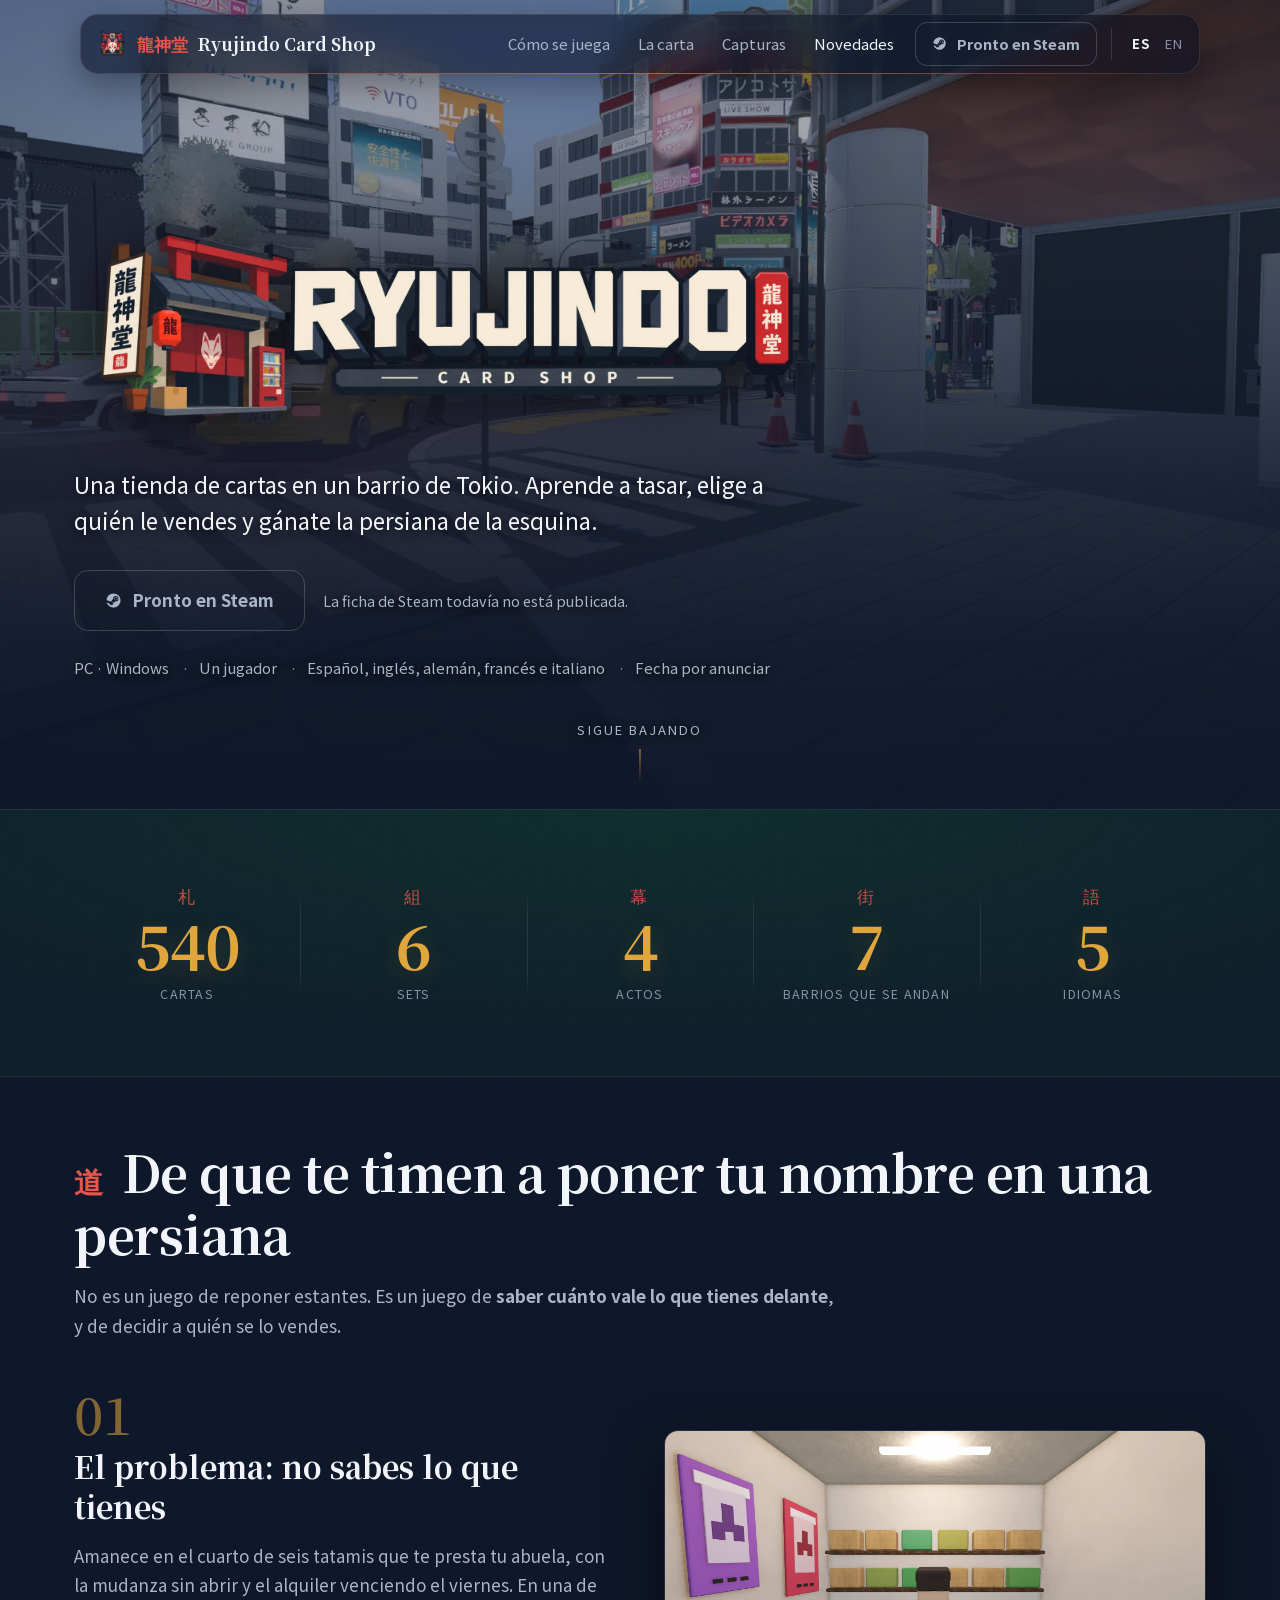
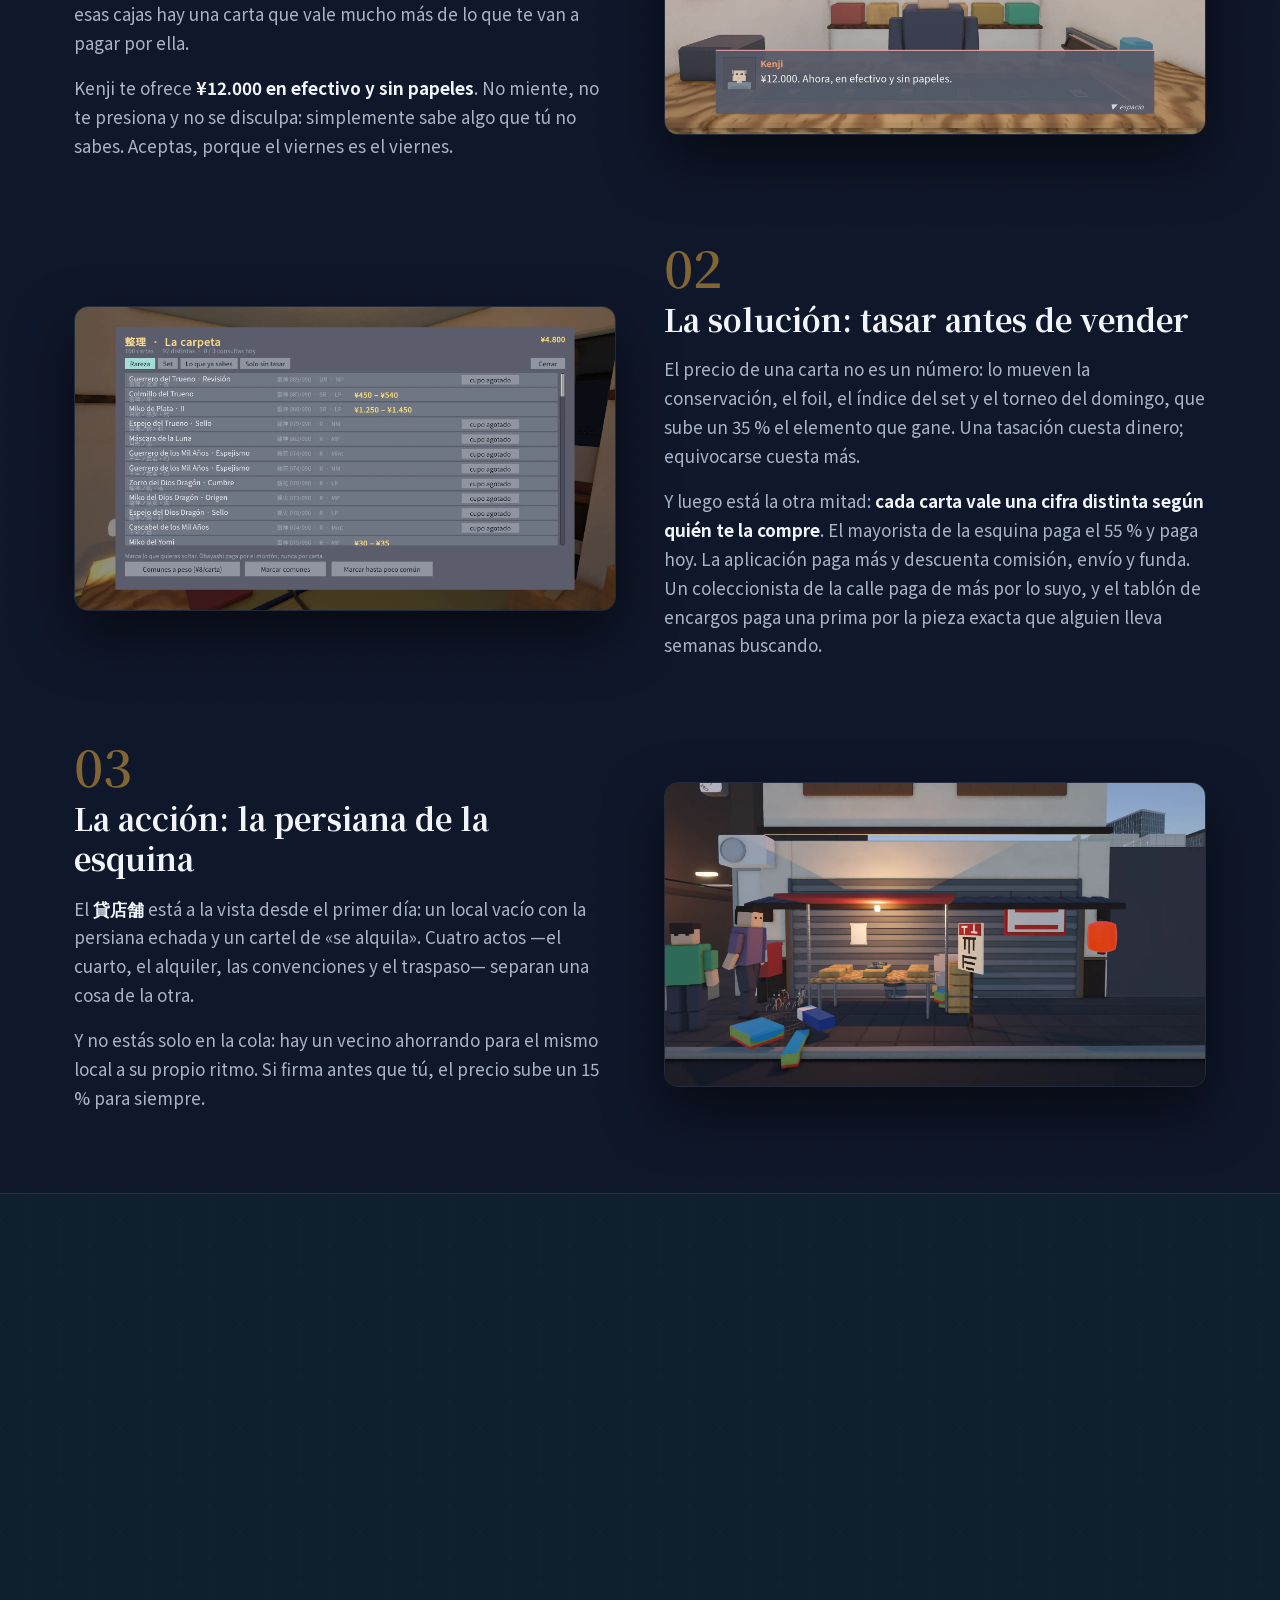
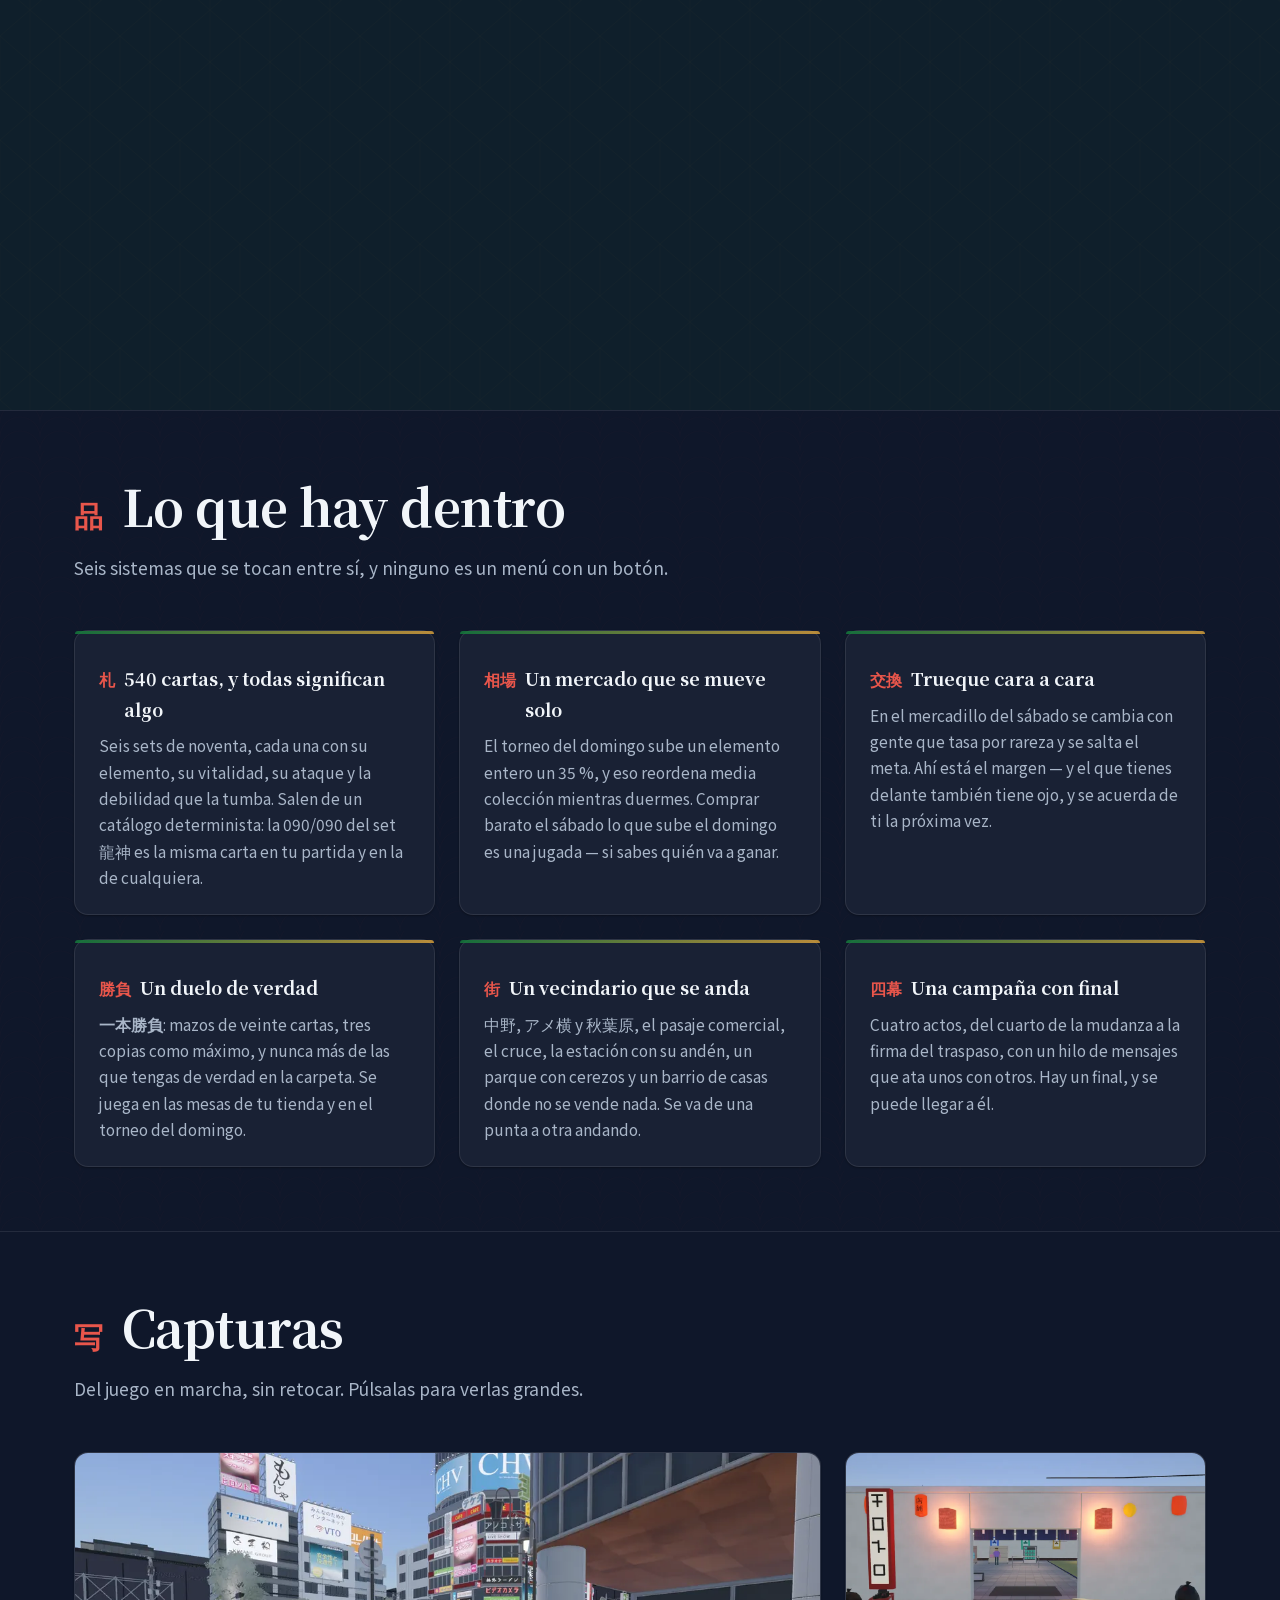
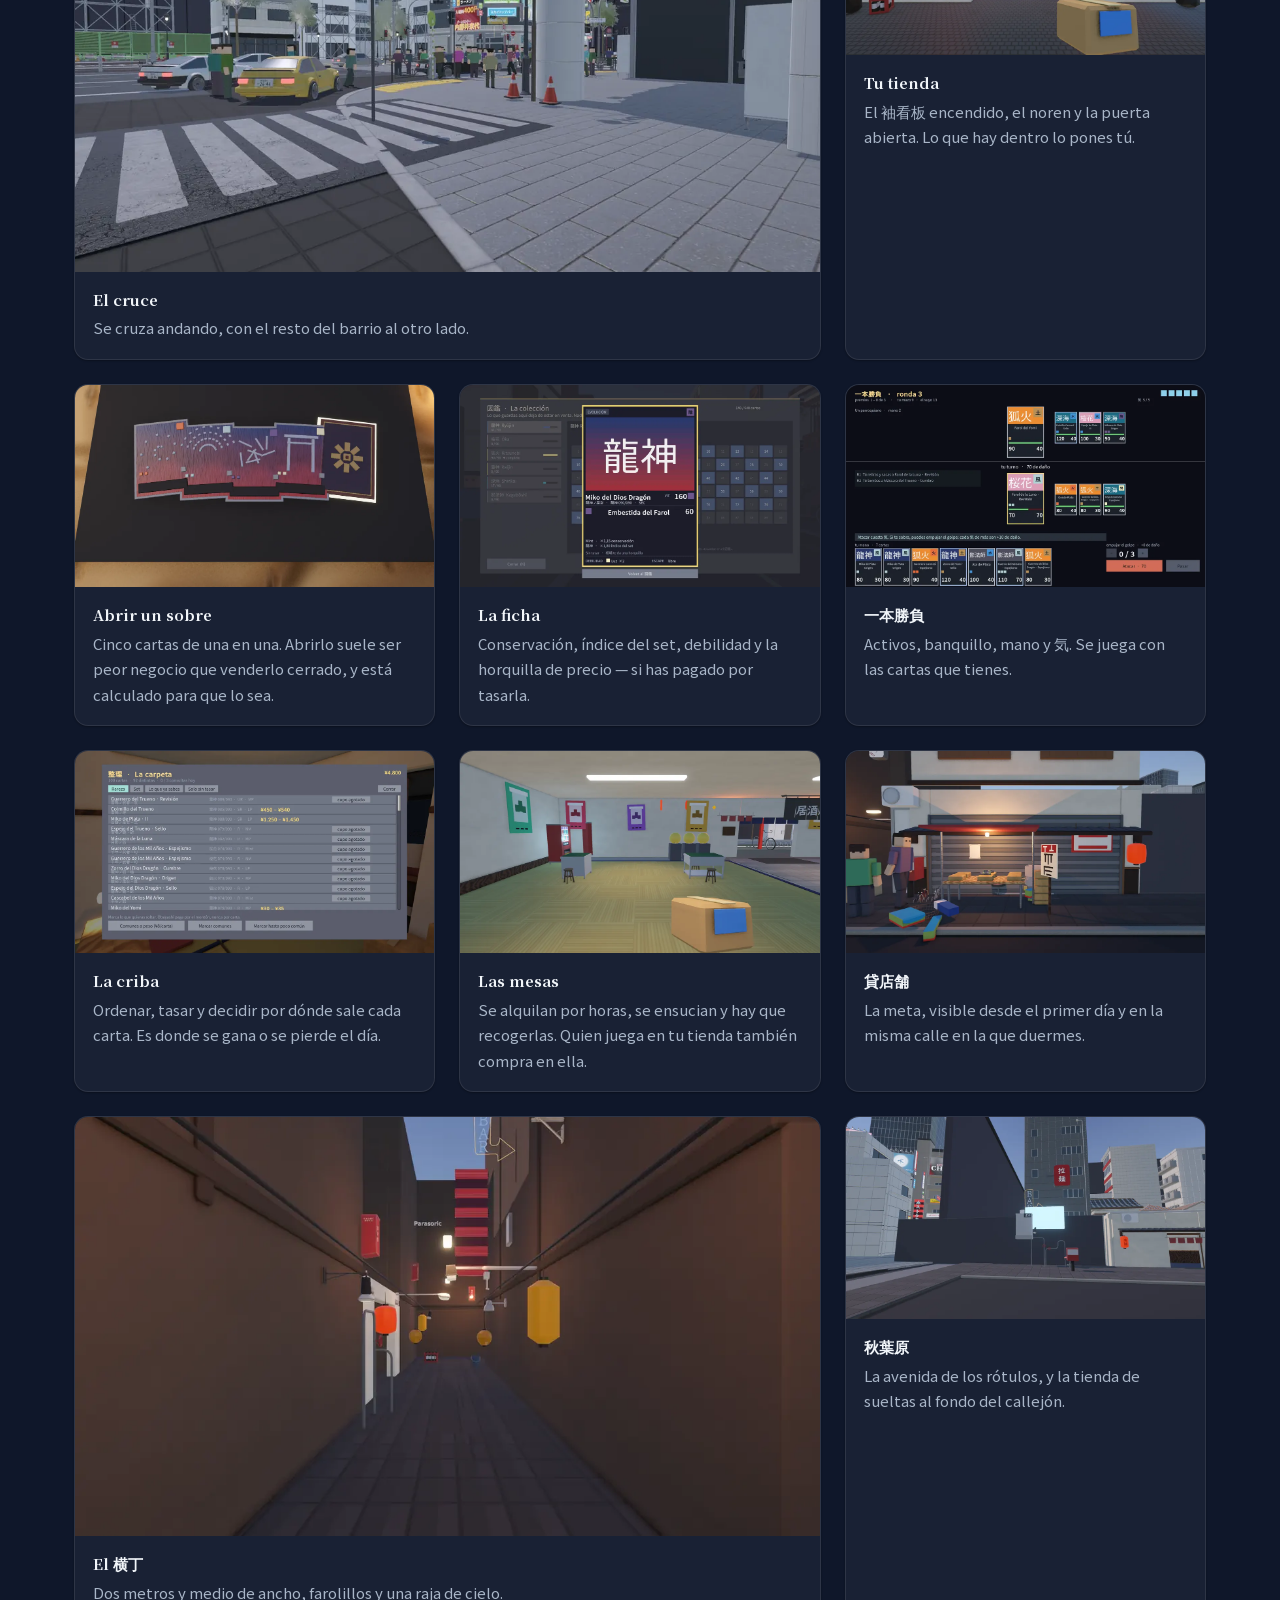
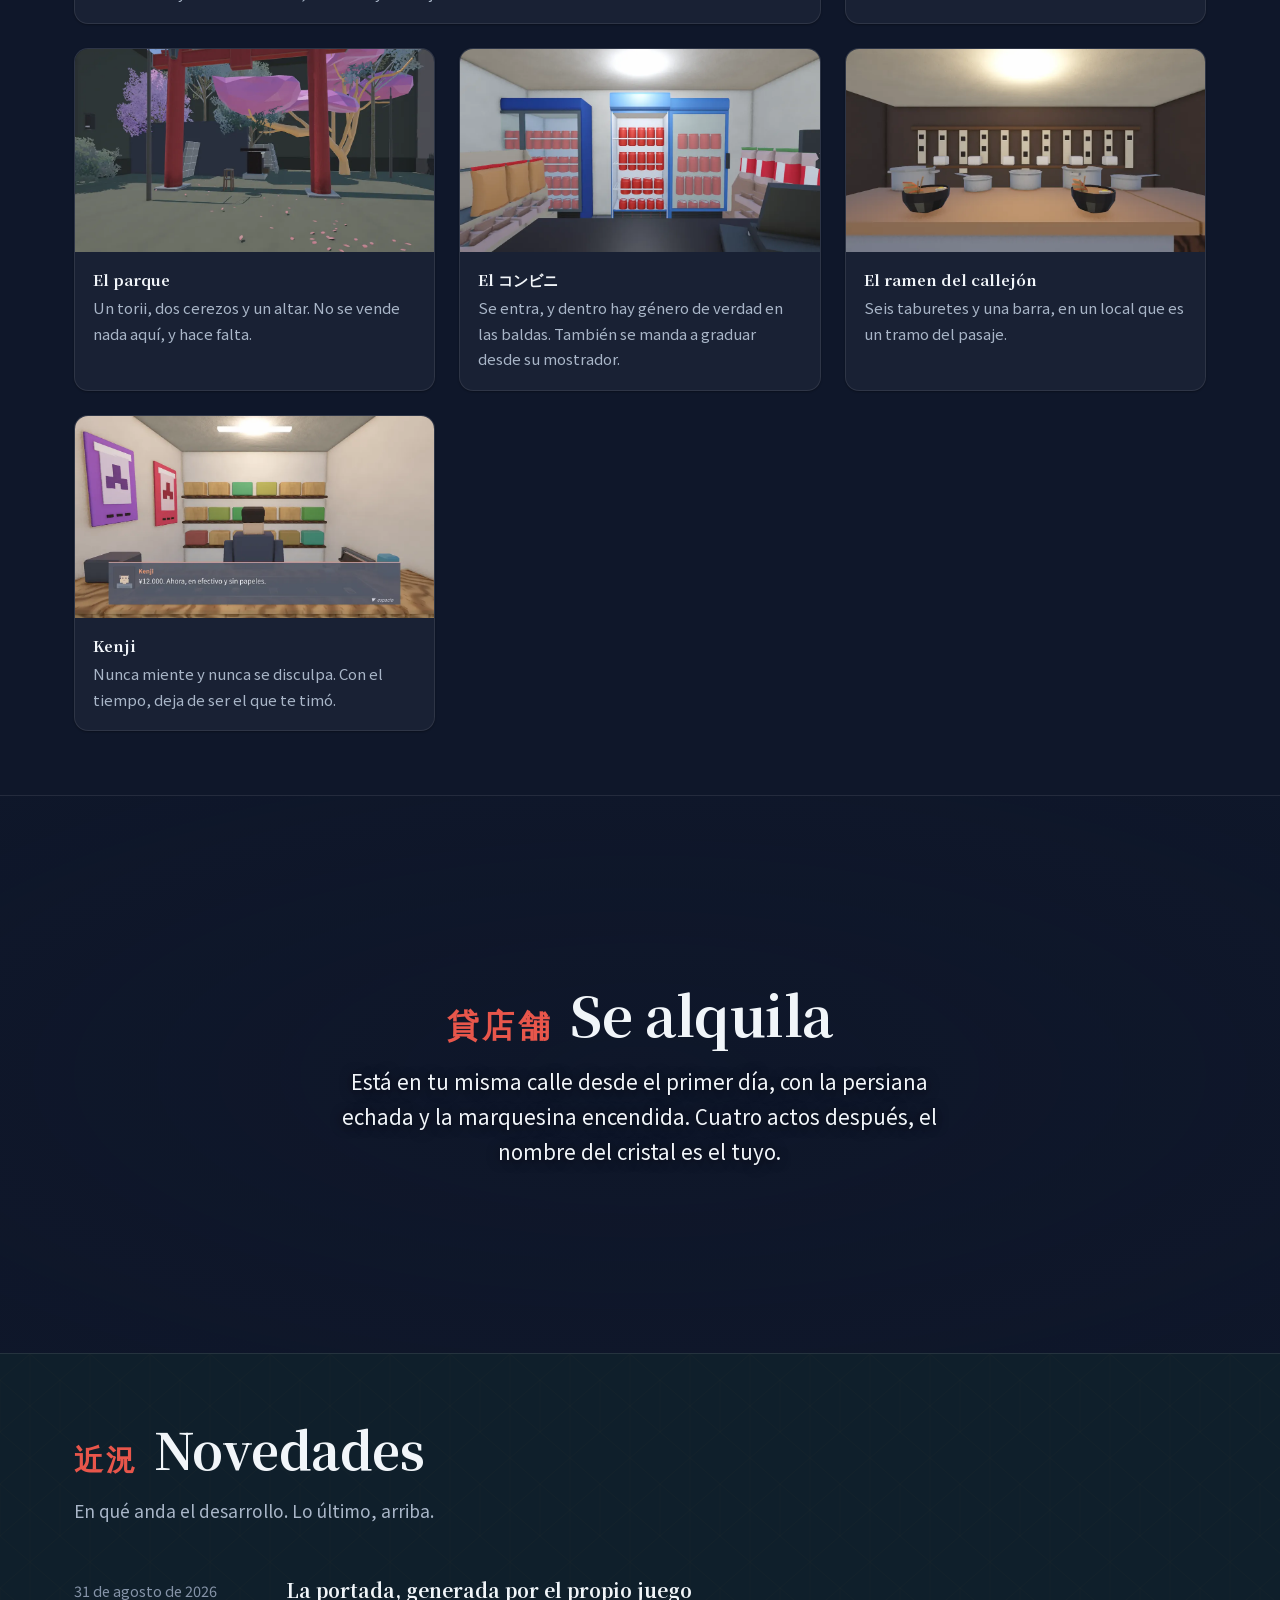
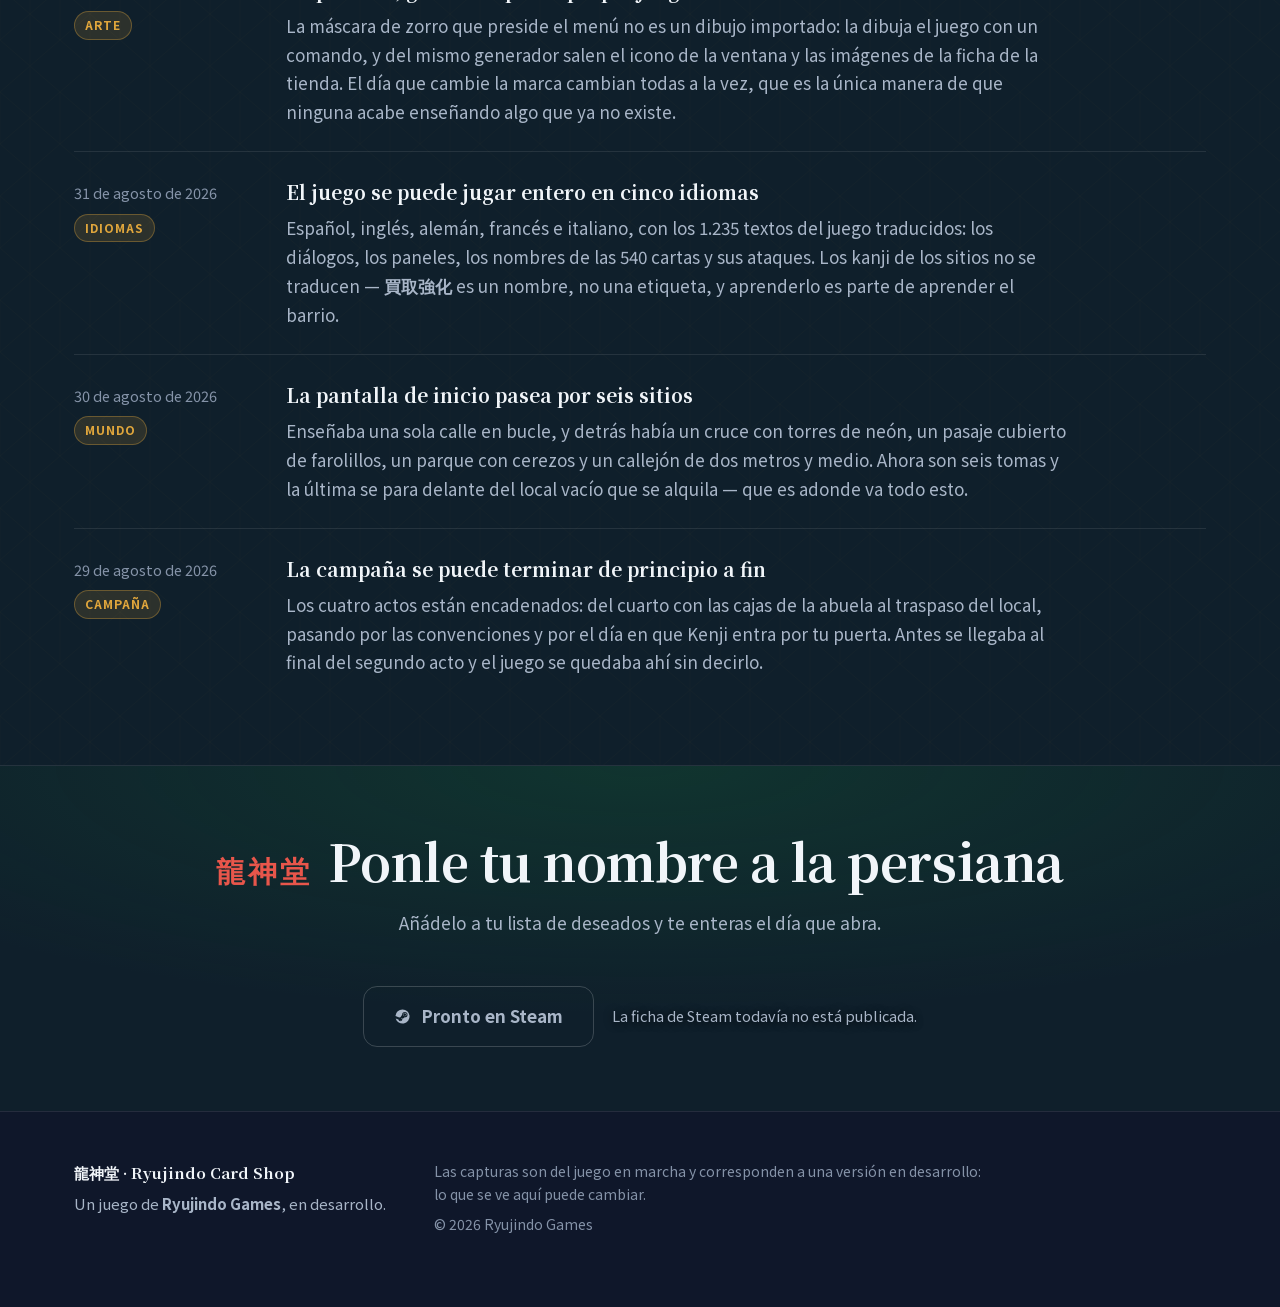
==== commit cd1a99e8: "El lema de la portada: qué es el juego, no qué tienes que aprender El anterior eran tres frases —«te" ====
--- a/index.html
+++ b/index.html
@@ -5,7 +5,7 @@
 <meta name="viewport" content="width=device-width, initial-scale=1">
 <title>Ryujindo Card Shop — simulador de tienda de cartas en Japón</title>
 
-<meta name="description" content="Heredas las cajas de tu abuela y un cuarto de seis tatamis. Aprende a tasar, elige por dónde vendes y llega a alquilar el local de la esquina. Simulador de tienda de cartas TCG ambientado en Japón.">
+<meta name="description" content="Simulador de tienda de cartas TCG en Japón. Tasa, criba y decide por dónde vendes cada carta hasta poder alquilar el local de la esquina.">
 
 <link rel="canonical" href="https://dentroytu.github.io/ryujindo/">
 <link rel="alternate" hreflang="es" href="https://dentroytu.github.io/ryujindo/">
@@ -15,7 +15,7 @@
 
 <meta property="og:type" content="website">
 <meta property="og:title" content="Ryujindo Card Shop">
-<meta property="og:description" content="Te compró la carta de tu abuela por una décima parte de lo que valía. Aprende lo suficiente para que no vuelva a pasar.">
+<meta property="og:description" content="Una tienda de cartas en un barrio de Tokio. Aprende a tasar, elige a quién le vendes y gánate la persiana de la esquina.">
 <meta property="og:image" content="https://dentroytu.github.io/ryujindo/img/og.jpg">
 <meta property="og:url" content="https://dentroytu.github.io/ryujindo/">
 <meta property="og:locale" content="es_ES">
@@ -68,9 +68,8 @@
     </h1>
 
     <p class="lema">
-      Te compró la carta de tu abuela por una décima parte de lo que valía.
-      No te engañó: no sabías lo que tenías. Aprende lo suficiente para que
-      no vuelva a pasar.
+      Una tienda de cartas en un barrio de Tokio. Aprende a tasar, elige a quién
+      le vendes y gánate la persiana de la esquina.
     </p>
 
     <div class="acciones">
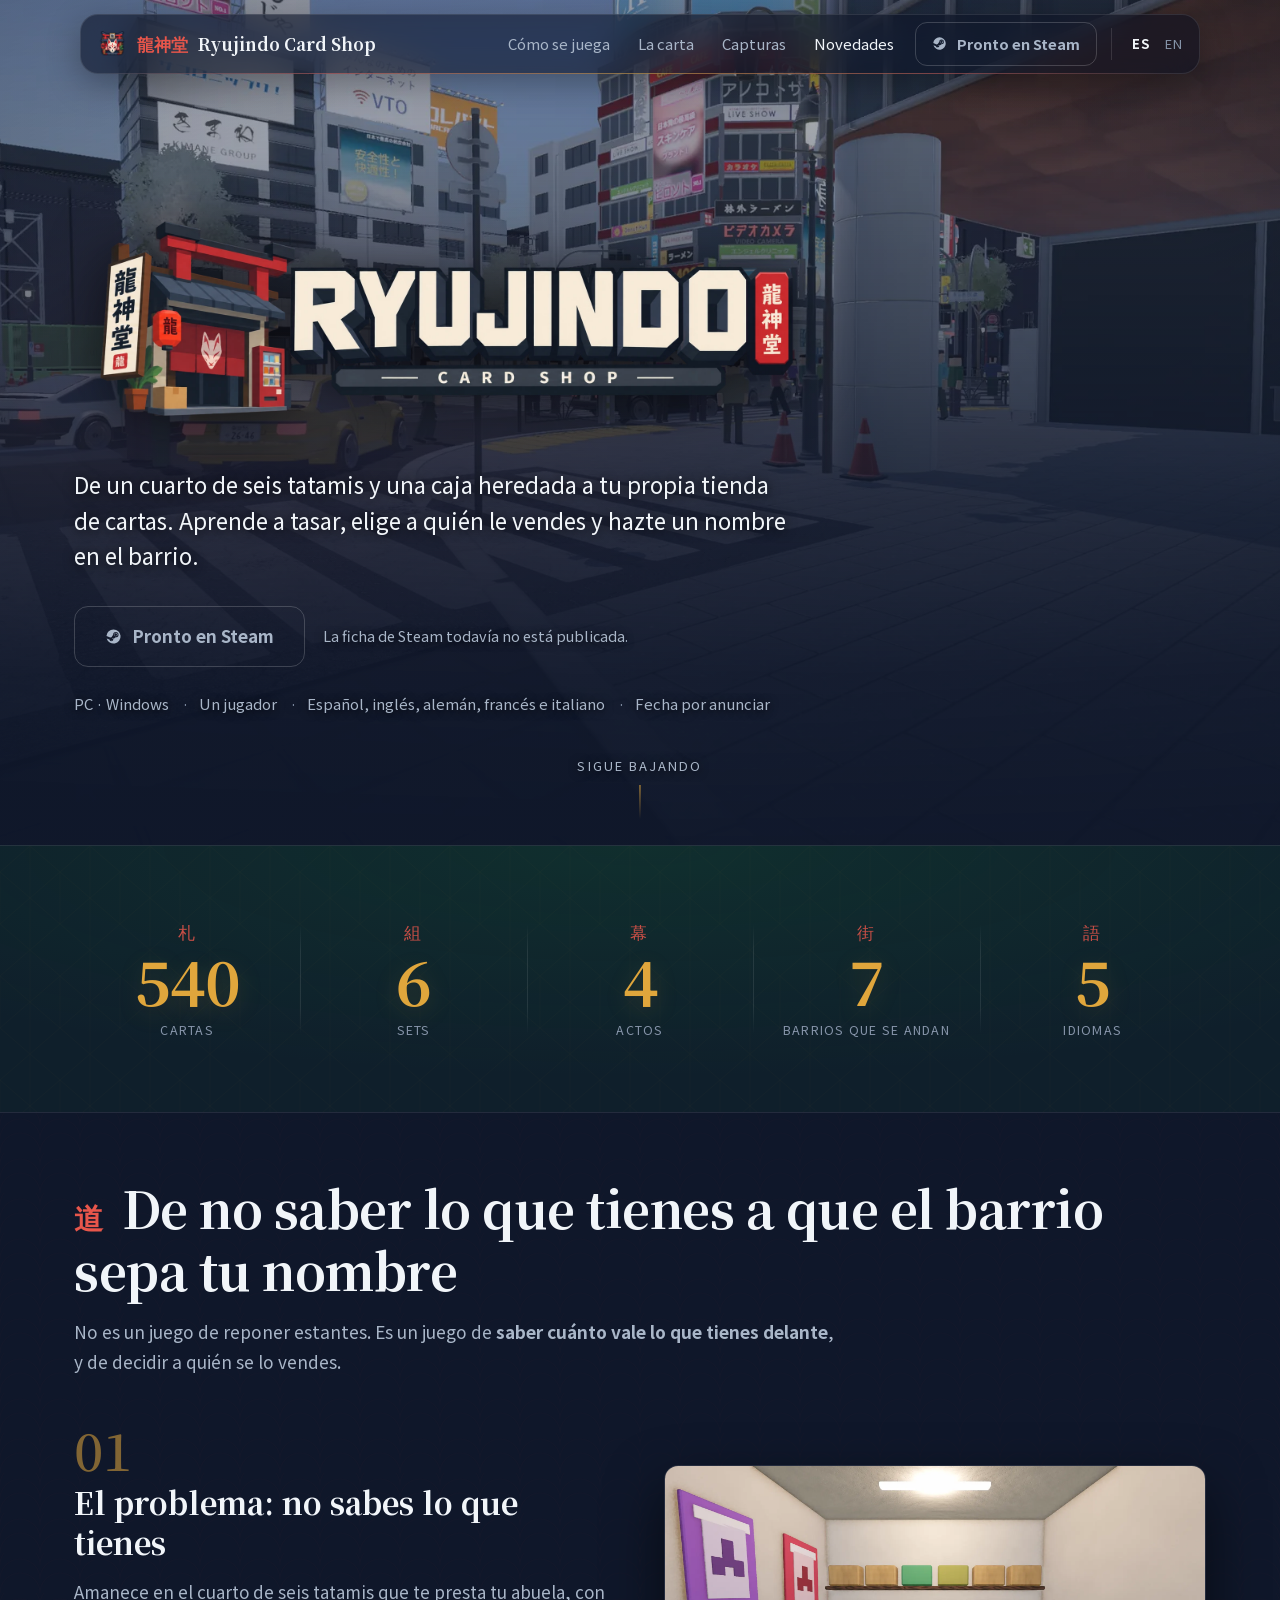
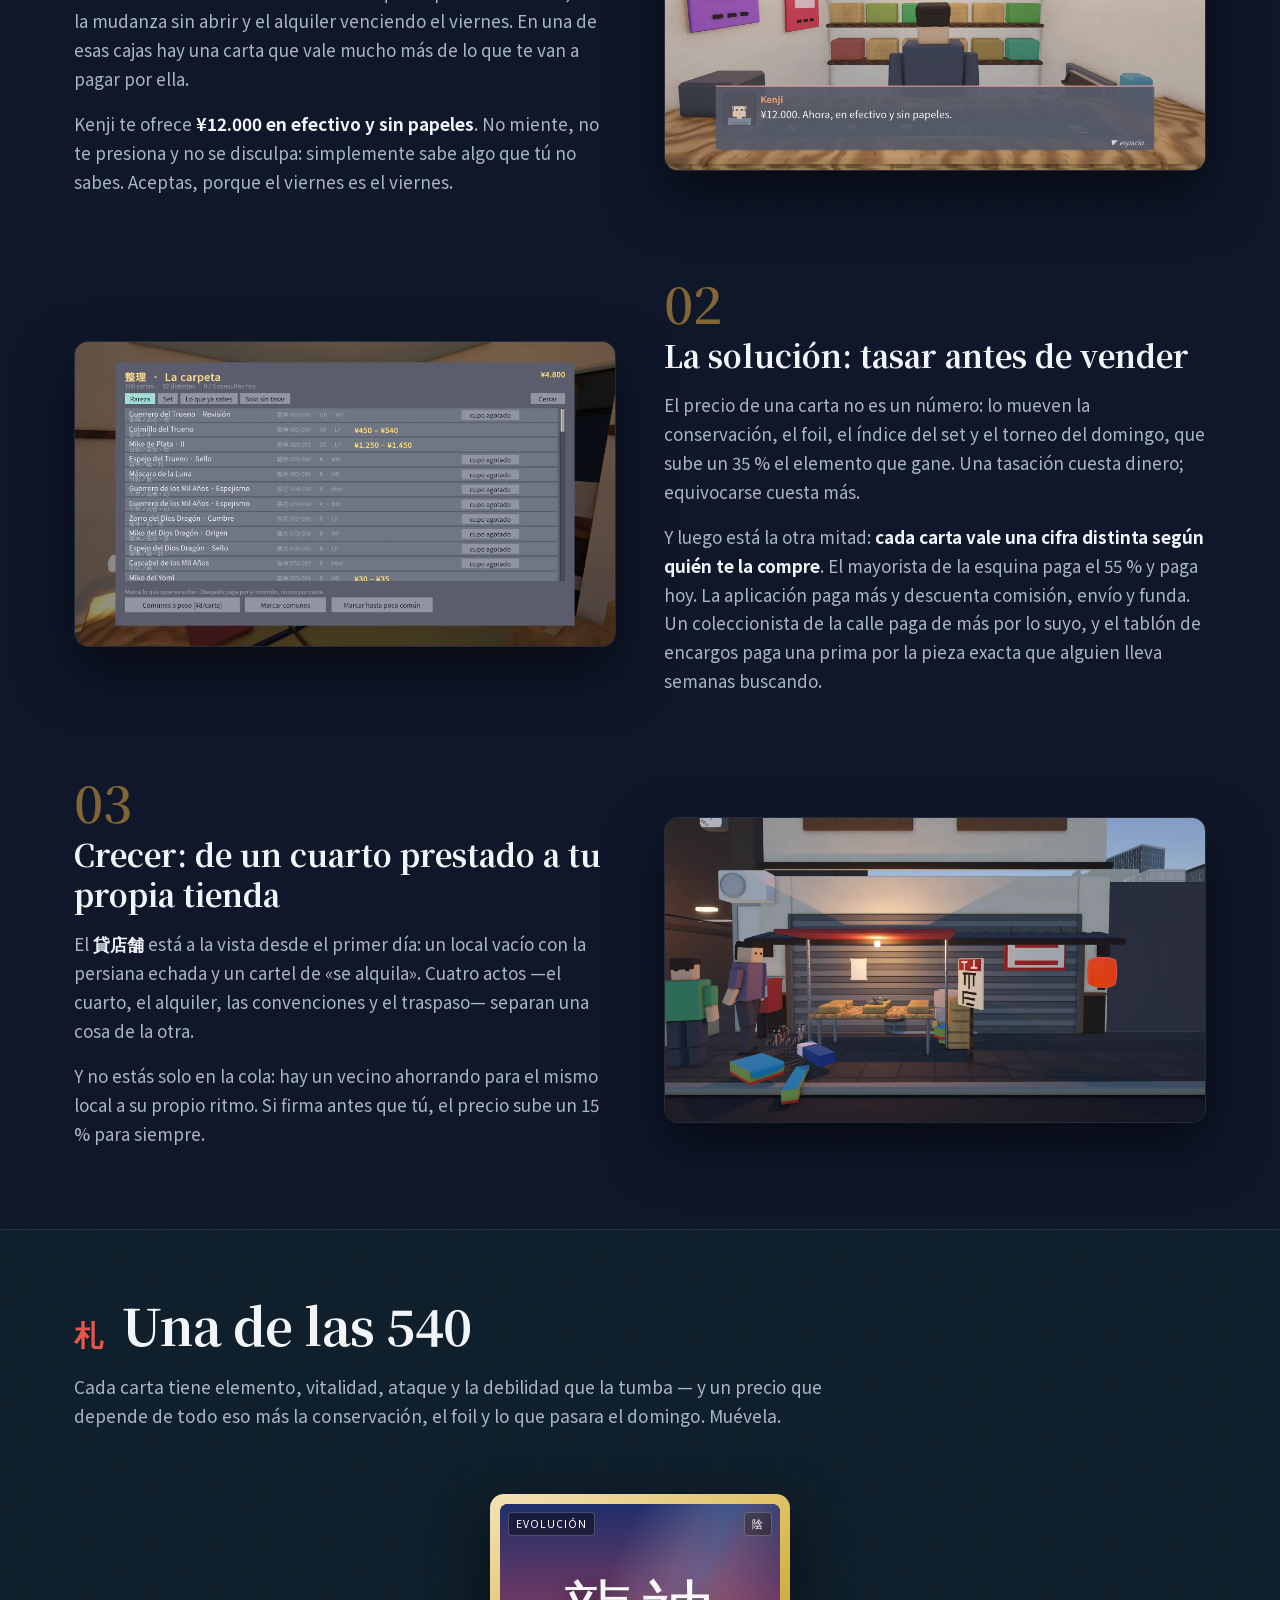
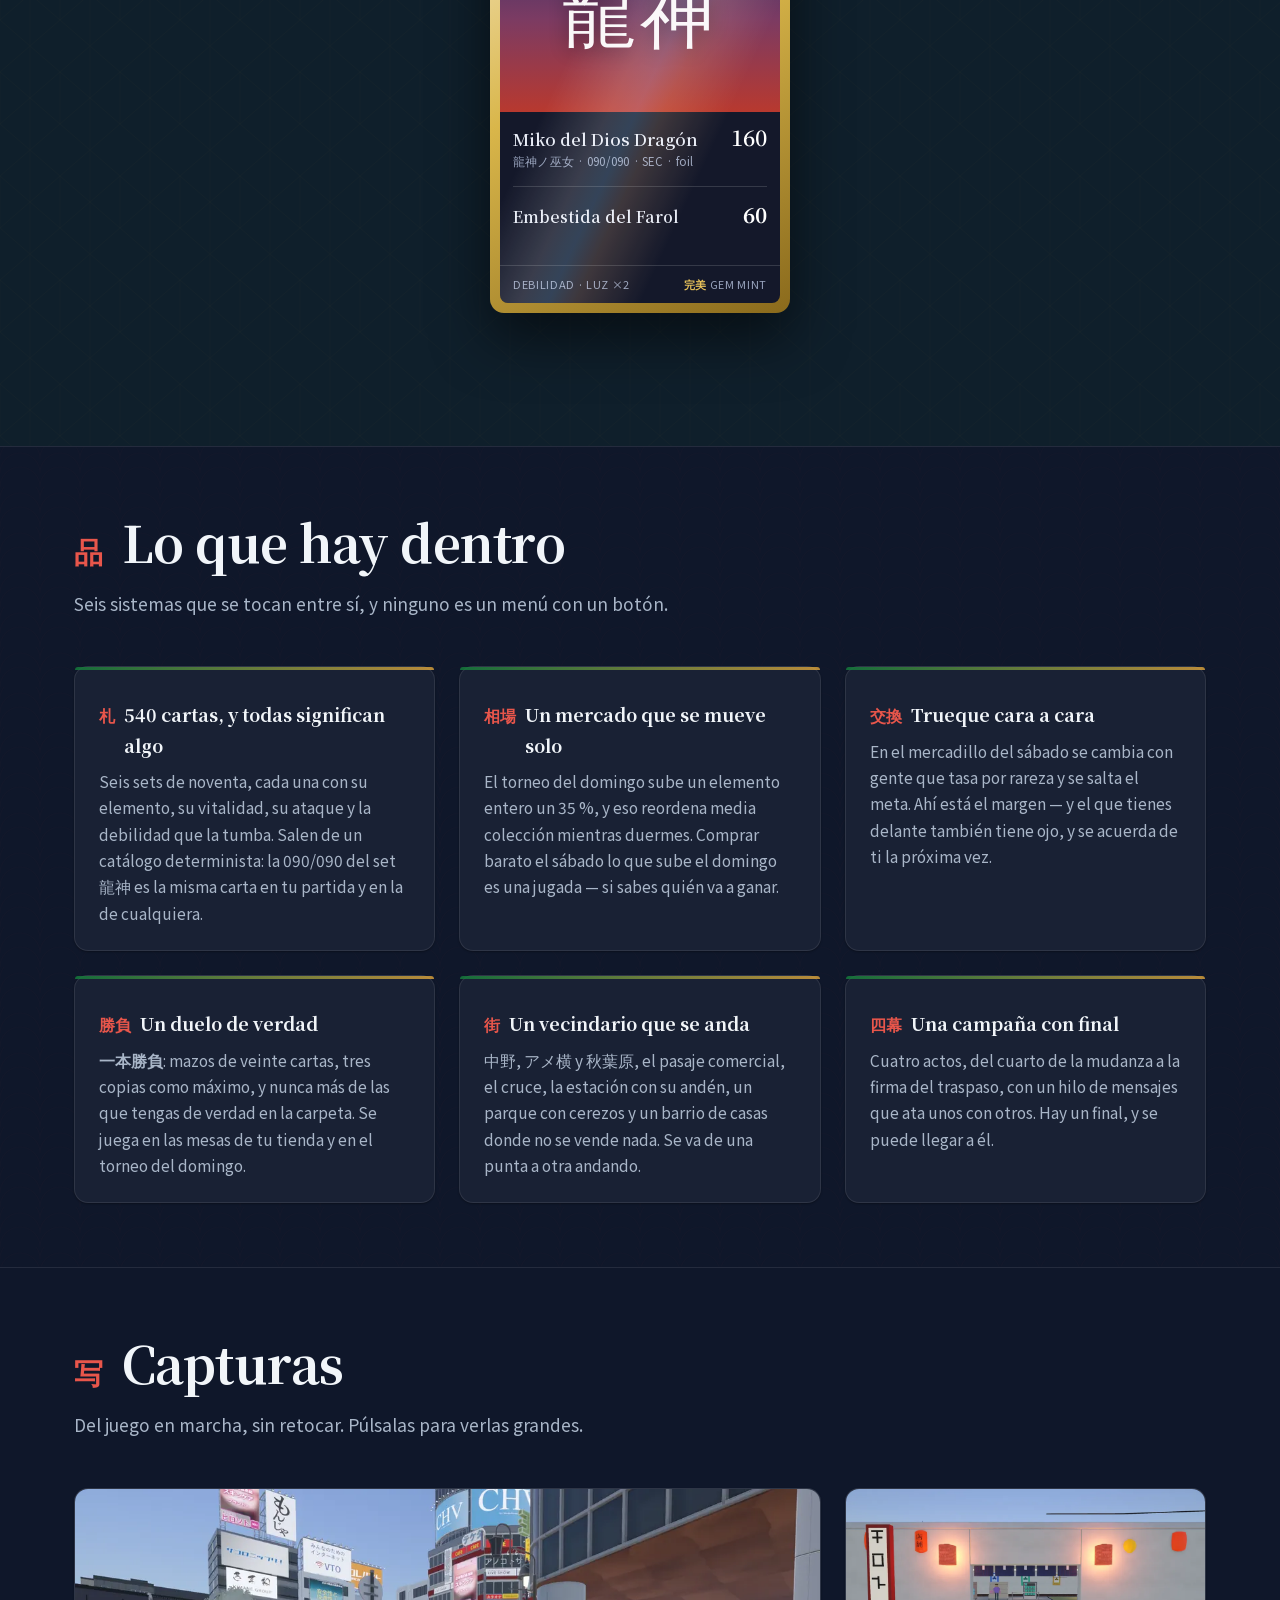
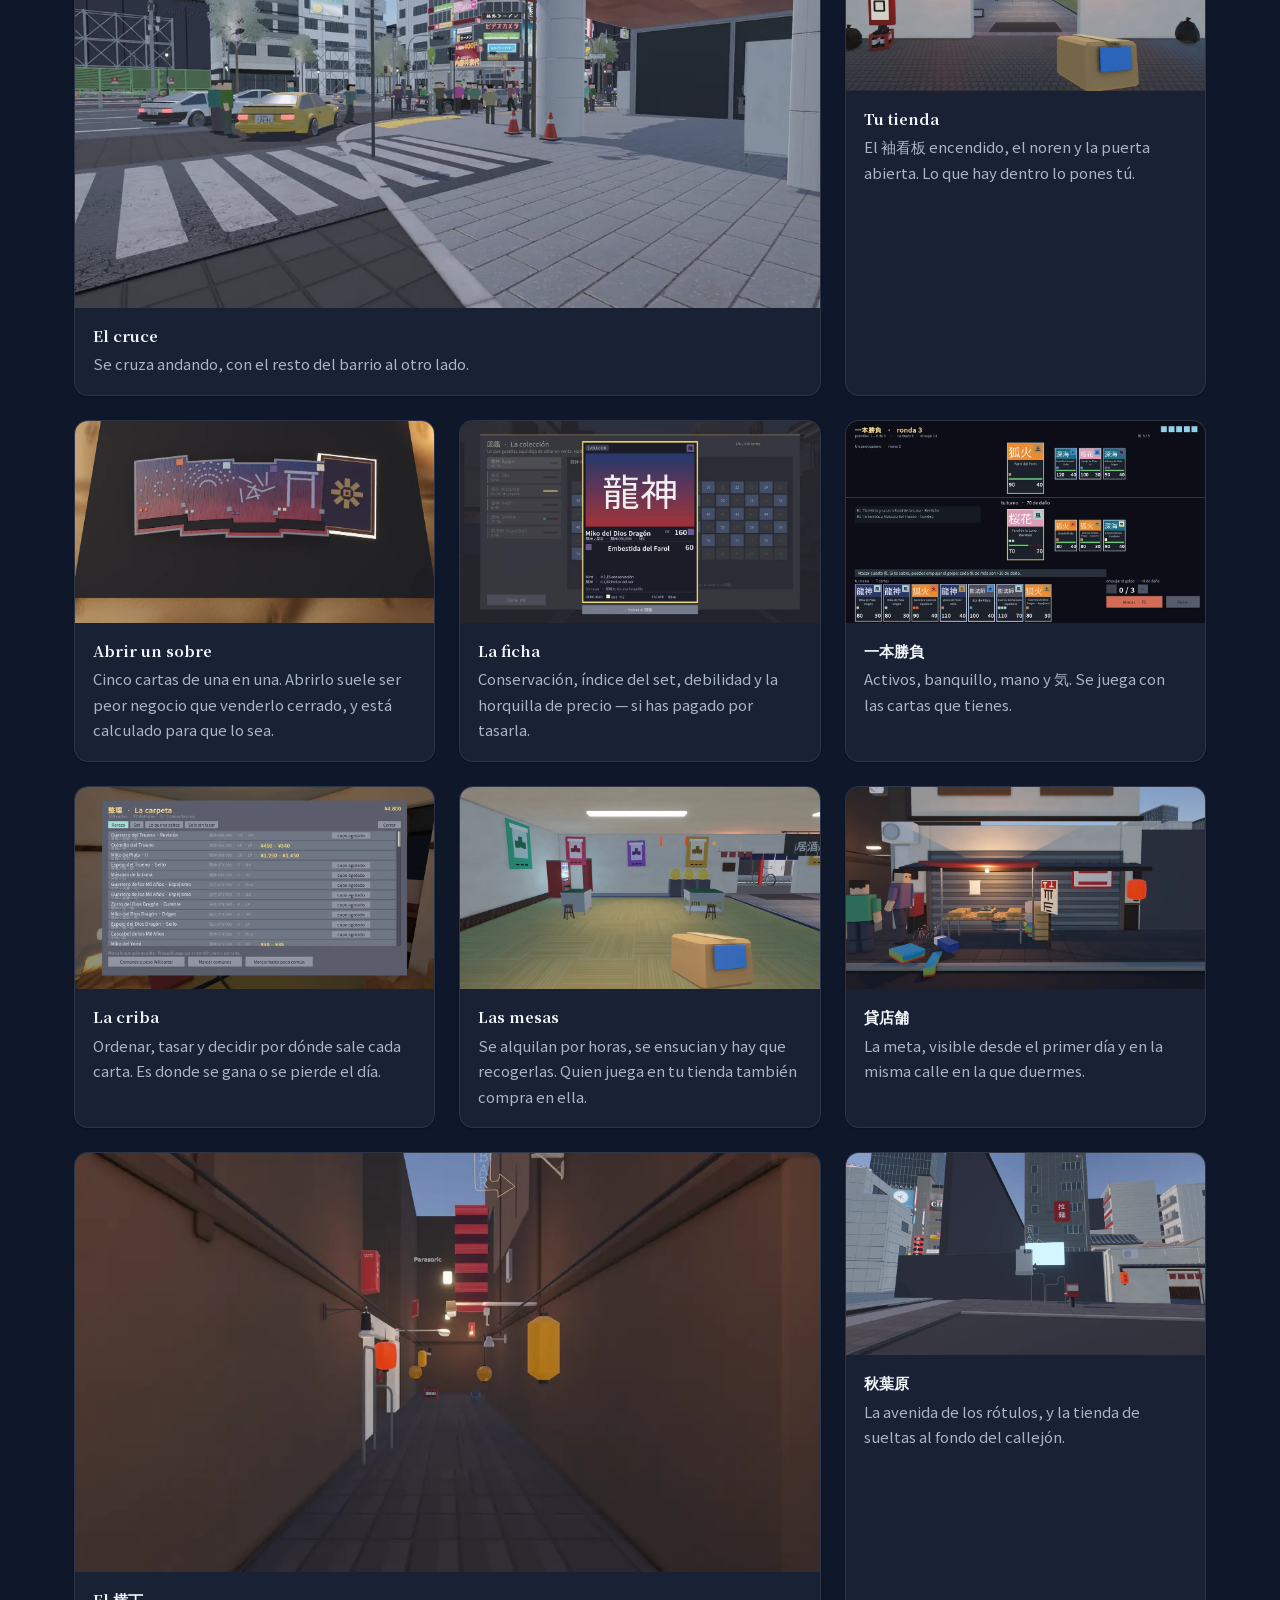
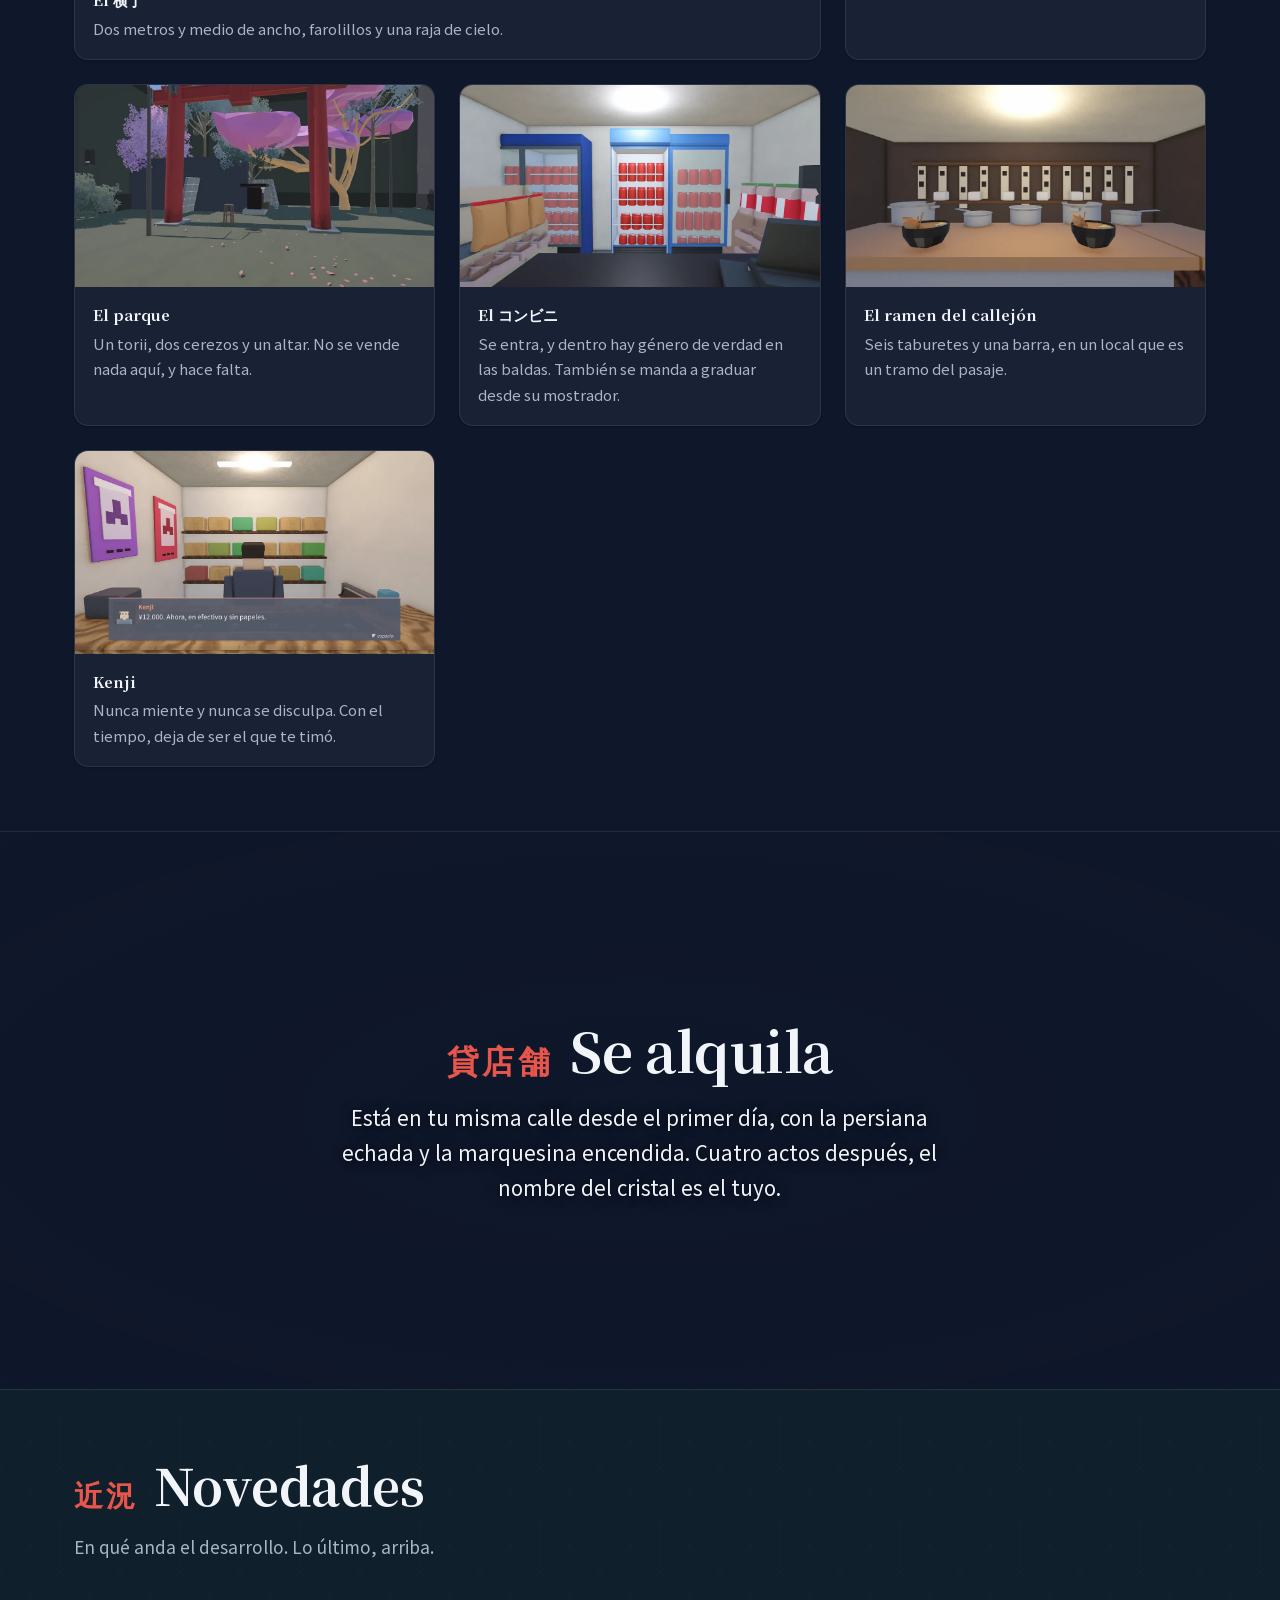
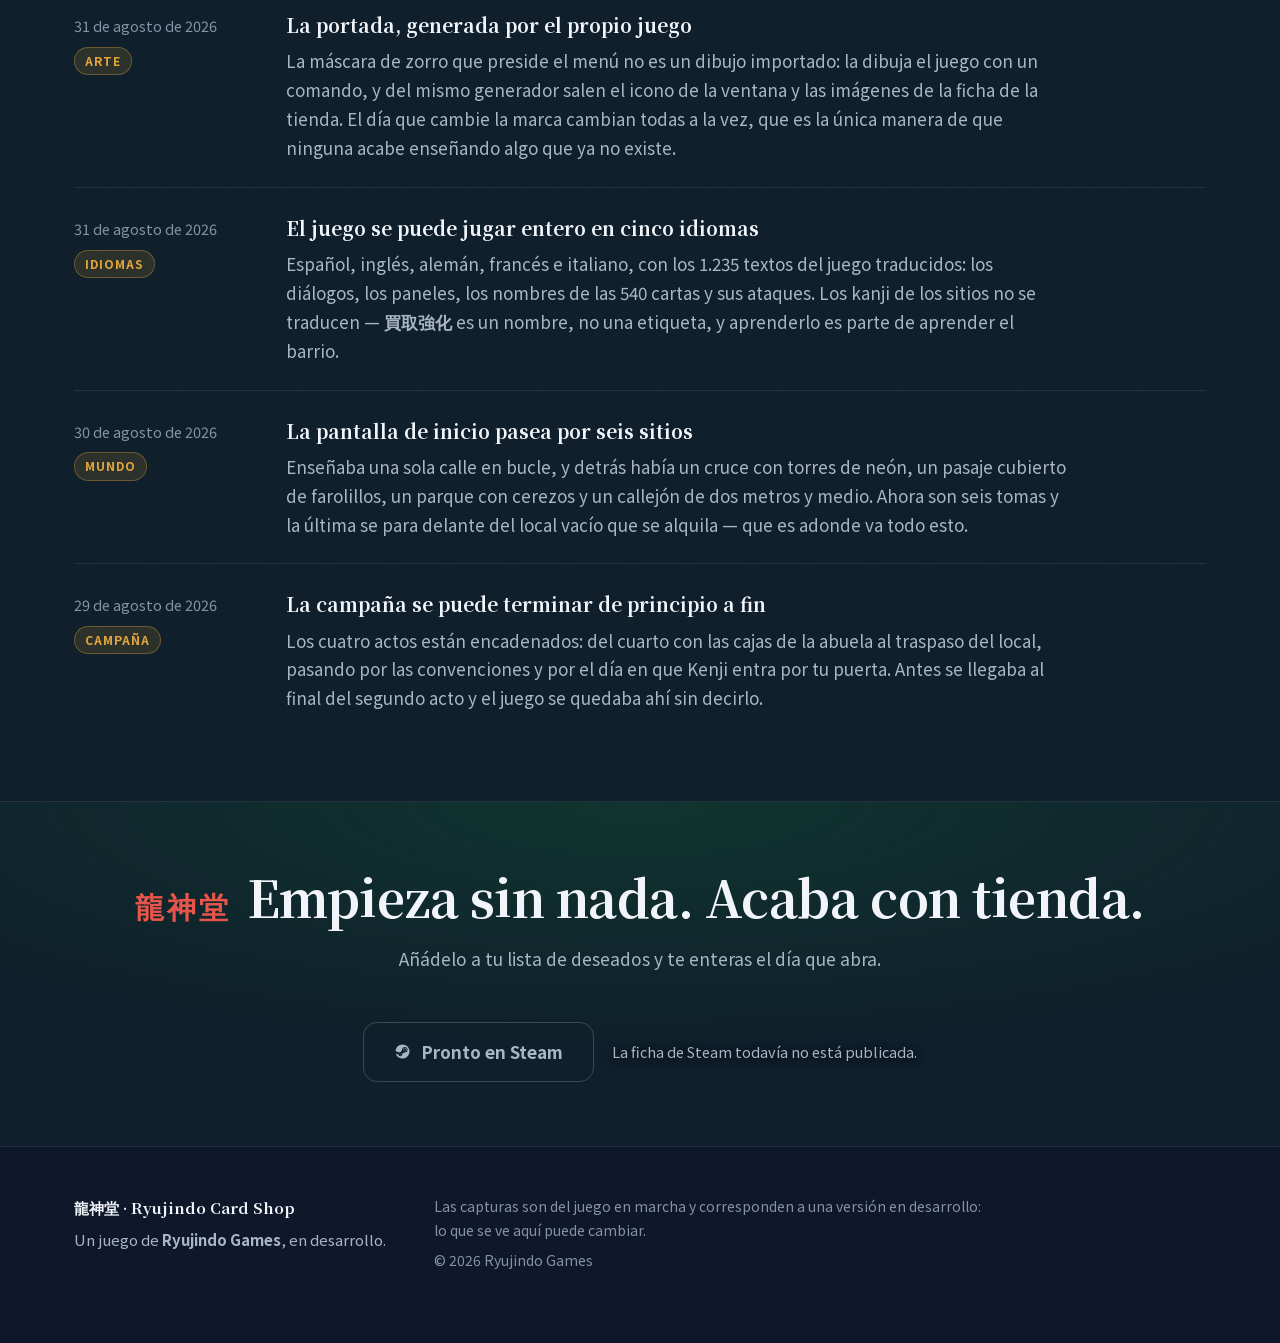
==== commit b7ebd434: "El arco de crecer desde cero, y fuera la persiana de los eslóganes Dos cosas del que mira: que el te" ====
--- a/index.html
+++ b/index.html
@@ -15,7 +15,7 @@
 
 <meta property="og:type" content="website">
 <meta property="og:title" content="Ryujindo Card Shop">
-<meta property="og:description" content="Una tienda de cartas en un barrio de Tokio. Aprende a tasar, elige a quién le vendes y gánate la persiana de la esquina.">
+<meta property="og:description" content="De un cuarto de seis tatamis y una caja heredada a tu propia tienda de cartas. Tasa, elige a quién le vendes y hazte un nombre en el barrio.">
 <meta property="og:image" content="https://dentroytu.github.io/ryujindo/img/og.jpg">
 <meta property="og:url" content="https://dentroytu.github.io/ryujindo/">
 <meta property="og:locale" content="es_ES">
@@ -68,8 +68,9 @@
     </h1>
 
     <p class="lema">
-      Una tienda de cartas en un barrio de Tokio. Aprende a tasar, elige a quién
-      le vendes y gánate la persiana de la esquina.
+      De un cuarto de seis tatamis y una caja heredada a tu propia tienda de
+      cartas. Aprende a tasar, elige a quién le vendes y hazte un nombre en el
+      barrio.
     </p>
 
     <div class="acciones">
@@ -105,7 +106,7 @@
 <section id="como-se-juega">
   <div class="textura tex-olas"></div>
   <div class="envoltorio">
-    <h2 class="revela"><span class="kanji">道</span>De que te timen a poner tu nombre en una persiana</h2>
+    <h2 class="revela"><span class="kanji">道</span>De no saber lo que tienes a que el barrio sepa tu nombre</h2>
     <p class="entradilla revela">
       No es un juego de reponer estantes. Es un juego de <strong>saber cuánto vale
       lo que tienes delante</strong>, y de decidir a quién se lo vendes.
@@ -161,7 +162,7 @@
       <article class="paso revela">
         <div>
           <span class="paso-num">03</span>
-          <h3>La acción: la persiana de la esquina</h3>
+          <h3>Crecer: de un cuarto prestado a tu propia tienda</h3>
           <p>
             El <strong>貸店舗</strong> está a la vista desde el primer día: un local
             vacío con la persiana echada y un cartel de «se alquila». Cuatro actos
@@ -401,7 +402,7 @@
 
 <section class="cierre">
   <div class="envoltorio">
-    <h2 class="revela"><span class="kanji">龍神堂</span>Ponle tu nombre a la persiana</h2>
+    <h2 class="revela"><span class="kanji">龍神堂</span>Empieza sin nada. Acaba con tienda.</h2>
     <p class="entradilla revela">
       Añádelo a tu lista de deseados y te enteras el día que abra.
     </p>
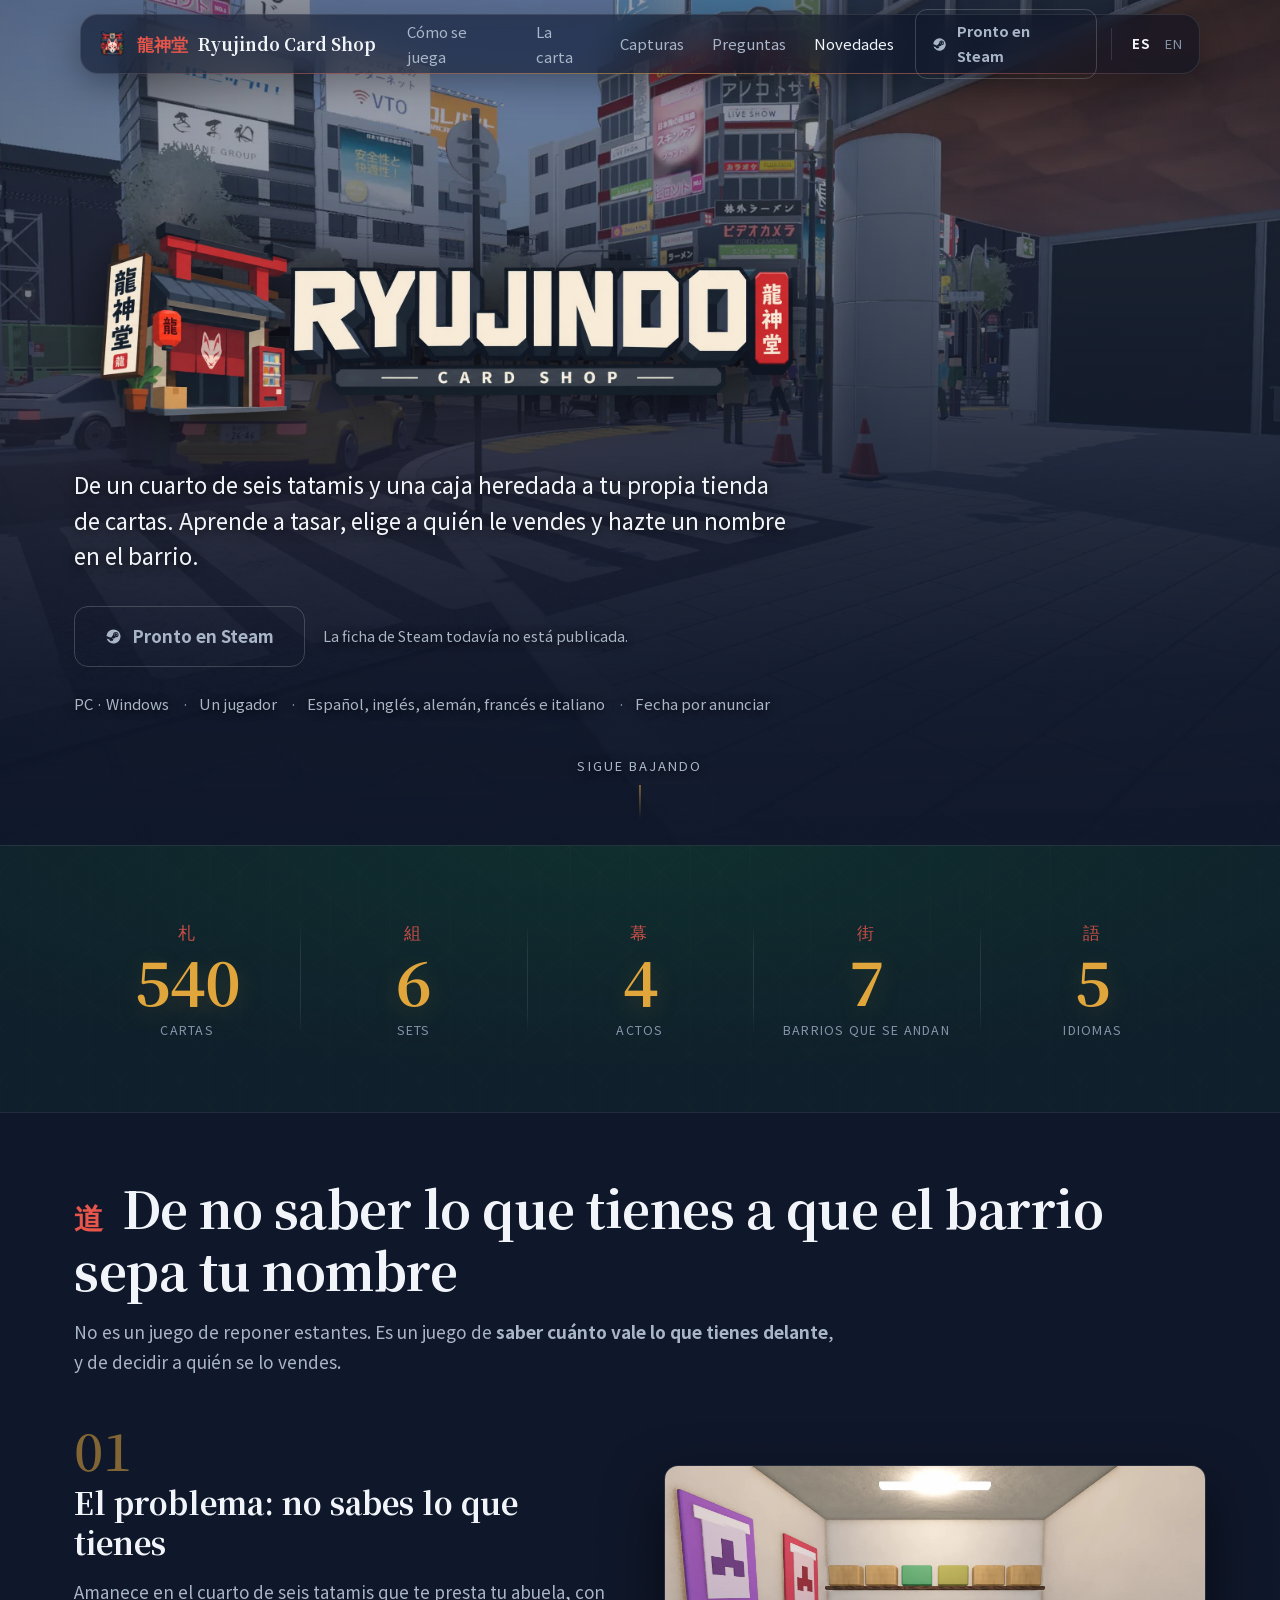
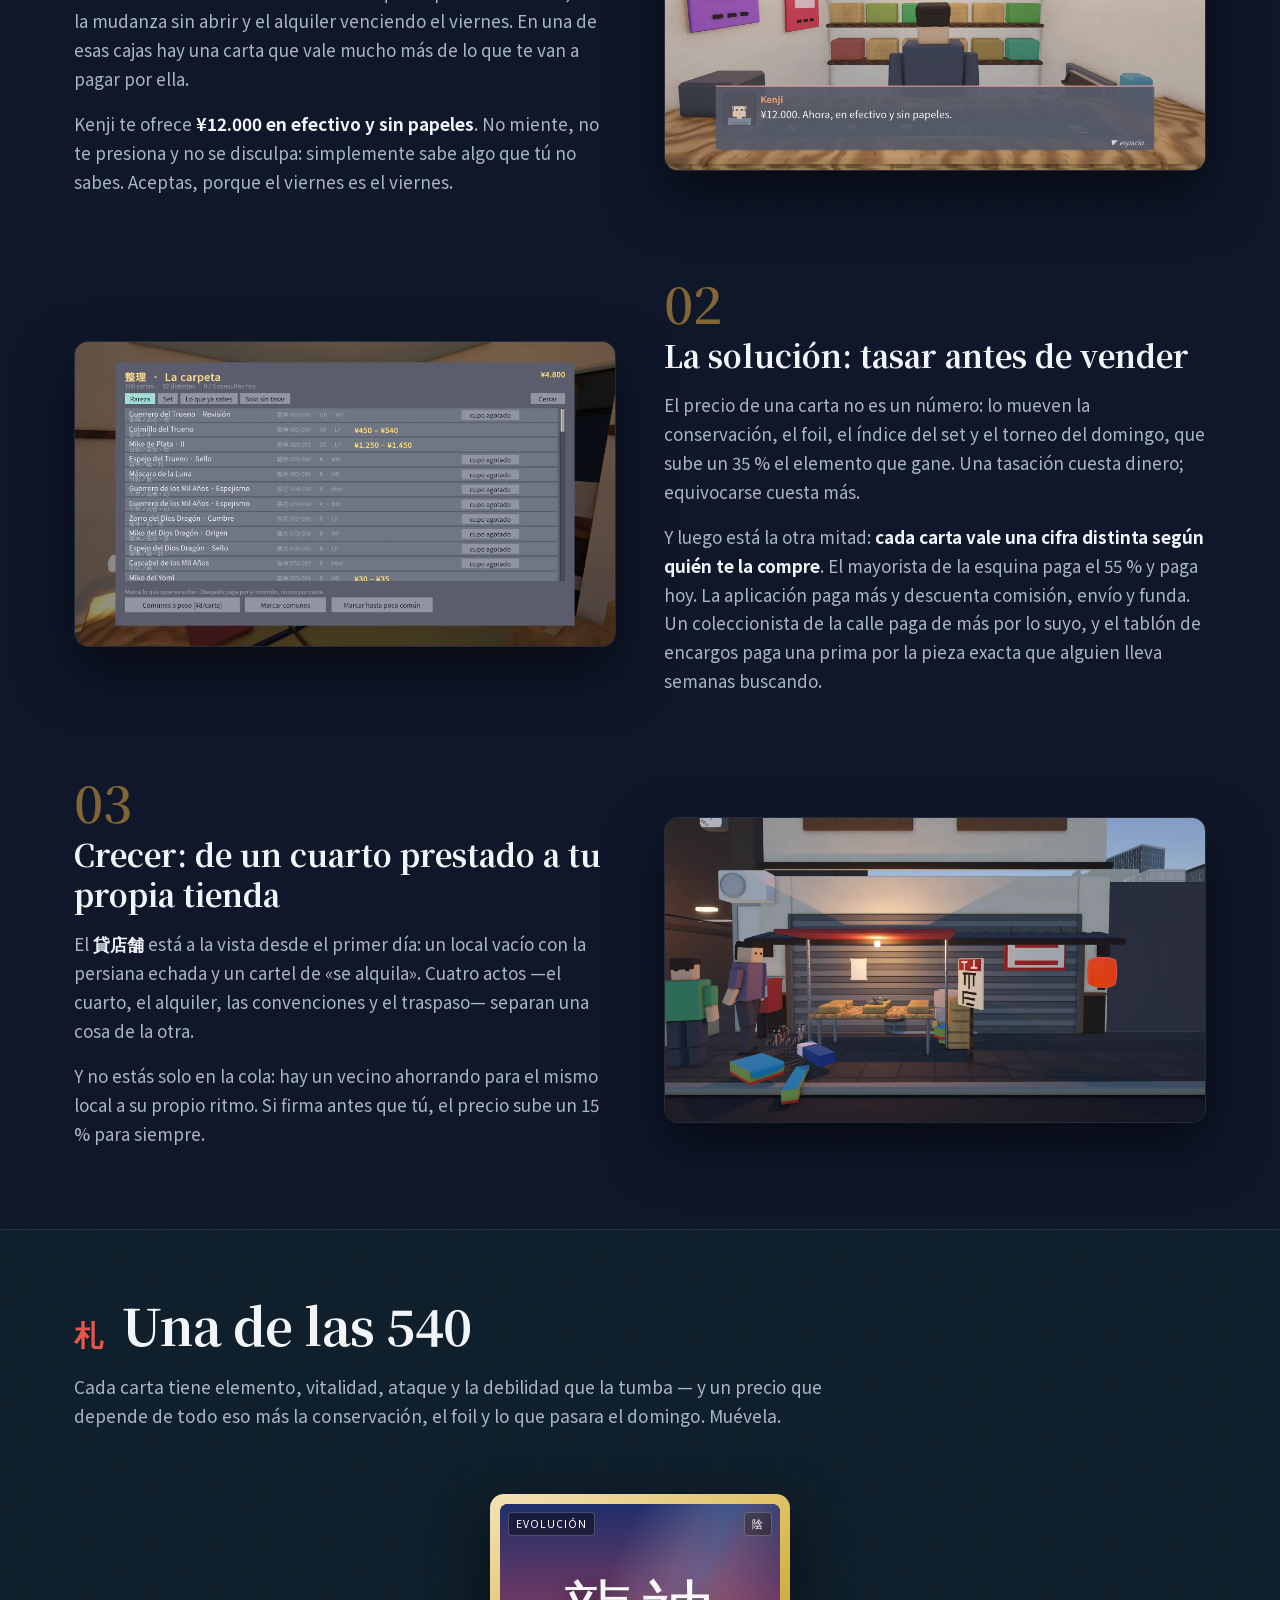
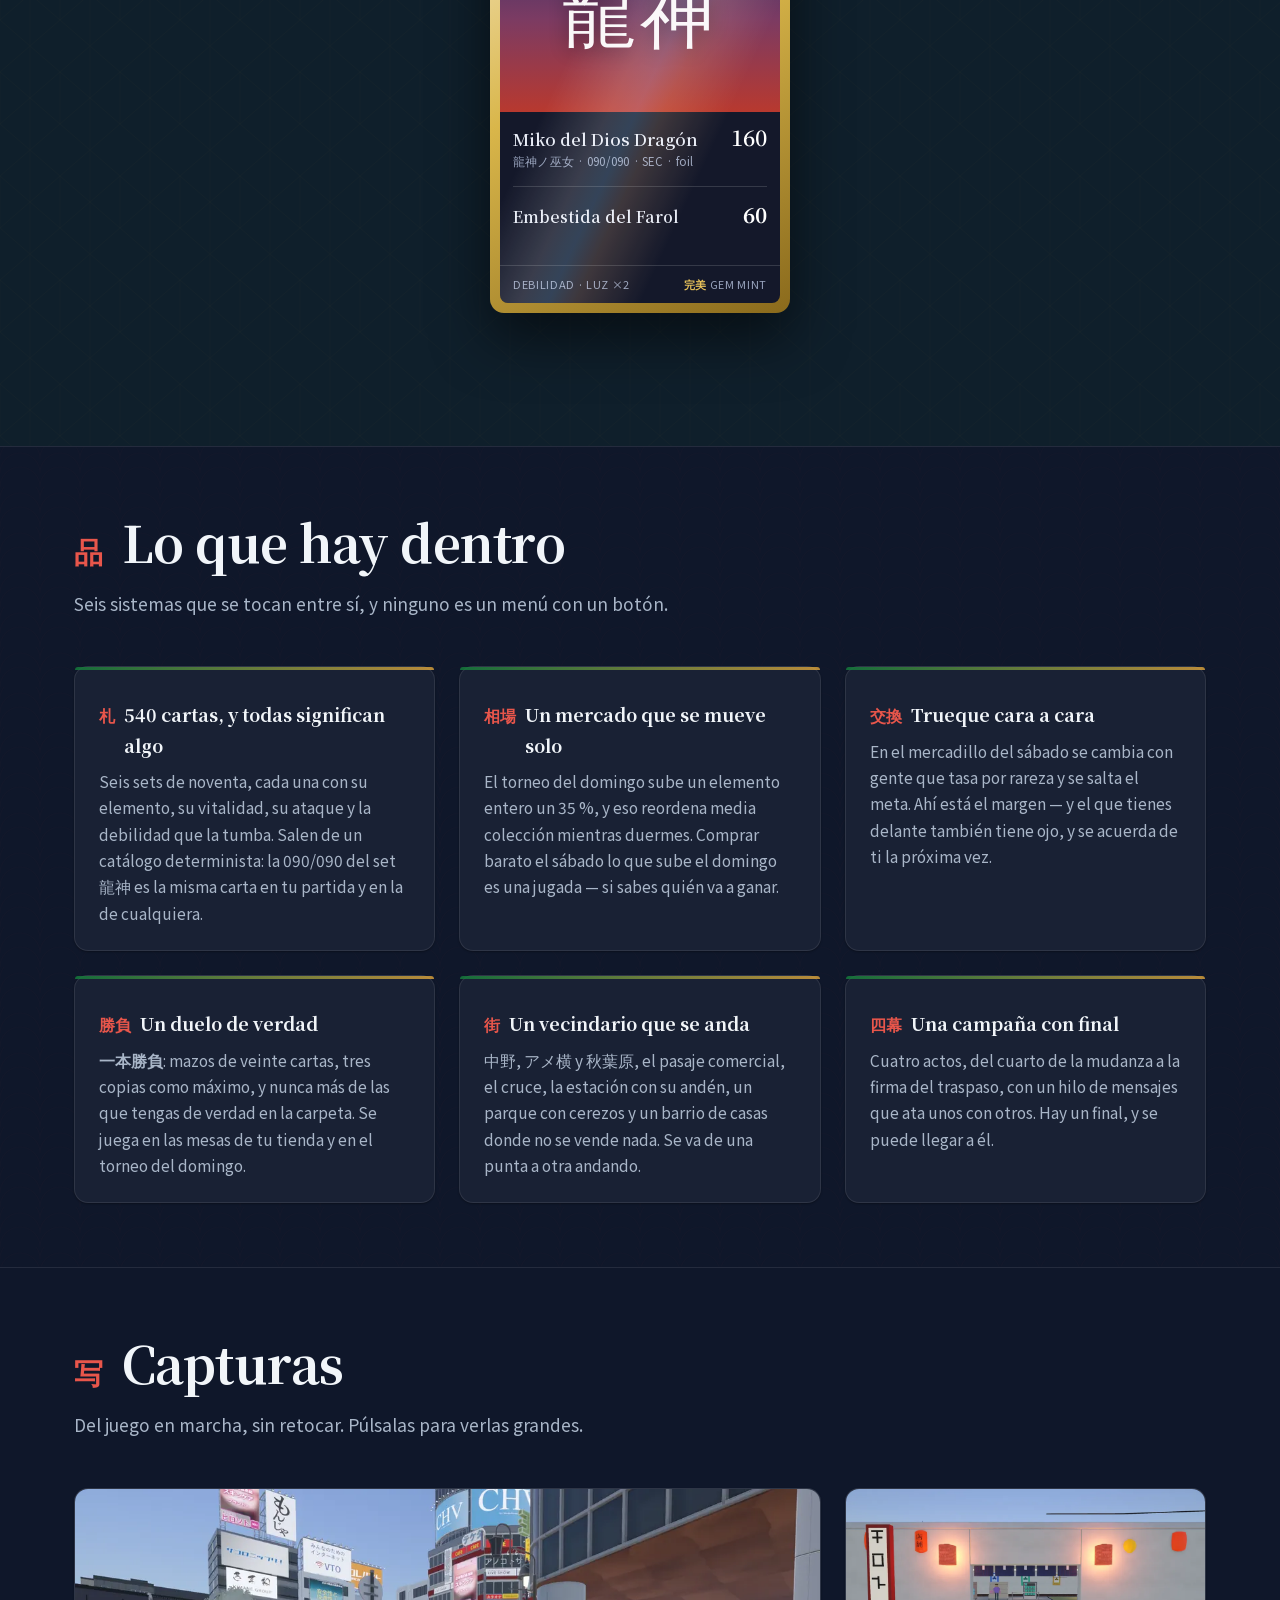
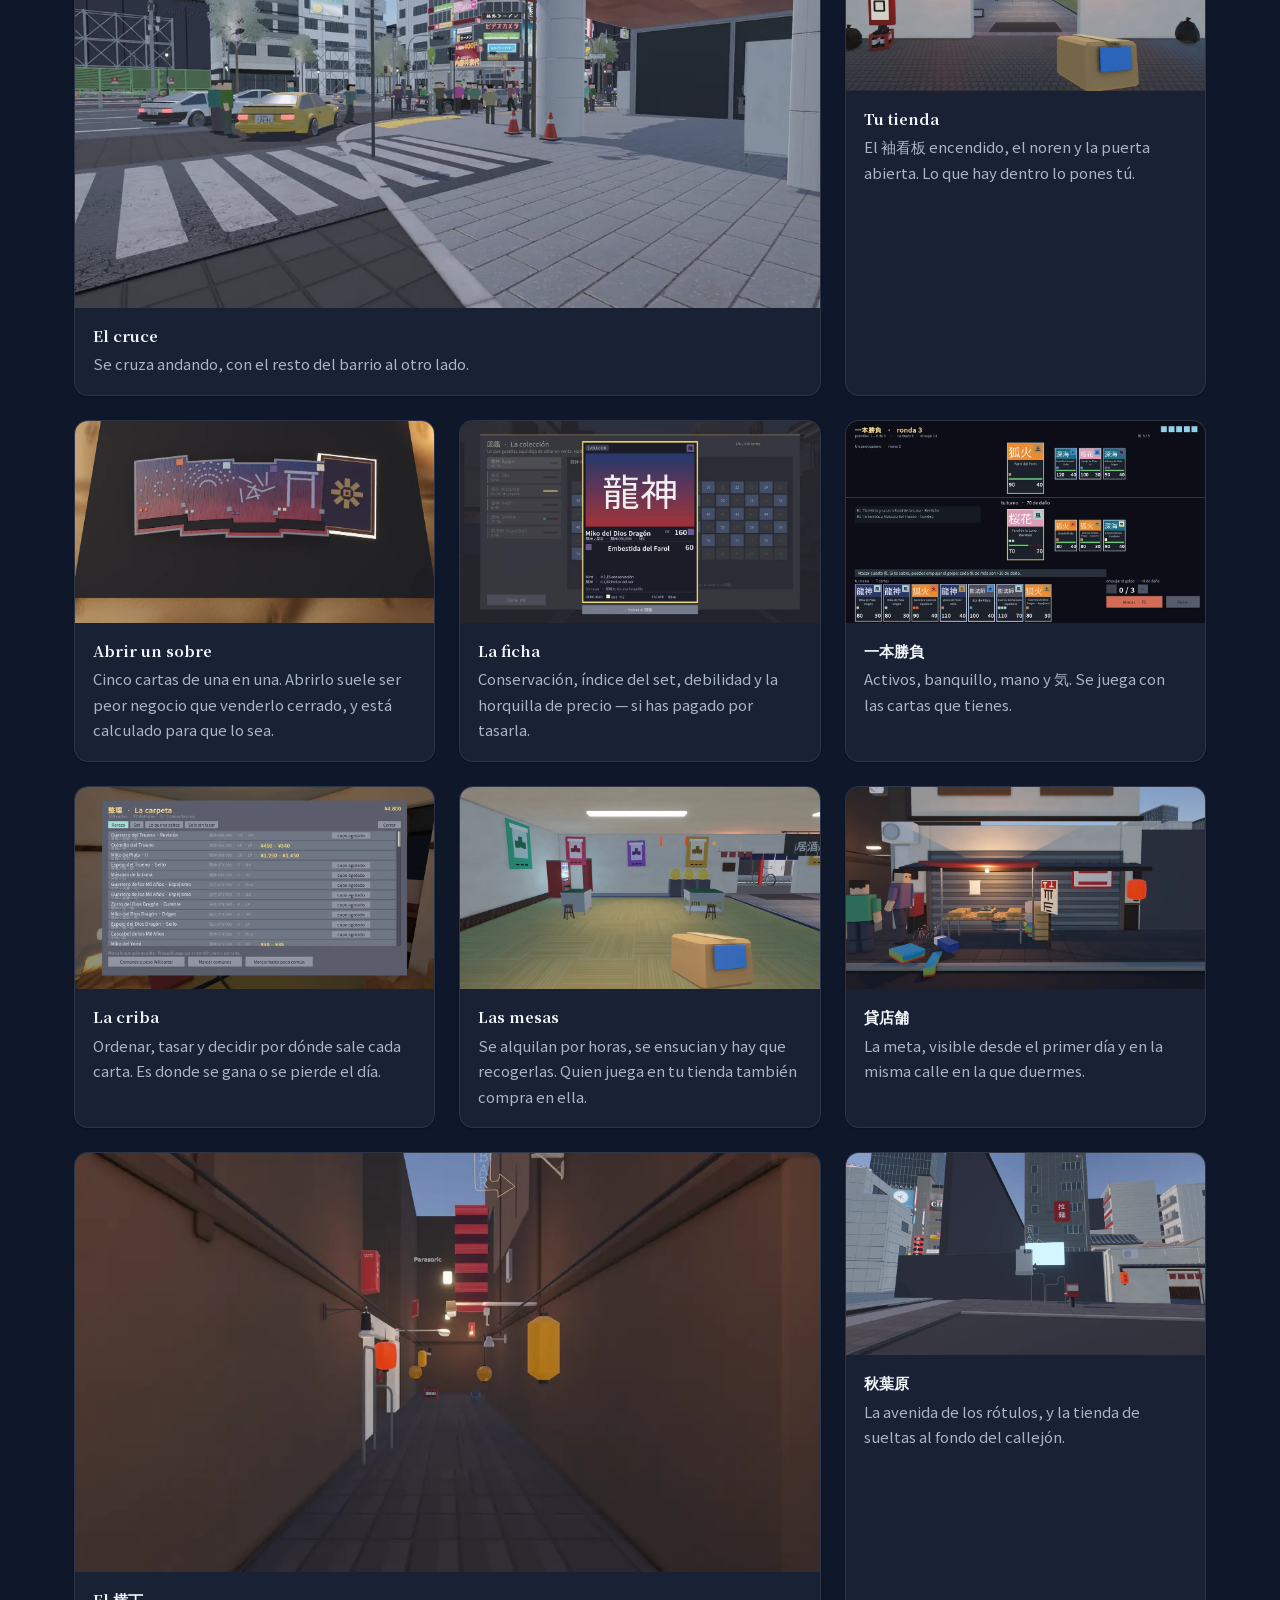
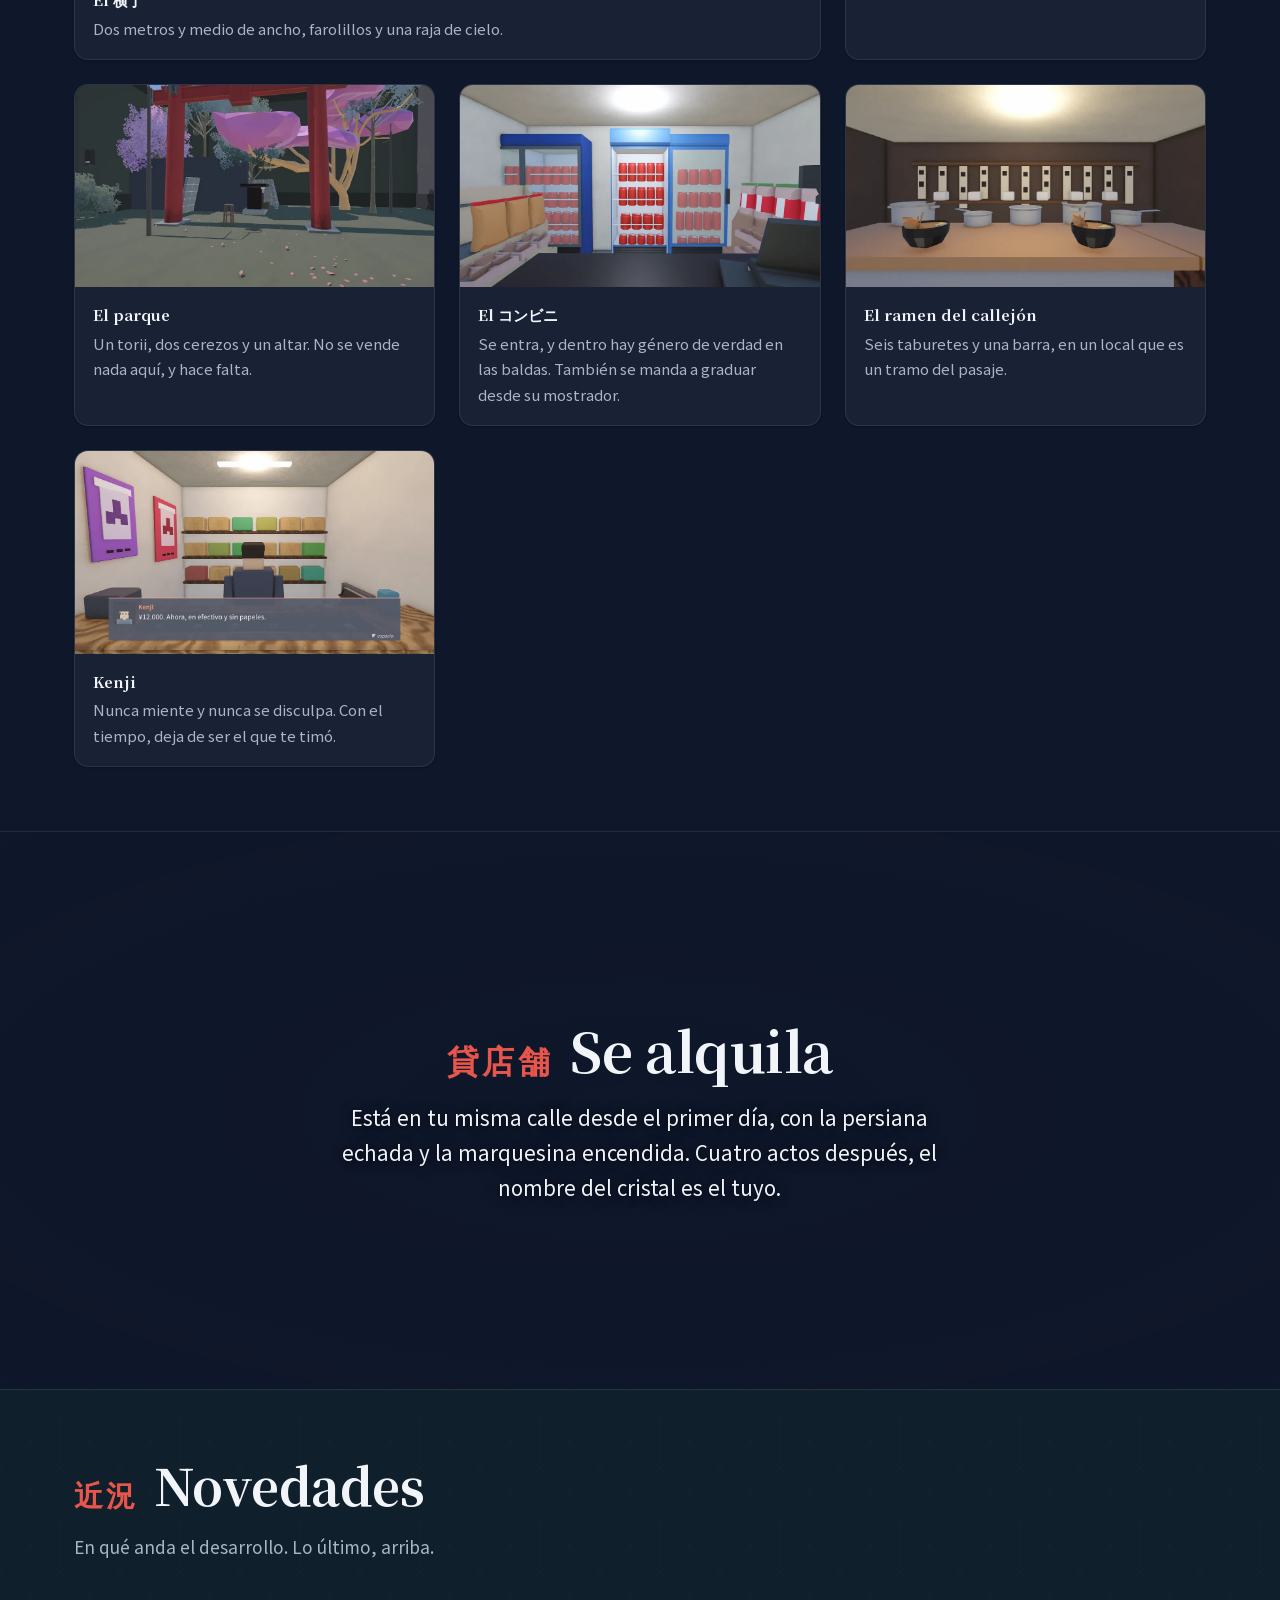
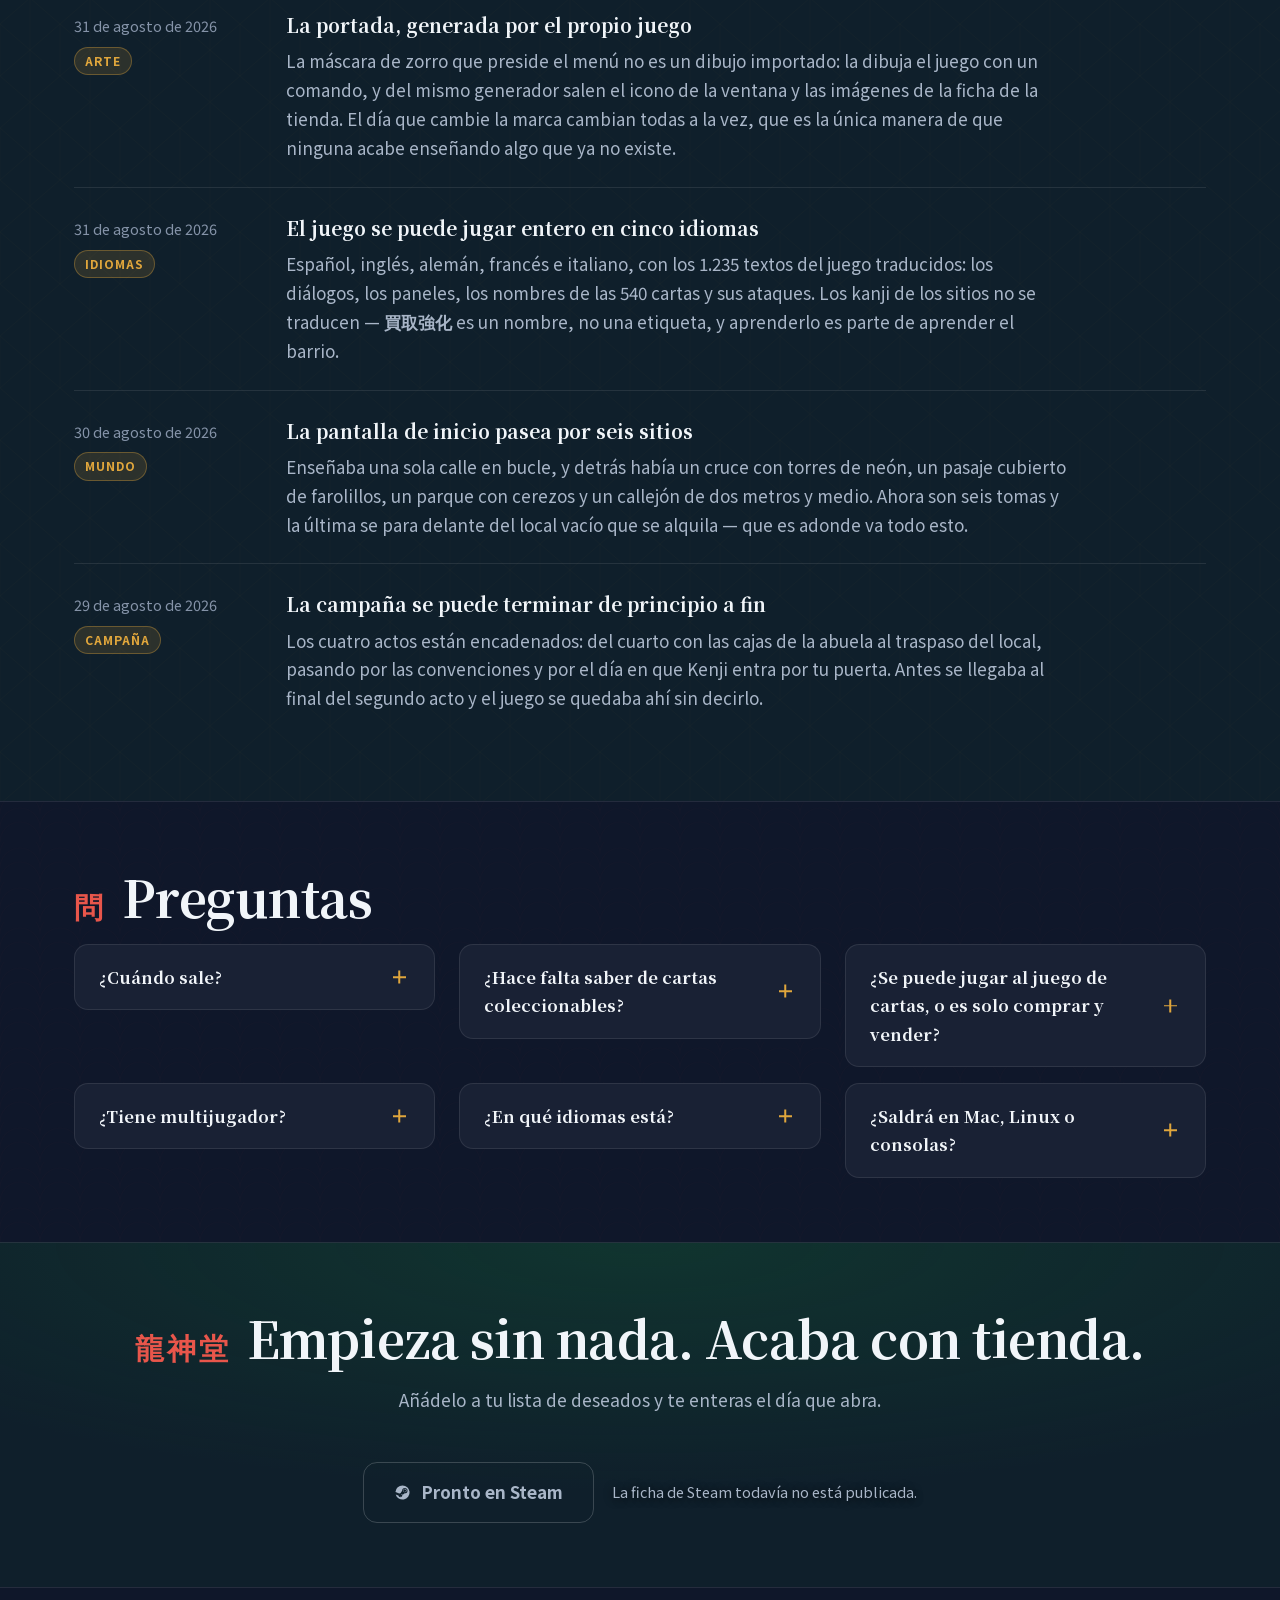
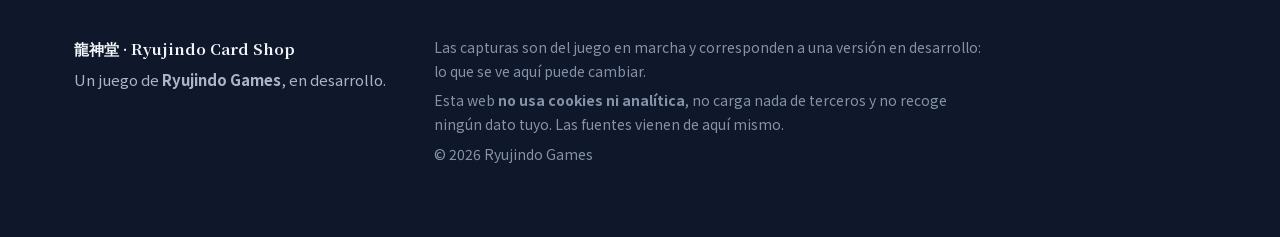
==== commit 622214a4: "Auditoría a fondo: 630 KB en vez de 834, buscadores, preguntas y un pie honesto Medida la web y comp" ====
--- a/index.html
+++ b/index.html
@@ -20,9 +20,50 @@
 <meta property="og:url" content="https://dentroytu.github.io/ryujindo/">
 <meta property="og:locale" content="es_ES">
 <meta name="twitter:card" content="summary_large_image">
-
-<link rel="stylesheet" href="css/fuentes.css?v=754a37">
-<link rel="stylesheet" href="css/estilo.css?v=4f8556">
+<meta name="theme-color" content="#0f172a">
+
+<script type="application/ld+json">
+{
+  "@context": "https://schema.org",
+  "@type": "VideoGame",
+  "name": "Ryujindo Card Shop",
+  "alternateName": "龍神堂",
+  "url": "https://dentroytu.github.io/ryujindo/",
+  "image": "https://dentroytu.github.io/ryujindo/img/og.jpg",
+  "description": "Simulador de tienda de cartas TCG ambientado en Japón. De un cuarto de seis tatamis y una caja heredada a tu propia tienda: tasa, criba y decide por dónde vendes cada carta.",
+  "inLanguage": [
+    "es",
+    "en",
+    "de",
+    "fr",
+    "it"
+  ],
+  "genre": [
+    "Simulation",
+    "Indie",
+    "Strategy"
+  ],
+  "gamePlatform": [
+    "PC",
+    "Windows"
+  ],
+  "playMode": "SinglePlayer",
+  "author": {
+    "@type": "Organization",
+    "name": "Ryujindo Games"
+  },
+  "publisher": {
+    "@type": "Organization",
+    "name": "Ryujindo Games"
+  }
+}
+</script>
+
+
+<link rel="preload" as="image" href="img/cruce.webp" fetchpriority="high">
+<link rel="preload" as="image" href="img/logotipo.webp" fetchpriority="high">
+<link rel="stylesheet" href="css/fuentes.css?v=355c91">
+<link rel="stylesheet" href="css/estilo.css?v=0b26f1">
 </head>
 
 <body>
@@ -40,6 +81,7 @@
         <a href="#como-se-juega">Cómo se juega</a>
         <a href="#la-carta">La carta</a>
         <a href="#capturas">Capturas</a>
+        <a href="#preguntas">Preguntas</a>
         <a href="#novedades">Novedades</a>
       </div>
       <a class="boton boton-barra" data-steam aria-disabled="true">
@@ -58,8 +100,8 @@
 <section class="hero">
   <div class="hero-capas" data-parallax>
     <div class="hero-capa viva" style="background-image:url('img/cruce.webp')"></div>
-    <div class="hero-capa" style="background-image:url('img/cruce2.webp')"></div>
-    <div class="hero-capa" style="background-image:url('img/cruce3.webp')"></div>
+    <div class="hero-capa" data-fondo="img/cruce2.webp"></div>
+    <div class="hero-capa" data-fondo="img/cruce3.webp"></div>
   </div>
   <div class="hero-vineta"></div>
   <div class="envoltorio">
@@ -377,7 +419,7 @@
   </div>
 </section>
 
-<section class="sangre" style="background-image:url('img/local.webp')">
+<section class="sangre" data-fondo="img/local.webp">
   <div class="envoltorio">
     <h2 class="revela"><span class="kanji">貸店舗</span>Se alquila</h2>
     <p class="revela">
@@ -397,6 +439,40 @@
 
     <div class="novedades revela" data-novedades></div>
     <noscript><p data-sinjs>Las novedades necesitan JavaScript. Sin él, el resto de la página se lee igual.</p></noscript>
+  </div>
+</section>
+
+
+<section id="preguntas">
+  <div class="textura tex-olas"></div>
+  <div class="envoltorio">
+    <h2 class="revela"><span class="kanji">問</span>Preguntas</h2>
+    <div class="preguntas revela">
+      <details>
+        <summary>¿Cuándo sale?</summary>
+        <p>No hay fecha todavía. Lo que sí hay es una lista de deseados: es la forma de enterarte el día que se pueda comprar, y de paso lo que decide si Steam se lo enseña a alguien más.</p>
+      </details>
+      <details>
+        <summary>¿Hace falta saber de cartas coleccionables?</summary>
+        <p>No. El juego empieza contigo sin saber tasar — de eso va el prólogo— y te enseña por el camino. Las 540 cartas son de un juego inventado para esto, así que nadie parte con ventaja.</p>
+      </details>
+      <details>
+        <summary>¿Se puede jugar al juego de cartas, o es solo comprar y vender?</summary>
+        <p>Se juega. <b>一本勝負</b>: mazos de veinte cartas, tres copias como máximo y nunca más de las que tengas de verdad en la carpeta. Hay mesas en tu tienda y un torneo los domingos que además mueve los precios.</p>
+      </details>
+      <details>
+        <summary>¿Tiene multijugador?</summary>
+        <p>No. Es un juego de un jugador, con una campaña de cuatro actos que tiene final.</p>
+      </details>
+      <details>
+        <summary>¿En qué idiomas está?</summary>
+        <p>Español, inglés, alemán, francés e italiano, con los textos y los diálogos traducidos enteros. Los nombres japoneses de los sitios se quedan como están: aprenderlos es parte de aprender el barrio.</p>
+      </details>
+      <details>
+        <summary>¿Saldrá en Mac, Linux o consolas?</summary>
+        <p>De salida, Windows. No hay nada prometido para otras plataformas, y prefiero no prometerlo antes de tenerlo.</p>
+      </details>
+    </div>
   </div>
 </section>
 
@@ -428,12 +504,16 @@
         Las capturas son del juego en marcha y corresponden a una versión en
         desarrollo: lo que se ve aquí puede cambiar.
       </p>
+      <p class="legal">
+        Esta web <b>no usa cookies ni analítica</b>, no carga nada de terceros y
+        no recoge ningún dato tuyo. Las fuentes vienen de aquí mismo.
+      </p>
       <p class="legal">© <span data-anyo>2026</span> Ryujindo Games</p>
     </div>
   </div>
 </footer>
 
 <script src="js/novedades.js?v=c5e025"></script>
-<script src="js/web.js?v=5b4071"></script>
+<script src="js/web.js?v=ddb49c"></script>
 </body>
 </html>
--- a/css/fuentes.css
+++ b/css/fuentes.css
@@ -32,26 +32,6 @@
   font-weight: 400;
   font-display: swap;
   src: url(../fonts/NotoSansJP-400-latin.woff2) format('woff2');
-  unicode-range: U+0000-00FF, U+0131, U+0152-0153, U+02BB-02BC, U+02C6, U+02DA, U+02DC, U+0304, U+0308, U+0329, U+2000-206F, U+20AC, U+2122, U+2191, U+2193, U+2212, U+2215, U+FEFF, U+FFFD;
-}
-
-/* Noto Sans JP · 500 latin-ext */
-@font-face {
-  font-family: 'Noto Sans JP';
-  font-style: normal;
-  font-weight: 500;
-  font-display: swap;
-  src: url(../fonts/NotoSansJP-500-latin-ext.woff2) format('woff2');
-  unicode-range: U+0100-02BA, U+02BD-02C5, U+02C7-02CC, U+02CE-02D7, U+02DD-02FF, U+0304, U+0308, U+0329, U+1D00-1DBF, U+1E00-1E9F, U+1EF2-1EFF, U+2020, U+20A0-20AB, U+20AD-20C0, U+2113, U+2C60-2C7F, U+A720-A7FF;
-}
-
-/* Noto Sans JP · 500 latin */
-@font-face {
-  font-family: 'Noto Sans JP';
-  font-style: normal;
-  font-weight: 500;
-  font-display: swap;
-  src: url(../fonts/NotoSansJP-500-latin.woff2) format('woff2');
   unicode-range: U+0000-00FF, U+0131, U+0152-0153, U+02BB-02BC, U+02C6, U+02DA, U+02DC, U+0304, U+0308, U+0329, U+2000-206F, U+20AC, U+2122, U+2191, U+2193, U+2212, U+2215, U+FEFF, U+FFFD;
 }
 
--- a/css/estilo.css
+++ b/css/estilo.css
@@ -120,17 +120,6 @@
   display: flex;
   align-items: flex-end;
   overflow: hidden;
-}
-
-/* El fondo va en su propia capa para poder moverlo más despacio que el texto:
-   es lo único de «profundidad» que sale gratis y no cuesta un motor 3D. */
-.hero-fondo {
-  position: absolute;
-  inset: -8% 0 0 0;
-  background-image: url("../img/cruce.webp");
-  background-size: cover;
-  background-position: center 42%;
-  will-change: transform;
 }
 
 /* El velo cae en curva suave y no en cuadrática: con una caída cuadrática, al
@@ -496,8 +485,7 @@
   .rasgo:hover, .galeria figure:hover, .boton:hover { transform: none; }
   .revela { opacity: 1; transform: none; }
   .revela.dentro { transition: none; }
-  .hero-fondo { transform: none !important; }
-}
+  }
 
 /* ═══════════════════════════════════════════════════════════════════════════
    SEGUNDA PASADA — lo que separa «una landing correcta» de una que parece de
@@ -812,6 +800,7 @@
 
 @media (prefers-reduced-motion: reduce) {
   .hero-capa { transition: none; }
+  .hero-capas { transform: none !important; }
   .hero-abajo::after { animation: none; }
   .carta { transition: none; }
 }
@@ -1055,3 +1044,68 @@
 @media (prefers-reduced-motion: reduce) {
   .menu-indicador { transition: opacity var(--paso) ease; }
 }
+
+/* ── Preguntas ───────────────────────────────────────────────────────────────
+   Con `<details>` del navegador: se abre y se cierra sin una línea de
+   JavaScript, se puede buscar dentro con Cmd+F aunque esté cerrada, y un lector
+   de pantalla la anuncia como lo que es. Un acordeón hecho a mano no hace
+   ninguna de las tres cosas sin trabajo extra.                               */
+
+.preguntas {
+  display: grid;
+  grid-template-columns: repeat(auto-fit, minmax(340px, 1fr));
+  gap: var(--e-md) var(--e-lg);
+  align-items: start;
+}
+
+.preguntas details {
+  background: var(--fondo-2);
+  border: 1px solid var(--borde);
+  border-radius: var(--radio);
+  padding: 2px var(--e-lg);
+  transition: border-color var(--paso) ease;
+}
+
+.preguntas details[open] { border-color: var(--borde-vivo); }
+.preguntas details:hover { border-color: var(--borde-vivo); }
+
+.preguntas summary {
+  font-family: var(--titulo);
+  font-size: 1.04rem;
+  font-weight: 700;
+  padding: var(--e-md) 26px var(--e-md) 0;
+  cursor: pointer;
+  list-style: none;
+  position: relative;
+}
+
+.preguntas summary::-webkit-details-marker { display: none; }
+
+/* La cruz que gira: dos trazos, sin imagen ni tipografía de iconos */
+.preguntas summary::after,
+.preguntas summary::before {
+  content: "";
+  position: absolute;
+  right: 4px;
+  top: 50%;
+  width: 13px;
+  height: 1.5px;
+  background: var(--oro);
+  transition: transform var(--paso) ease, opacity var(--paso) ease;
+}
+
+.preguntas summary::before { transform: translateY(-50%); }
+.preguntas summary::after  { transform: translateY(-50%) rotate(90deg); }
+.preguntas details[open] summary::after { transform: translateY(-50%) rotate(0deg); opacity: 0; }
+
+.preguntas p {
+  margin: 0 0 var(--e-md);
+  color: var(--tinta-suave);
+  font-size: 15.5px;
+}
+
+.preguntas p b { color: var(--tinta); }
+
+@media (prefers-reduced-motion: reduce) {
+  .preguntas summary::after, .preguntas summary::before { transition: none; }
+}
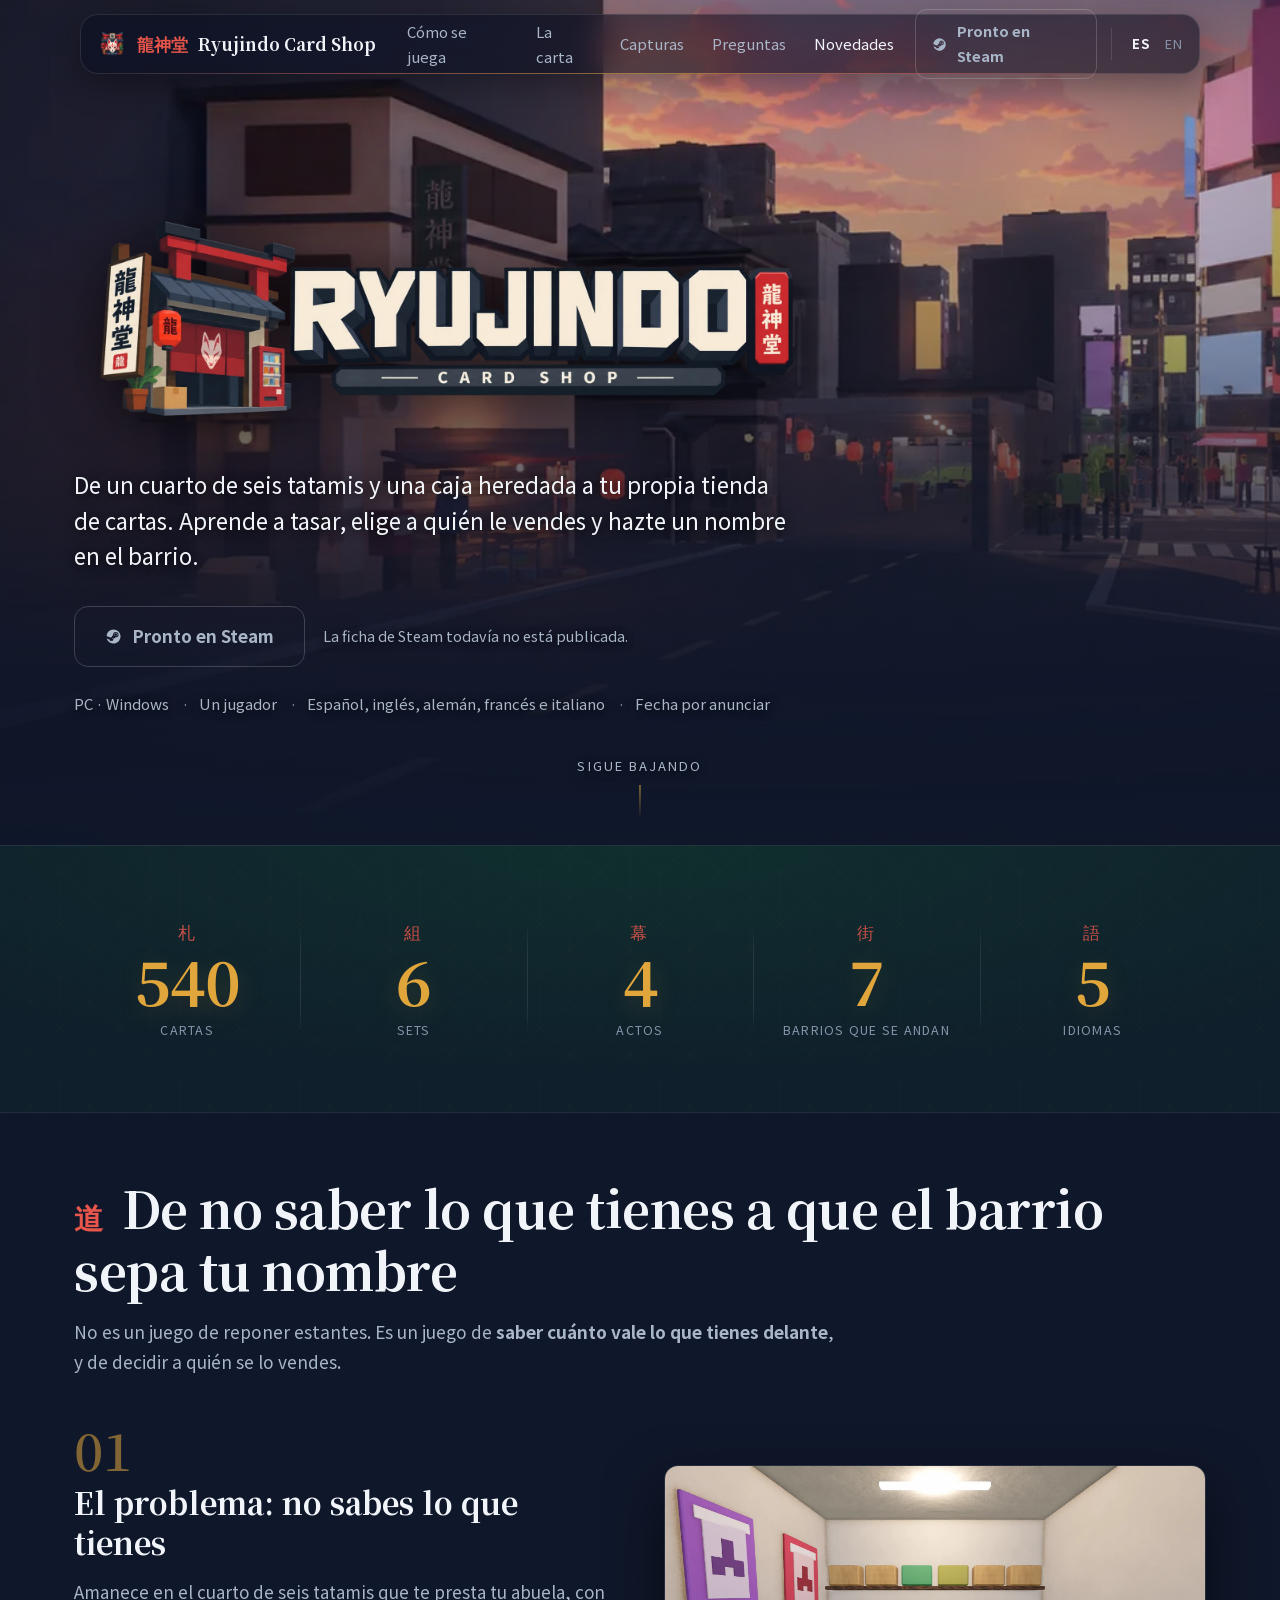
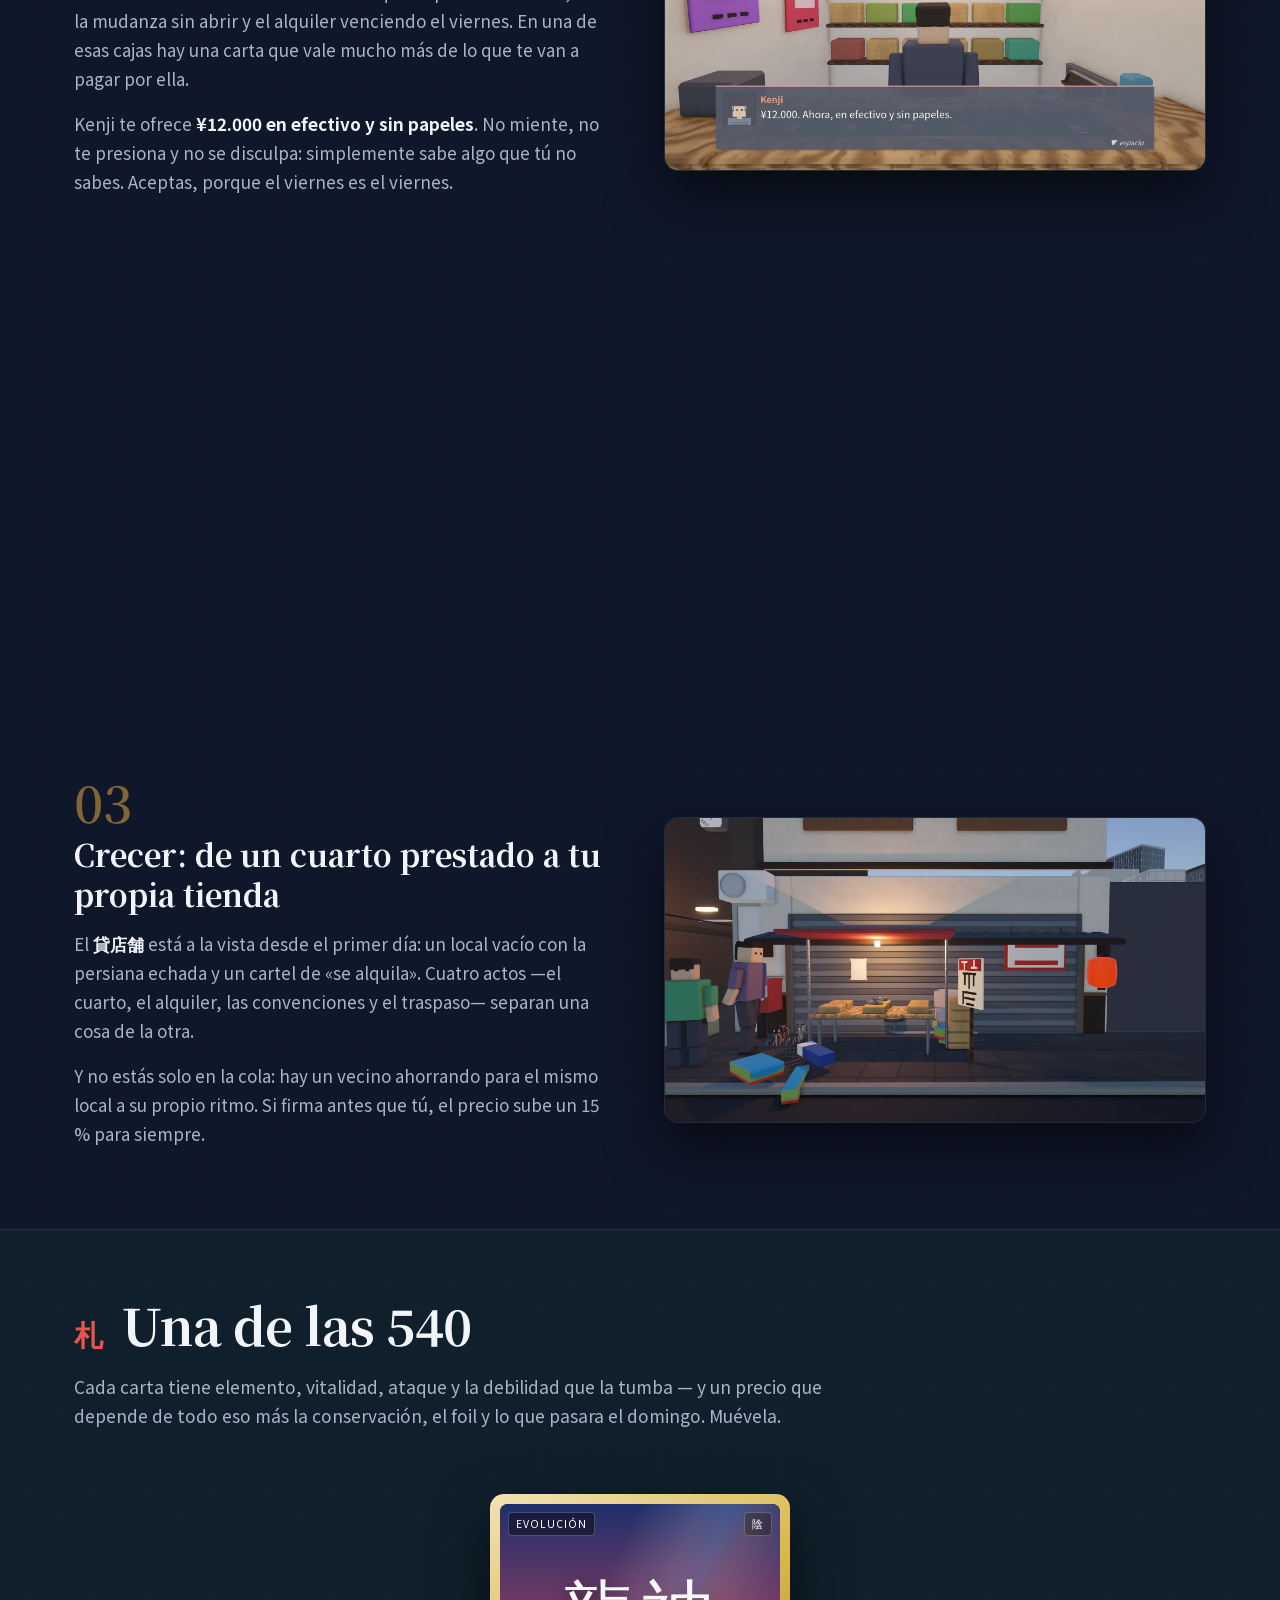
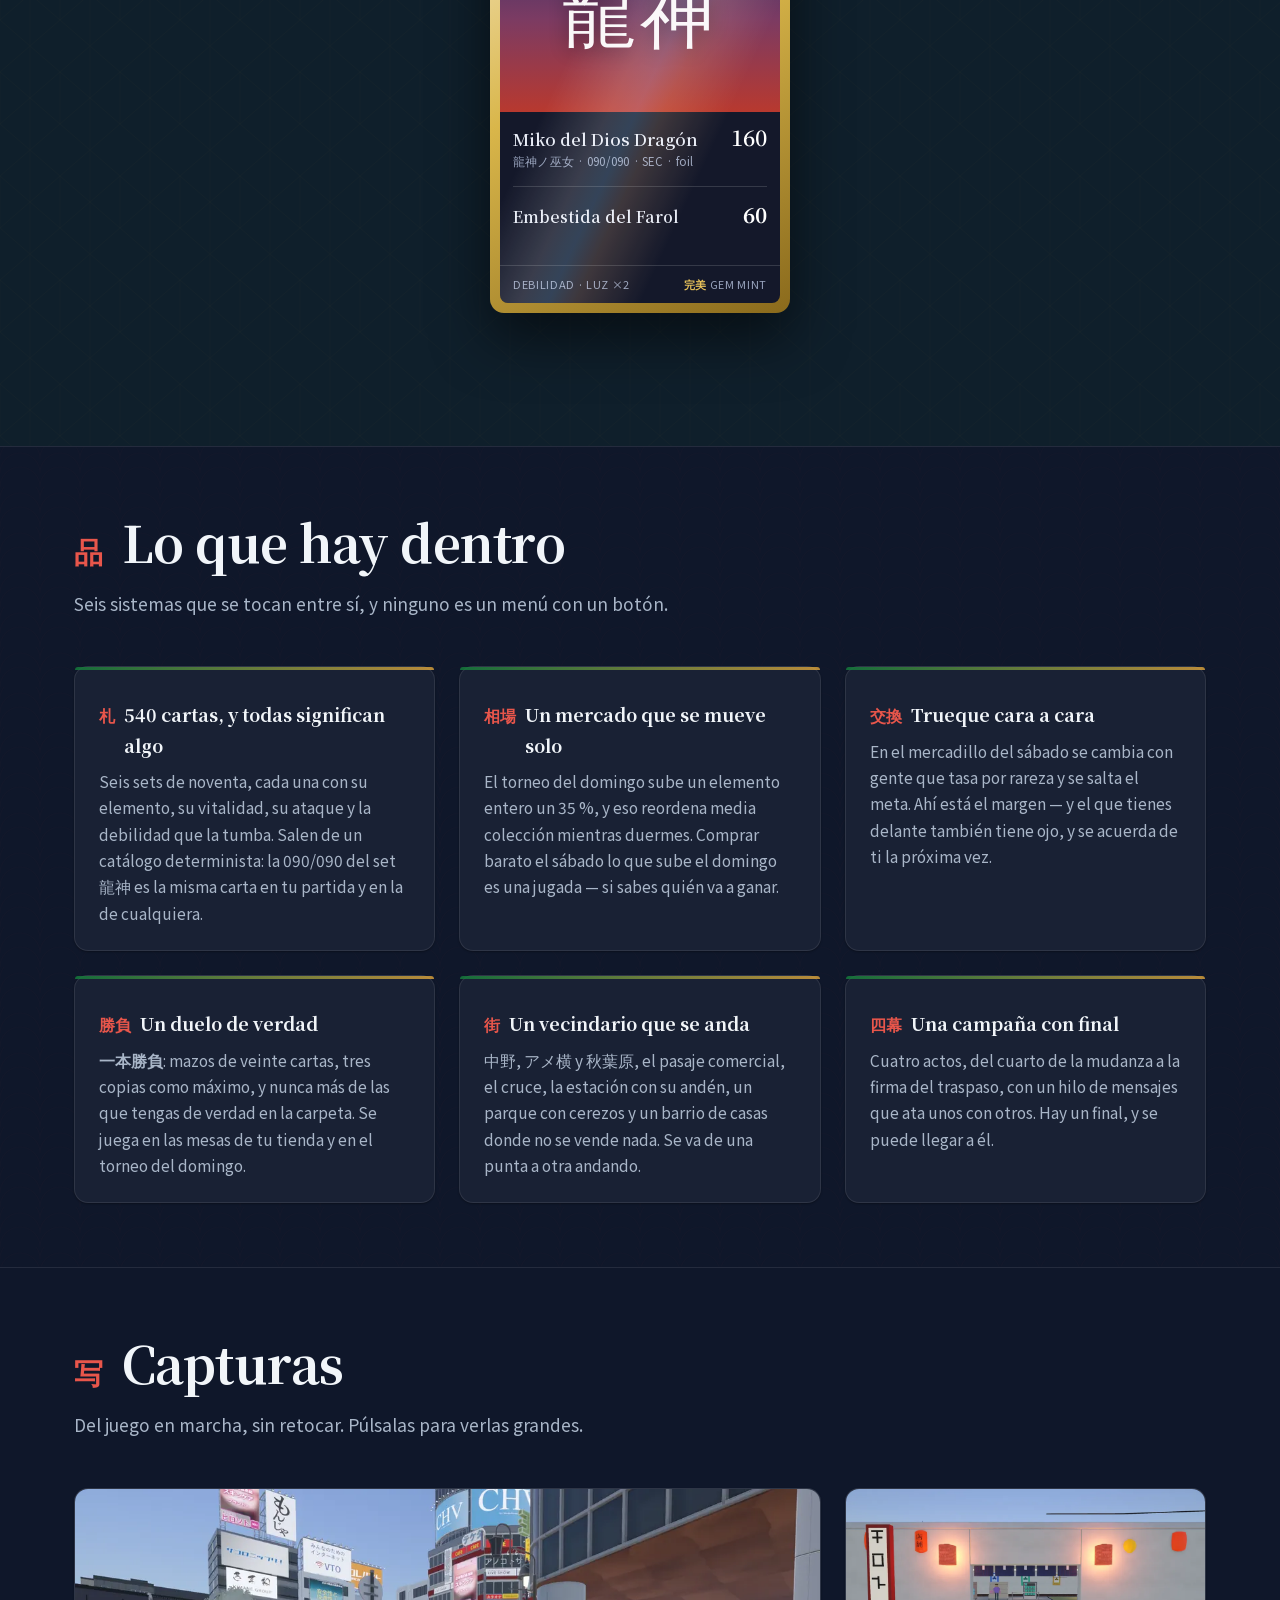
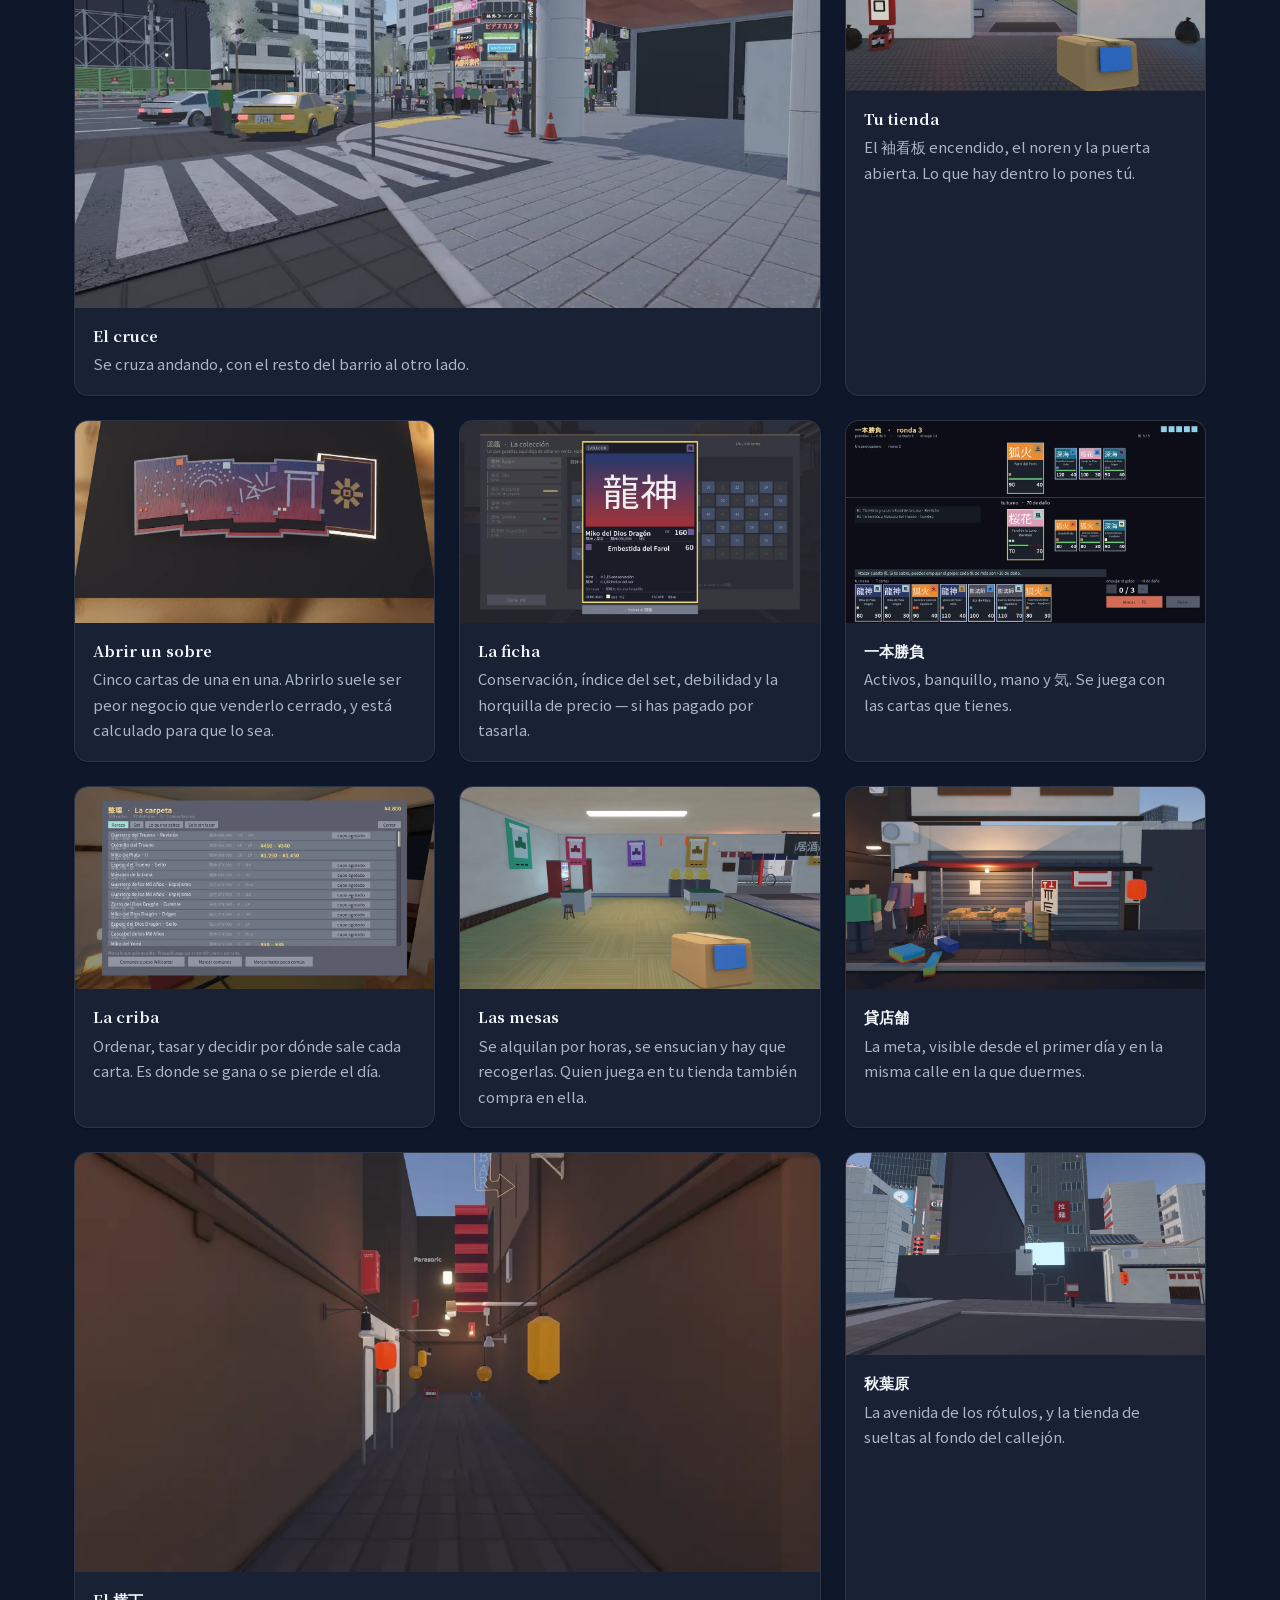
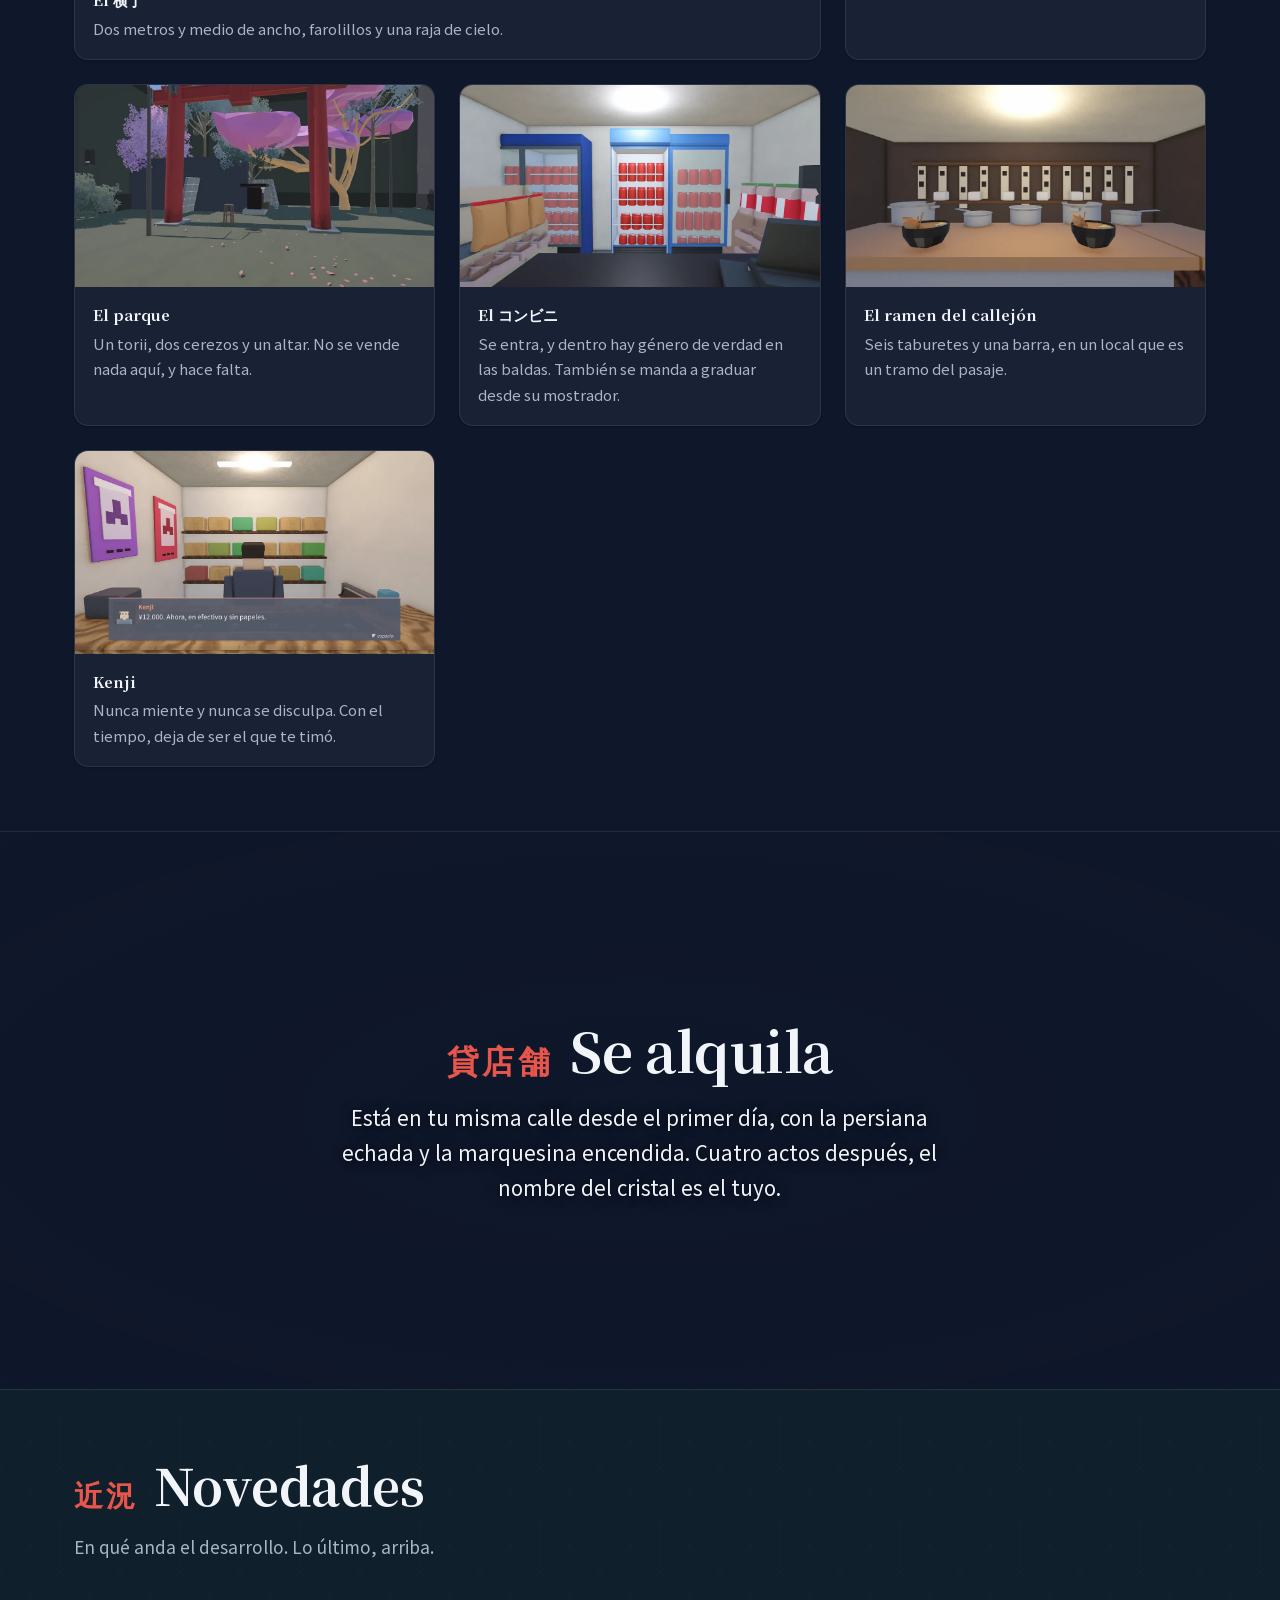
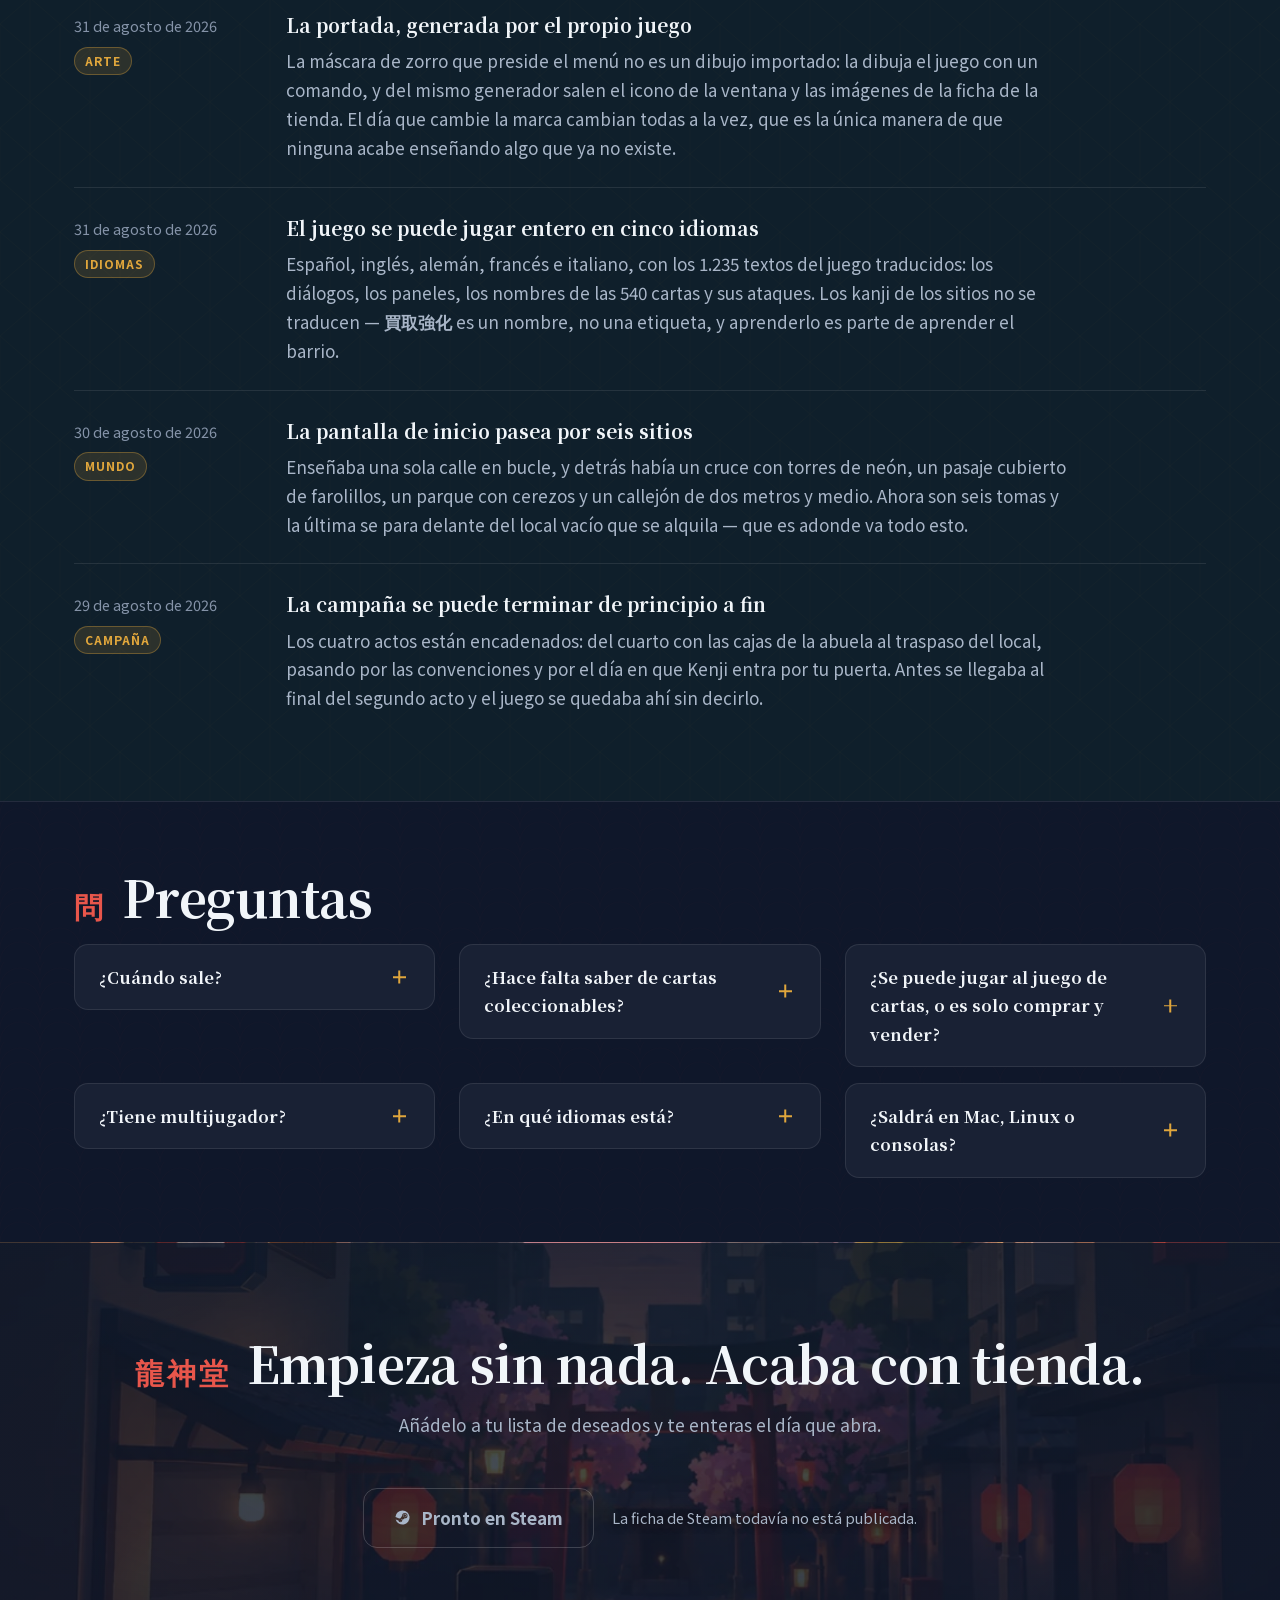
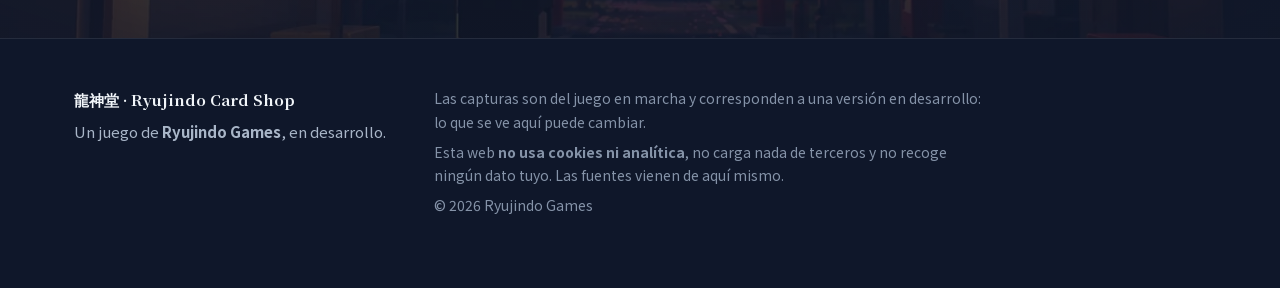
==== commit be97a194: "El arte promocional entra donde le toca, y la galería se queda siendo el juego Seis piezas nuevas de" ====
--- a/index.html
+++ b/index.html
@@ -60,10 +60,10 @@
 </script>
 
 
-<link rel="preload" as="image" href="img/cruce.webp" fetchpriority="high">
+<link rel="preload" as="image" href="img/arte-calle.webp" fetchpriority="high">
 <link rel="preload" as="image" href="img/logotipo.webp" fetchpriority="high">
 <link rel="stylesheet" href="css/fuentes.css?v=355c91">
-<link rel="stylesheet" href="css/estilo.css?v=0b26f1">
+<link rel="stylesheet" href="css/estilo.css?v=98620b">
 </head>
 
 <body>
@@ -99,9 +99,8 @@
 
 <section class="hero">
   <div class="hero-capas" data-parallax>
-    <div class="hero-capa viva" style="background-image:url('img/cruce.webp')"></div>
-    <div class="hero-capa" data-fondo="img/cruce2.webp"></div>
-    <div class="hero-capa" data-fondo="img/cruce3.webp"></div>
+    <div class="hero-capa viva" style="background-image:url('img/arte-calle.webp')"></div>
+    <div class="hero-capa" data-fondo="img/arte-noche.webp"></div>
   </div>
   <div class="hero-vineta"></div>
   <div class="envoltorio">
@@ -476,7 +475,7 @@
   </div>
 </section>
 
-<section class="cierre">
+<section class="cierre" data-fondo="img/arte-cierre.webp">
   <div class="envoltorio">
     <h2 class="revela"><span class="kanji">龍神堂</span>Empieza sin nada. Acaba con tienda.</h2>
     <p class="entradilla revela">
--- a/css/estilo.css
+++ b/css/estilo.css
@@ -131,12 +131,12 @@
   inset: 0;
   background:
     linear-gradient(to top,
-      rgba(15,23,42,.98) 0%,
-      rgba(15,23,42,.94) 20%,
-      rgba(15,23,42,.82) 40%,
-      rgba(15,23,42,.58) 62%,
-      rgba(15,23,42,.40) 82%,
-      rgba(15,23,42,.32) 100%);
+      rgba(15,23,42,.95) 0%,
+      rgba(15,23,42,.88) 20%,
+      rgba(15,23,42,.66) 40%,
+      rgba(15,23,42,.38) 62%,
+      rgba(15,23,42,.20) 82%,
+      rgba(15,23,42,.12) 100%);
 }
 
 .hero > .envoltorio {
@@ -1109,3 +1109,26 @@
 @media (prefers-reduced-motion: reduce) {
   .preguntas summary::after, .preguntas summary::before { transition: none; }
 }
+
+/* ── El cierre, con su arte detrás ───────────────────────────────────────────
+   El fondo se carga cuando se acerca (`data-fondo`), así que la sección tiene
+   que leerse igual antes de que llegue: por eso el velo va por encima del color
+   y no en lugar de él.                                                       */
+
+.cierre {
+  position: relative;
+  background-size: cover;
+  background-position: center 62%;
+  padding: calc(var(--e-3xl) * 1.4) 0;
+}
+
+.cierre::before {
+  content: "";
+  position: absolute;
+  inset: 0;
+  background:
+    radial-gradient(90% 90% at 50% 50%, rgba(15,23,42,.74), rgba(15,23,42,.93)),
+    radial-gradient(120% 120% at 50% 0%, rgba(21,128,61,.20), transparent 62%);
+}
+
+.cierre .envoltorio { position: relative; z-index: 2; }
